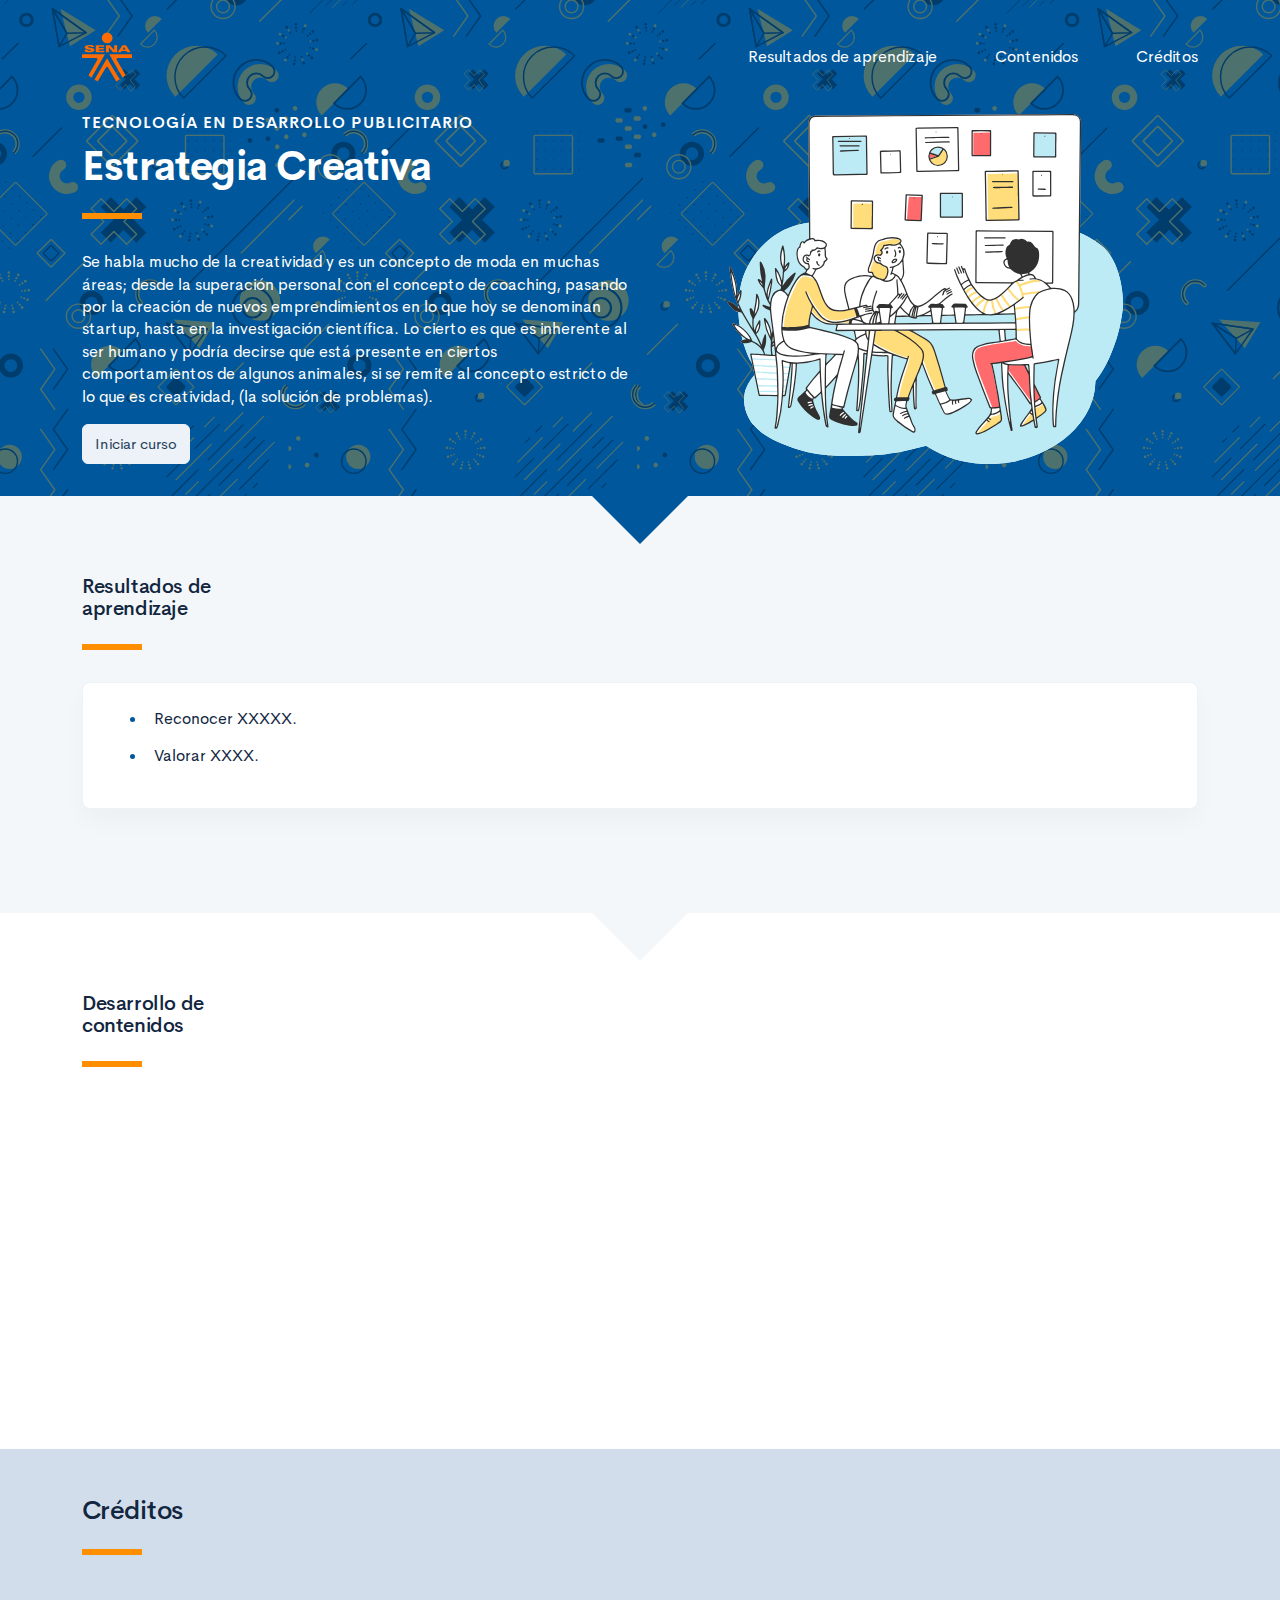
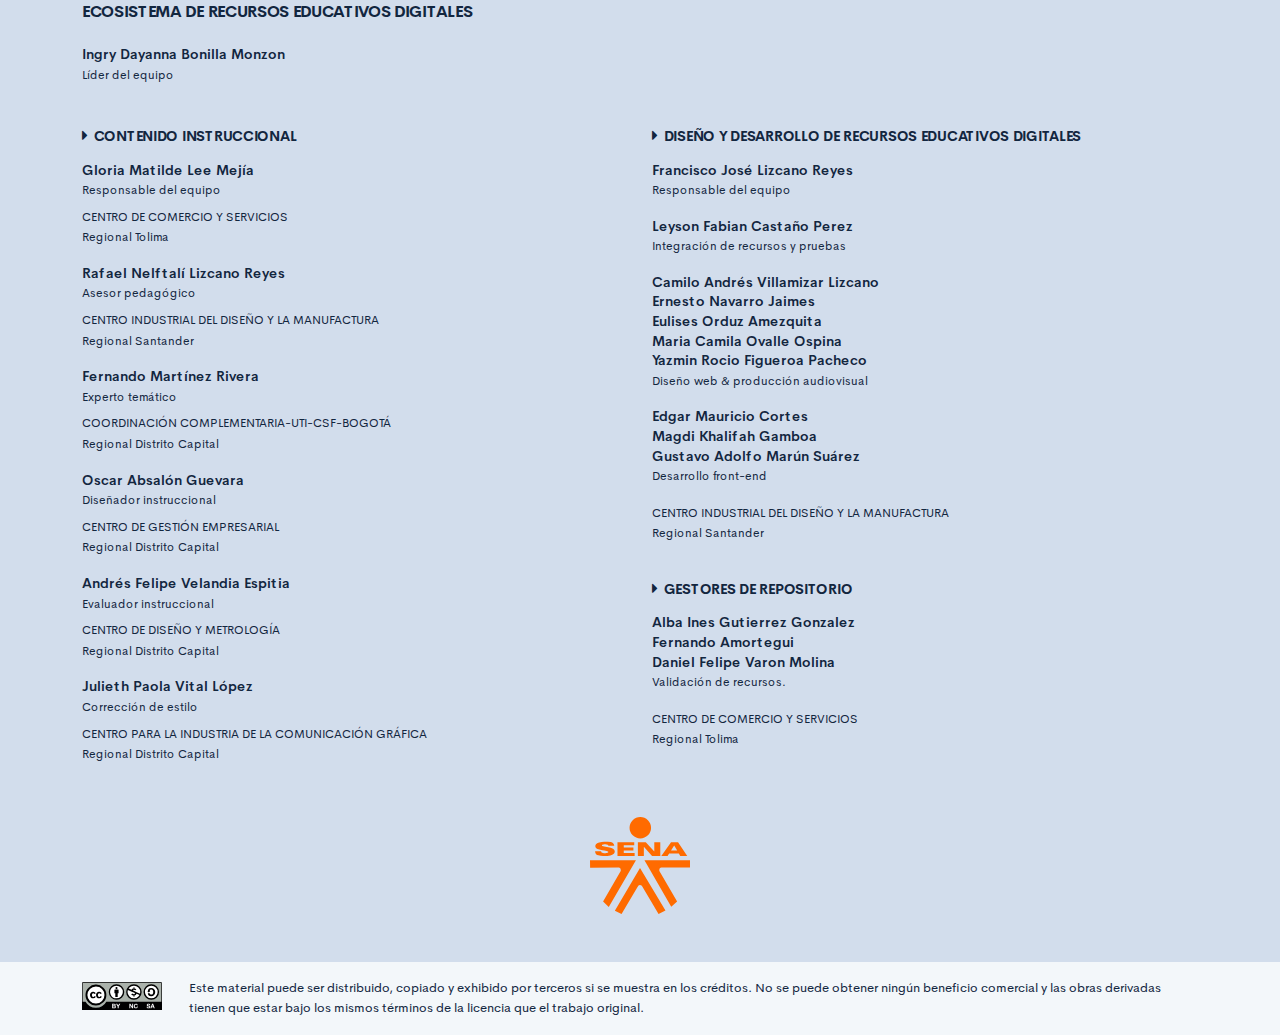
==== public/index.html @ 001a0c5a "Tema 1 Finalizado" ====
<!DOCTYPE html>
<html lang="es">
    <head>
        <meta charset="UTF-8">
        <meta name="viewport" content="width=device-width, user-scalable=no, initial-scale=1.0, maximum-scale=1.0, minimum-scale=1.0">
        <title>TECNOLOGIA EN DESARROLLO PUBLICITARIO</title>
        <meta meta name="description" content="Equipo de Ecosistema de recursos educativos SENA encargado del desarrollo y rediseño de cursos virtuales de aprendizaje para el SENA.">
        <link rel="icon" type="image/svg+xml" href="assets/images/logos/senaLogo.svg">
        <link rel="stylesheet" href="assets/fonts/feather/feather.css">
        <link rel="stylesheet" href="assets/fonts/fontawesome/css/font-awesome.css">
        <link href="assets/css/fancybox.css" rel="stylesheet">
        <link href="assets/css/animate.css" rel="stylesheet">
        <link rel="stylesheet" href="assets/css/main.css">
    </head>
    <body class="theme-dark page-header-textura" id="page-home">
        <header class="curso-presentacion page-header" id="CursoPresentacion">
            <div class="page-textura">
                <div class="container">
                    <div class="curso-topbar justify-content-center justify-content-md-between"><a class="curso-topbar__logo"><svg xmlns="http://www.w3.org/2000/svg" width="168.273" height="164.177" viewBox="0 0 168.273 164.177">
                                <path id="SENA_LOGO" data-name="SENA LOGO" d="M85.349,1a18.09,18.09,0,1,0,18.09,18.09h0A18.1,18.1,0,0,0,85.349,1ZM25.617,42.983a33.722,33.722,0,0,0-9.386,1.024,11.156,11.156,0,0,0-5.12,2.56A5.346,5.346,0,0,0,10.086,52.2c.683,1.707,2.56,2.9,4.608,3.584,4.437,1.536,9.386,1.877,13.994,2.731a5.1,5.1,0,0,1,2.389,1.024,1.369,1.369,0,0,1-.683,2.048,9.146,9.146,0,0,1-5.291.683A8.354,8.354,0,0,1,20.5,61.244a1.962,1.962,0,0,1-.853-2.389H9.233A7.663,7.663,0,0,0,10.6,63.463a7.59,7.59,0,0,0,4.267,2.389A28.541,28.541,0,0,0,23.4,66.876,52.426,52.426,0,0,0,35,66.023a11.043,11.043,0,0,0,5.8-2.9,5.358,5.358,0,0,0-1.365-8.533,21.267,21.267,0,0,0-5.8-2.048c-3.072-.683-5.973-1.024-9.045-1.536a9.114,9.114,0,0,1-3.072-.853,1.226,1.226,0,0,1,0-2.219,9.369,9.369,0,0,1,4.437-.683,10.554,10.554,0,0,1,4.608.853A1.877,1.877,0,0,1,31.59,49.81h9.9a5.669,5.669,0,0,0-1.195-3.584A8.875,8.875,0,0,0,35.515,43.5c-3.584-.341-6.827-.512-9.9-.512Zm21.333.683V67.217H75.792V62.1H57.531V57.489H73.744V52.54H57.531V48.786H75.109v-5.12Zm47.615,0H81.253V67.217H91.322V51.346l13.824,15.872h13.824V43.666H108.9v15.7Zm42.495,0L120.676,67.217h10.581l2.56-4.267H150.2l2.389,4.267h11.776l-15.53-23.551ZM142.35,49.3l5.12,8.533h-10.41ZM.7,74.044l.171,12.8L49,86.673c2.389.512,3.925,2.048,3.413,5.8l-29.7,51.711,9.557,9.045L78.01,74.044Zm91.646,0L137.4,152.89l9.9-8.874L117.433,92.3c-.512-3.584.853-5.291,3.413-5.8l48.127.171V74.044ZM84.837,87.185,42.512,159.546l11.264,5.461,28.159-47.615a4.283,4.283,0,0,1,2.9-1.195,4.681,4.681,0,0,1,3.072,1.195l28.159,47.786,11.605-5.973Z" transform="translate(-0.7 -1)" fill="#FF6B00" />
                            </svg>
                        </a><a class="curso-topbar__menubar collapsed btn-menu-responsive d-none" data-toggle="collapse" href="#curso-topbar__nav" aria-expanded="false"><span></span><span></span><span></span></a>
                        <nav class="curso-topbar__nav collapse show d-none d-md-block" id="curso-topbar__nav">
                            <ul class="curso-topbar__list">
                                <li class="curso-topbar__item"><a class="curso-topbar__link" href="#ResultadosAprendizaje"><span class="text-white">Resultados de aprendizaje</span></a></li>
                                <li class="curso-topbar__item"><a class="curso-topbar__link" href="#IndiceTematico"><span class="text-white">Contenidos</span></a></li>
                                <li class="curso-topbar__item"><a class="curso-topbar__link" href="#Creditos"><span class="text-white">Créditos</span></a></li>
                            </ul>
                        </nav>
                    </div>
                    <!--include includes/page-home_header.pug                -->
                    <div class="curso-portada">
                        <div class="row align-items-center">
                            <div class="col-12 col-lg-6">
                                <h3 class="curso-subtitulo" id="curso-titulo-componente">Tecnología en Desarrollo Publicitario</h3>
                                <h1 class="curso-titulo" id="curso-titulo-tema">Estrategia Creativa</h1>
                                <div class="brand-line-primary"></div>
                                <p class="curso-descripcion">Se habla mucho de la creatividad y es un concepto de moda en muchas áreas; desde la superación personal con el concepto de coaching, pasando por la creación de nuevos emprendimientos en lo que hoy se denominan startup, hasta en la investigación científica. Lo cierto es que es inherente al ser humano y podría decirse que está presente en ciertos comportamientos de algunos animales, si se remite al concepto estricto de lo que es creatividad, (la solución de problemas).</p><a class="curso-btn-iniciar btn btn-light" href="main.html"><span>Iniciar curso</span></a>
                            </div>
                            <div class="col-12 col-lg-6 text-center">
                                <div class="d-none d-lg-block"><img class="curso-imagen" src="assets/images/header/header_media.svg" /></div>
                            </div>
                        </div>
                    </div>
                </div>
            </div>
        </header>
        <section class="curso-resultados section bg-base-light" id="ResultadosAprendizaje">
            <div class="container">
                <h2> Resultados de <br>aprendizaje</h2>
                <div class="brand-line-primary"></div>
                <div class="card resultado-item">
                    <div class="card-body">
                        <ul class="bg-color-dark">
                            <li> <span>Reconocer XXXXX.</span></li>
                            <li><span>Valorar XXXX.</span></li>
                        </ul>
                    </div>
                </div>
            </div>
        </section>
        <section class="curso-indice-tematico section" id="IndiceTematico">
            <div class="container">
                <h2>Desarrollo de <br>contenidos</h2>
                <div class="brand-line-primary"></div>
                <div class="row justify-content-center">
                    <div class="col-12 col-sm-10">
                        <div class="card wow flipInX" data-wow-delay=".4s">
                            <div class="card-body">
                                <ul class="list-group list-group-flush list my-n3 nav-temas">
                                    <li class="list-group-item nav-tema-item">
                                        <div class="row align-items-center">
                                            <div class="col-auto">
                                                <div class="avatar avatar-sm"><span class="nav-tema-item__icon avatar-title font-size-lg bg-secondary-soft rounded-circle text-primary font-weight-bold"> <i class="fa fa-play"></i></span></div>
                                            </div>
                                            <div class="col ml-n2"><span class="nav-tema-item__titulo"> <a href="main.html#page/introduccion/">Introducción</a></span></div>
                                            <div class="col-auto"> <a class="btn btn-light nav-tema-item__btn" href="main.html#page/introduccion/">Ver más</a></div>
                                        </div>
                                    </li>
                                    <li class="list-group-item nav-tema-item">
                                        <div class="row align-items-center">
                                            <div class="col-auto">
                                                <div class="avatar avatar-sm"><span class="nav-tema-item__icon avatar-title font-size-lg bg-secondary-soft rounded-circle text-primary font-weight-bold">1</span></div>
                                            </div>
                                            <div class="col ml-n2"><span class="nav-tema-item__titulo"> <a href="main.html#page/componentes-bs/">Componentes</a></span></div>
                                            <div class="col-auto"> <a class="btn btn-light nav-tema-item__btn" href="main.html#page/componentes-bs/">Ver más</a></div>
                                        </div>
                                    </li>
                                    <li class="list-group-item nav-tema-item">
                                        <div class="row align-items-center">
                                            <div class="col-auto">
                                                <div class="avatar avatar-sm"><span class="nav-tema-item__icon avatar-title font-size-lg bg-secondary-soft rounded-circle text-primary font-weight-bold"> <i class="fa fa-question"></i></span></div>
                                            </div>
                                            <div class="col ml-n2"><span class="nav-tema-item__titulo"> <a href="main.html#page/actividad-1/">Actividad didáctica</a></span></div>
                                            <div class="col-auto"> <a class="btn btn-light nav-tema-item__btn" href="main.html#page/actividad-1/">Ver más</a></div>
                                        </div>
                                    </li>
                                </ul>
                            </div>
                        </div>
                    </div>
                </div>
            </div>
        </section>
        <footer class="footer" id="Creditos">
            <div class="container">
                <h1>Créditos </h1>
                <div class="brand-line-primary"></div>
                <div class="row">
                    <div class="col-12 col-md-5">
                        <h3 class="footer-subtitulo mb-4">ECOSISTEMA DE RECURSOS EDUCATIVOS DIGITALES </h3>
                        <p class="footer-texto mb-2"><strong>Ingry Dayanna Bonilla Monzon </strong><br /> <span class="text-small">Líder del equipo</span></p>
                    </div>
                </div>
                <div class="row mt-5">
                    <div class="col-12 col-md-6">
                        <h4 class="footer-subtitulo-2 mt-0">
                            <div class="fa fa-caret-right mr-2"></div>Contenido Instruccional
                        </h4>
                        <p class="footer-texto mb-2"><strong>Gloria Matilde Lee Mejía </strong><br /> <span class="text-small">Responsable del equipo</span></p>
                        <p class="footer-texto"><span class="text-small text-uppercase">Centro de Comercio y Servicios</span><br /><span class="text-small">Regional Tolima</span></p>
                        <p class="footer-texto mb-2"><strong>Rafael Nelftalí Lizcano Reyes</strong><br /> <span class="text-small">Asesor pedagógico<br /></span></p>
                        <p class="footer-texto"><span class="text-small text-uppercase">CENTRO INDUSTRIAL DEL DISEÑO Y LA MANUFACTURA </span><br /><span class="text-small">Regional Santander </span></p>
                        <p class="footer-texto mb-2"><strong>Fernando Martínez Rivera</strong><br /><span class="text-small">Experto temático<br /></span></p>
                        <p class="footer-texto"><span class="text-small text-uppercase">Coordinación Complementaria-UTI-CSF-Bogotá</span><br /><span class="text-small">Regional Distrito Capital</span></p>
                        <p class="footer-texto mb-2"><strong>Oscar Absalón Guevara</strong><br /> <span class="text-small">Diseñador instruccional<br /></span></p>
                        <p class="footer-texto"><span class="text-small text-uppercase">Centro de Gestión Empresarial</span><br /><span class="text-small">Regional Distrito Capital</span></p>
                        <p class="footer-texto mb-2"><strong>Andrés Felipe Velandia Espitia</strong><br /> <span class="text-small">Evaluador instruccional<br /></span></p>
                        <p class="footer-texto"><span class="text-small text-uppercase">Centro de Diseño y Metrología</span><br /><span class="text-small">Regional Distrito Capital</span></p>
                        <p class="footer-texto mb-2"><strong>Julieth Paola Vital López</strong><br /> <span class="text-small">Corrección de estilo<br /></span></p>
                        <p class="footer-texto"><span class="text-small text-uppercase">Centro para la Industria de la Comunicación Gráfica</span><br /><span class="text-small">Regional Distrito Capital </span></p>
                    </div>
                    <div class="col-12 col-md-6">
                        <h4 class="footer-subtitulo-2 mt-0">
                            <div class="fa fa-caret-right mr-2"></div>Diseño y desarrollo de recursos educativos digitales
                        </h4>
                        <p class="footer-texto"><strong>Francisco José Lizcano Reyes </strong><br /> <span class="text-small">Responsable del equipo<br /></span></p>
                        <p class="footer-texto"><strong>Leyson Fabian Castaño Perez</strong><br /> <span class="text-small">Integración de recursos y pruebas<br /></span></p>
                        <p class="footer-texto"> <strong>Camilo Andrés Villamizar Lizcano</strong><br />
                            <strong>Ernesto Navarro Jaimes</strong><br />
                            <strong>Eulises Orduz Amezquita</strong><br />
                            <strong>Maria Camila Ovalle Ospina </strong><br />
                            <strong>Yazmin Rocio Figueroa Pacheco</strong><br /><span class="text-small">Diseño web & producción audiovisual<br /></span></p>
                        <p class="footer-texto"><strong>Edgar Mauricio Cortes</strong><br />
                            <strong>Magdi Khalifah Gamboa</strong><br />
                            <strong>Gustavo Adolfo Marún Suárez</strong><br /> <span class="text-small">Desarrollo front-end<br /></span></p>
                        <p class="footer-texto"><span class="text-small text-uppercase">CENTRO INDUSTRIAL DEL DISEÑO Y LA MANUFACTURA </span><br /><span class="text-small">Regional Santander</span></p>
                        <h4 class="footer-subtitulo-2 mt-5">
                            <div class="fa fa-caret-right mr-2"></div>Gestores de repositorio
                        </h4>
                        <p class="footer-texto"><strong>Alba Ines Gutierrez Gonzalez </strong><br />
                            <strong>Fernando Amortegui </strong><br />
                            <strong>Daniel Felipe Varon Molina </strong><br /> <span class="text-small">Validación de recursos.<br /></span></p>
                        <p class="footer-texto"><span class="text-small text-uppercase">Centro de comercio y servicios </span><br /><span class="text-small">Regional Tolima</span></p>
                    </div>
                </div>
                <div class="row justify-content-center align-items-center mt-5"><img src="assets/images/logos/senaLogo.svg" style="max-width:100px" /></div>
            </div>
        </footer>
        <section id="cc">
            <div class="container">
                <div class="d-flex flex-column flex-sm-row"><span class="pr-3"><i class="icon cc"></i></span><span>Este material puede ser distribuido, copiado y exhibido por terceros si se muestra en los créditos. No se puede obtener ningún beneficio comercial y las obras derivadas tienen que estar bajo los mismos términos de la licencia que el trabajo original.</span></div>
            </div>
        </section>
        <script src="assets/js/vendor.js"></script>
        <script src="assets/js/global.js"> </script>
        <script src="assets/js/pages.js"></script>
    </body>
</html>
---- public/assets/fonts/feather/feather.css ----
@font-face {
  font-family: 'Feather';
  src:
    url('fonts/Feather.ttf?sdxovp') format('truetype'),
    url('fonts/Feather.woff?sdxovp') format('woff'),
    url('fonts/Feather.svg?sdxovp#Feather') format('svg');
  font-weight: normal;
  font-style: normal;
}

.fe {
  /* use !important to prevent issues with browser extensions that change fonts */
  font-family: 'Feather' !important;
  speak: none;
  font-style: normal;
  font-weight: normal;
  font-variant: normal;
  text-transform: none;
  line-height: 1;

  /* Better Font Rendering =========== */
  -webkit-font-smoothing: antialiased;
  -moz-osx-font-smoothing: grayscale;
}

.fe-activity:before {
  content: "\e900";
}
.fe-airplay:before {
  content: "\e901";
}
.fe-alert-circle:before {
  content: "\e902";
}
.fe-alert-octagon:before {
  content: "\e903";
}
.fe-alert-triangle:before {
  content: "\e904";
}
.fe-align-center:before {
  content: "\e905";
}
.fe-align-justify:before {
  content: "\e906";
}
.fe-align-left:before {
  content: "\e907";
}
.fe-align-right:before {
  content: "\e908";
}
.fe-anchor:before {
  content: "\e909";
}
.fe-aperture:before {
  content: "\e90a";
}
.fe-archive:before {
  content: "\e90b";
}
.fe-arrow-down:before {
  content: "\e90c";
}
.fe-arrow-down-circle:before {
  content: "\e90d";
}
.fe-arrow-down-left:before {
  content: "\e90e";
}
.fe-arrow-down-right:before {
  content: "\e90f";
}
.fe-arrow-left:before {
  content: "\e910";
}
.fe-arrow-left-circle:before {
  content: "\e911";
}
.fe-arrow-right:before {
  content: "\e912";
}
.fe-arrow-right-circle:before {
  content: "\e913";
}
.fe-arrow-up:before {
  content: "\e914";
}
.fe-arrow-up-circle:before {
  content: "\e915";
}
.fe-arrow-up-left:before {
  content: "\e916";
}
.fe-arrow-up-right:before {
  content: "\e917";
}
.fe-at-sign:before {
  content: "\e918";
}
.fe-award:before {
  content: "\e919";
}
.fe-bar-chart:before {
  content: "\e91a";
}
.fe-bar-chart-2:before {
  content: "\e91b";
}
.fe-battery:before {
  content: "\e91c";
}
.fe-battery-charging:before {
  content: "\e91d";
}
.fe-bell:before {
  content: "\e91e";
}
.fe-bell-off:before {
  content: "\e91f";
}
.fe-bluetooth:before {
  content: "\e920";
}
.fe-bold:before {
  content: "\e921";
}
.fe-book:before {
  content: "\e922";
}
.fe-book-open:before {
  content: "\e923";
}
.fe-bookmark:before {
  content: "\e924";
}
.fe-box:before {
  content: "\e925";
}
.fe-briefcase:before {
  content: "\e926";
}
.fe-calendar:before {
  content: "\e927";
}
.fe-camera:before {
  content: "\e928";
}
.fe-camera-off:before {
  content: "\e929";
}
.fe-cast:before {
  content: "\e92a";
}
.fe-check:before {
  content: "\e92b";
}
.fe-check-circle:before {
  content: "\e92c";
}
.fe-check-square:before {
  content: "\e92d";
}
.fe-chevron-down:before {
  content: "\e92e";
}
.fe-chevron-left:before {
  content: "\e92f";
}
.fe-chevron-right:before {
  content: "\e930";
}
.fe-chevron-up:before {
  content: "\e931";
}
.fe-chevrons-down:before {
  content: "\e932";
}
.fe-chevrons-left:before {
  content: "\e933";
}
.fe-chevrons-right:before {
  content: "\e934";
}
.fe-chevrons-up:before {
  content: "\e935";
}
.fe-chrome:before {
  content: "\e936";
}
.fe-circle:before {
  content: "\e937";
}
.fe-clipboard:before {
  content: "\e938";
}
.fe-clock:before {
  content: "\e939";
}
.fe-cloud:before {
  content: "\e93a";
}
.fe-cloud-drizzle:before {
  content: "\e93b";
}
.fe-cloud-lightning:before {
  content: "\e93c";
}
.fe-cloud-off:before {
  content: "\e93d";
}
.fe-cloud-rain:before {
  content: "\e93e";
}
.fe-cloud-snow:before {
  content: "\e93f";
}
.fe-code:before {
  content: "\e940";
}
.fe-codepen:before {
  content: "\e941";
}
.fe-command:before {
  content: "\e942";
}
.fe-compass:before {
  content: "\e943";
}
.fe-copy:before {
  content: "\e944";
}
.fe-corner-down-left:before {
  content: "\e945";
}
.fe-corner-down-right:before {
  content: "\e946";
}
.fe-corner-left-down:before {
  content: "\e947";
}
.fe-corner-left-up:before {
  content: "\e948";
}
.fe-corner-right-down:before {
  content: "\e949";
}
.fe-corner-right-up:before {
  content: "\e94a";
}
.fe-corner-up-left:before {
  content: "\e94b";
}
.fe-corner-up-right:before {
  content: "\e94c";
}
.fe-cpu:before {
  content: "\e94d";
}
.fe-credit-card:before {
  content: "\e94e";
}
.fe-crop:before {
  content: "\e94f";
}
.fe-crosshair:before {
  content: "\e950";
}
.fe-database:before {
  content: "\e951";
}
.fe-delete:before {
  content: "\e952";
}
.fe-disc:before {
  content: "\e953";
}
.fe-dollar-sign:before {
  content: "\e954";
}
.fe-download:before {
  content: "\e955";
}
.fe-download-cloud:before {
  content: "\e956";
}
.fe-droplet:before {
  content: "\e957";
}
.fe-edit:before {
  content: "\e958";
}
.fe-edit-2:before {
  content: "\e959";
}
.fe-edit-3:before {
  content: "\e95a";
}
.fe-external-link:before {
  content: "\e95b";
}
.fe-eye:before {
  content: "\e95c";
}
.fe-eye-off:before {
  content: "\e95d";
}
.fe-facebook:before {
  content: "\e95e";
}
.fe-fast-forward:before {
  content: "\e95f";
}
.fe-feather:before {
  content: "\e960";
}
.fe-file:before {
  content: "\e961";
}
.fe-file-minus:before {
  content: "\e962";
}
.fe-file-plus:before {
  content: "\e963";
}
.fe-file-text:before {
  content: "\e964";
}
.fe-film:before {
  content: "\e965";
}
.fe-filter:before {
  content: "\e966";
}
.fe-flag:before {
  content: "\e967";
}
.fe-folder:before {
  content: "\e968";
}
.fe-folder-minus:before {
  content: "\e969";
}
.fe-folder-plus:before {
  content: "\e96a";
}
.fe-gift:before {
  content: "\e96b";
}
.fe-git-branch:before {
  content: "\e96c";
}
.fe-git-commit:before {
  content: "\e96d";
}
.fe-git-merge:before {
  content: "\e96e";
}
.fe-git-pull-request:before {
  content: "\e96f";
}
.fe-github:before {
  content: "\e970";
}
.fe-gitlab:before {
  content: "\e971";
}
.fe-globe:before {
  content: "\e972";
}
.fe-grid:before {
  content: "\e973";
}
.fe-hard-drive:before {
  content: "\e974";
}
.fe-hash:before {
  content: "\e975";
}
.fe-headphones:before {
  content: "\e976";
}
.fe-heart:before {
  content: "\e977";
}
.fe-help-circle:before {
  content: "\e978";
}
.fe-home:before {
  content: "\e979";
}
.fe-image:before {
  content: "\e97a";
}
.fe-inbox:before {
  content: "\e97b";
}
.fe-info:before {
  content: "\e97c";
}
.fe-instagram:before {
  content: "\e97d";
}
.fe-italic:before {
  content: "\e97e";
}
.fe-layers:before {
  content: "\e97f";
}
.fe-layout:before {
  content: "\e980";
}
.fe-life-buoy:before {
  content: "\e981";
}
.fe-link:before {
  content: "\e982";
}
.fe-link-2:before {
  content: "\e983";
}
.fe-linkedin:before {
  content: "\e984";
}
.fe-list:before {
  content: "\e985";
}
.fe-loader:before {
  content: "\e986";
}
.fe-lock:before {
  content: "\e987";
}
.fe-log-in:before {
  content: "\e988";
}
.fe-log-out:before {
  content: "\e989";
}
.fe-mail:before {
  content: "\e98a";
}
.fe-map:before {
  content: "\e98b";
}
.fe-map-pin:before {
  content: "\e98c";
}
.fe-maximize:before {
  content: "\e98d";
}
.fe-maximize-2:before {
  content: "\e98e";
}
.fe-menu:before {
  content: "\e98f";
}
.fe-message-circle:before {
  content: "\e990";
}
.fe-message-square:before {
  content: "\e991";
}
.fe-mic:before {
  content: "\e992";
}
.fe-mic-off:before {
  content: "\e993";
}
.fe-minimize:before {
  content: "\e994";
}
.fe-minimize-2:before {
  content: "\e995";
}
.fe-minus:before {
  content: "\e996";
}
.fe-minus-circle:before {
  content: "\e997";
}
.fe-minus-square:before {
  content: "\e998";
}
.fe-monitor:before {
  content: "\e999";
}
.fe-moon:before {
  content: "\e99a";
}
.fe-more-horizontal:before {
  content: "\e99b";
}
.fe-more-vertical:before {
  content: "\e99c";
}
.fe-move:before {
  content: "\e99d";
}
.fe-music:before {
  content: "\e99e";
}
.fe-navigation:before {
  content: "\e99f";
}
.fe-navigation-2:before {
  content: "\e9a0";
}
.fe-octagon:before {
  content: "\e9a1";
}
.fe-package:before {
  content: "\e9a2";
}
.fe-paperclip:before {
  content: "\e9a3";
}
.fe-pause:before {
  content: "\e9a4";
}
.fe-pause-circle:before {
  content: "\e9a5";
}
.fe-percent:before {
  content: "\e9a6";
}
.fe-phone:before {
  content: "\e9a7";
}
.fe-phone-call:before {
  content: "\e9a8";
}
.fe-phone-forwarded:before {
  content: "\e9a9";
}
.fe-phone-incoming:before {
  content: "\e9aa";
}
.fe-phone-missed:before {
  content: "\e9ab";
}
.fe-phone-off:before {
  content: "\e9ac";
}
.fe-phone-outgoing:before {
  content: "\e9ad";
}
.fe-pie-chart:before {
  content: "\e9ae";
}
.fe-play:before {
  content: "\e9af";
}
.fe-play-circle:before {
  content: "\e9b0";
}
.fe-plus:before {
  content: "\e9b1";
}
.fe-plus-circle:before {
  content: "\e9b2";
}
.fe-plus-square:before {
  content: "\e9b3";
}
.fe-pocket:before {
  content: "\e9b4";
}
.fe-power:before {
  content: "\e9b5";
}
.fe-printer:before {
  content: "\e9b6";
}
.fe-radio:before {
  content: "\e9b7";
}
.fe-refresh-ccw:before {
  content: "\e9b8";
}
.fe-refresh-cw:before {
  content: "\e9b9";
}
.fe-repeat:before {
  content: "\e9ba";
}
.fe-rewind:before {
  content: "\e9bb";
}
.fe-rotate-ccw:before {
  content: "\e9bc";
}
.fe-rotate-cw:before {
  content: "\e9bd";
}
.fe-rss:before {
  content: "\e9be";
}
.fe-save:before {
  content: "\e9bf";
}
.fe-scissors:before {
  content: "\e9c0";
}
.fe-search:before {
  content: "\e9c1";
}
.fe-send:before {
  content: "\e9c2";
}
.fe-server:before {
  content: "\e9c3";
}
.fe-settings:before {
  content: "\e9c4";
}
.fe-share:before {
  content: "\e9c5";
}
.fe-share-2:before {
  content: "\e9c6";
}
.fe-shield:before {
  content: "\e9c7";
}
.fe-shield-off:before {
  content: "\e9c8";
}
.fe-shopping-bag:before {
  content: "\e9c9";
}
.fe-shopping-cart:before {
  content: "\e9ca";
}
.fe-shuffle:before {
  content: "\e9cb";
}
.fe-sidebar:before {
  content: "\e9cc";
}
.fe-skip-back:before {
  content: "\e9cd";
}
.fe-skip-forward:before {
  content: "\e9ce";
}
.fe-slack:before {
  content: "\e9cf";
}
.fe-slash:before {
  content: "\e9d0";
}
.fe-sliders:before {
  content: "\e9d1";
}
.fe-smartphone:before {
  content: "\e9d2";
}
.fe-speaker:before {
  content: "\e9d3";
}
.fe-square:before {
  content: "\e9d4";
}
.fe-star:before {
  content: "\e9d5";
}
.fe-stop-circle:before {
  content: "\e9d6";
}
.fe-sun:before {
  content: "\e9d7";
}
.fe-sunrise:before {
  content: "\e9d8";
}
.fe-sunset:before {
  content: "\e9d9";
}
.fe-tablet:before {
  content: "\e9da";
}
.fe-tag:before {
  content: "\e9db";
}
.fe-target:before {
  content: "\e9dc";
}
.fe-terminal:before {
  content: "\e9dd";
}
.fe-thermometer:before {
  content: "\e9de";
}
.fe-thumbs-down:before {
  content: "\e9df";
}
.fe-thumbs-up:before {
  content: "\e9e0";
}
.fe-toggle-left:before {
  content: "\e9e1";
}
.fe-toggle-right:before {
  content: "\e9e2";
}
.fe-trash:before {
  content: "\e9e3";
}
.fe-trash-2:before {
  content: "\e9e4";
}
.fe-trending-down:before {
  content: "\e9e5";
}
.fe-trending-up:before {
  content: "\e9e6";
}
.fe-triangle:before {
  content: "\e9e7";
}
.fe-truck:before {
  content: "\e9e8";
}
.fe-tv:before {
  content: "\e9e9";
}
.fe-twitter:before {
  content: "\e9ea";
}
.fe-type:before {
  content: "\e9eb";
}
.fe-umbrella:before {
  content: "\e9ec";
}
.fe-underline:before {
  content: "\e9ed";
}
.fe-unlock:before {
  content: "\e9ee";
}
.fe-upload:before {
  content: "\e9ef";
}
.fe-upload-cloud:before {
  content: "\e9f0";
}
.fe-user:before {
  content: "\e9f1";
}
.fe-user-check:before {
  content: "\e9f2";
}
.fe-user-minus:before {
  content: "\e9f3";
}
.fe-user-plus:before {
  content: "\e9f4";
}
.fe-user-x:before {
  content: "\e9f5";
}
.fe-users:before {
  content: "\e9f6";
}
.fe-video:before {
  content: "\e9f7";
}
.fe-video-off:before {
  content: "\e9f8";
}
.fe-voicemail:before {
  content: "\e9f9";
}
.fe-volume:before {
  content: "\e9fa";
}
.fe-volume-1:before {
  content: "\e9fb";
}
.fe-volume-2:before {
  content: "\e9fc";
}
.fe-volume-x:before {
  content: "\e9fd";
}
.fe-watch:before {
  content: "\e9fe";
}
.fe-wifi:before {
  content: "\e9ff";
}
.fe-wifi-off:before {
  content: "\ea00";
}
.fe-wind:before {
  content: "\ea01";
}
.fe-x:before {
  content: "\ea02";
}
.fe-x-circle:before {
  content: "\ea03";
}
.fe-x-square:before {
  content: "\ea04";
}
.fe-youtube:before {
  content: "\ea05";
}
.fe-zap:before {
  content: "\ea06";
}
.fe-zap-off:before {
  content: "\ea07";
}
.fe-zoom-in:before {
  content: "\ea08";
}
.fe-zoom-out:before {
  content: "\ea09";
}
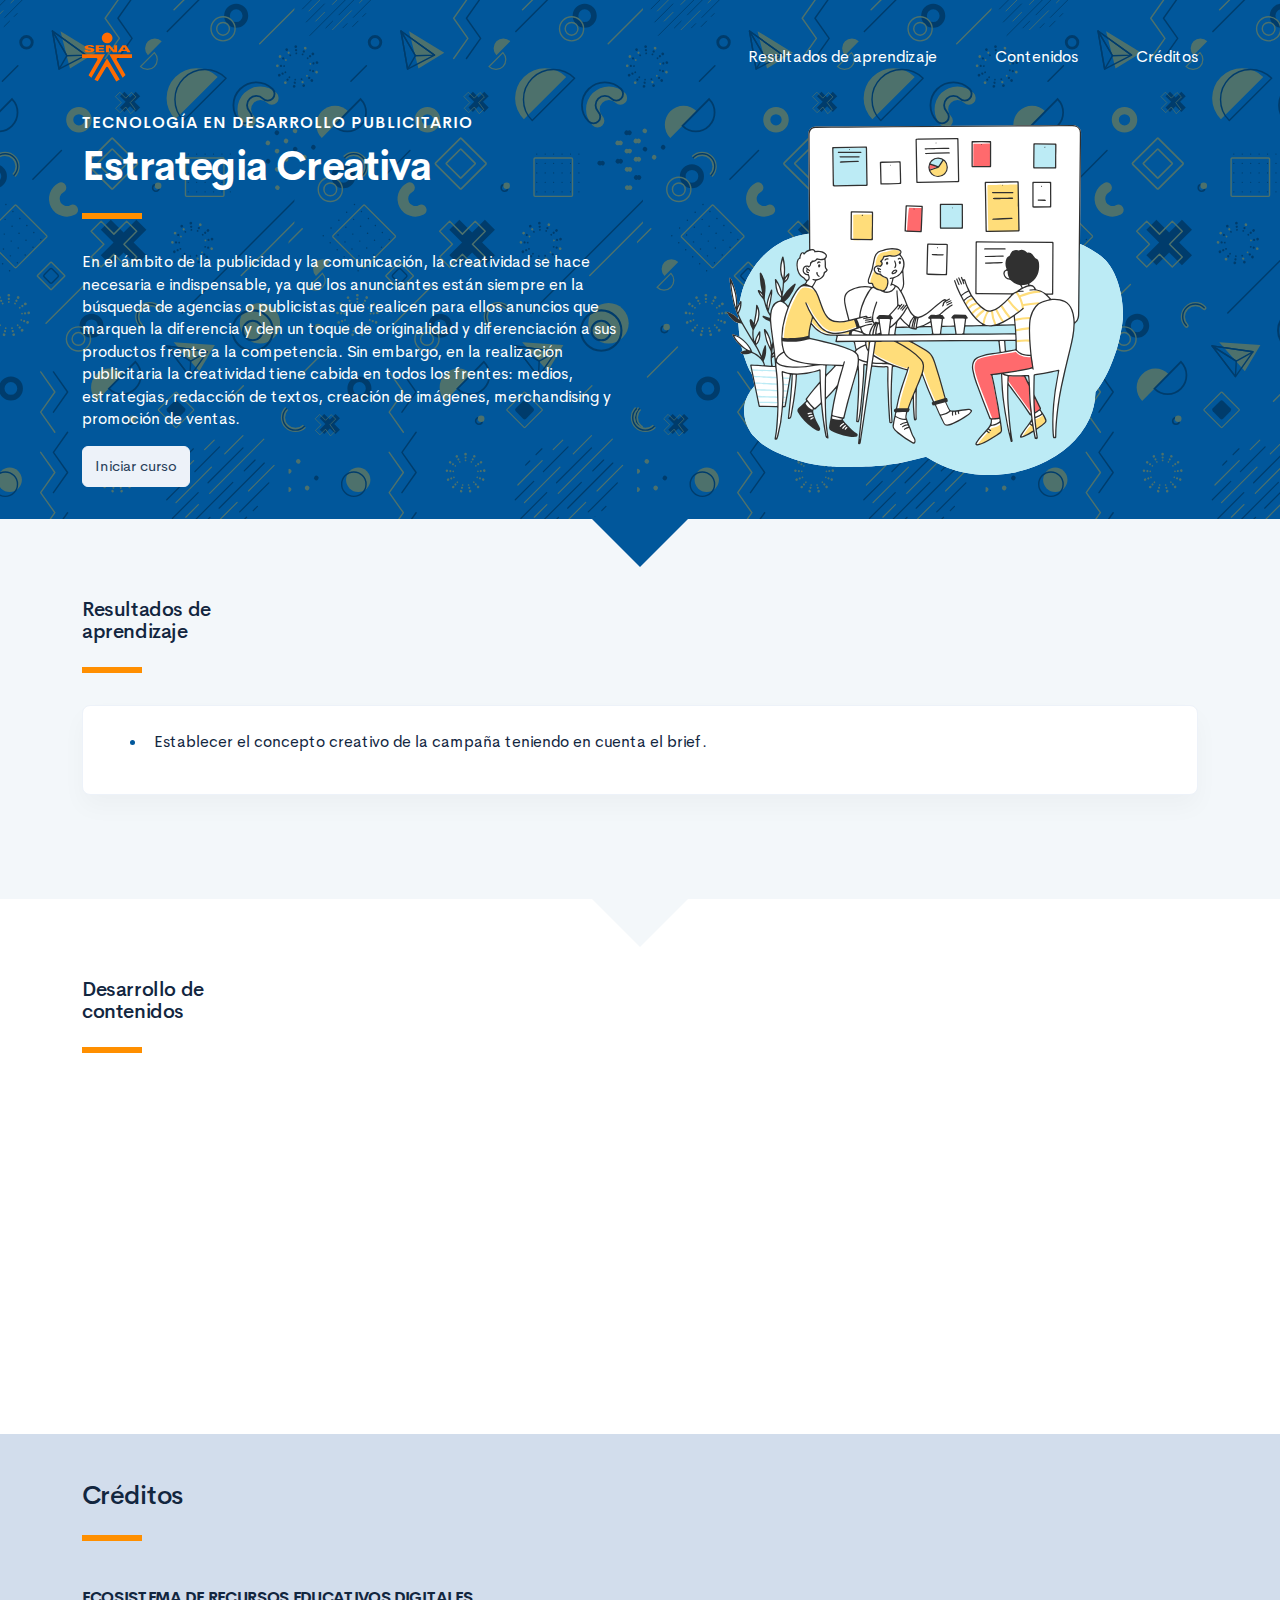
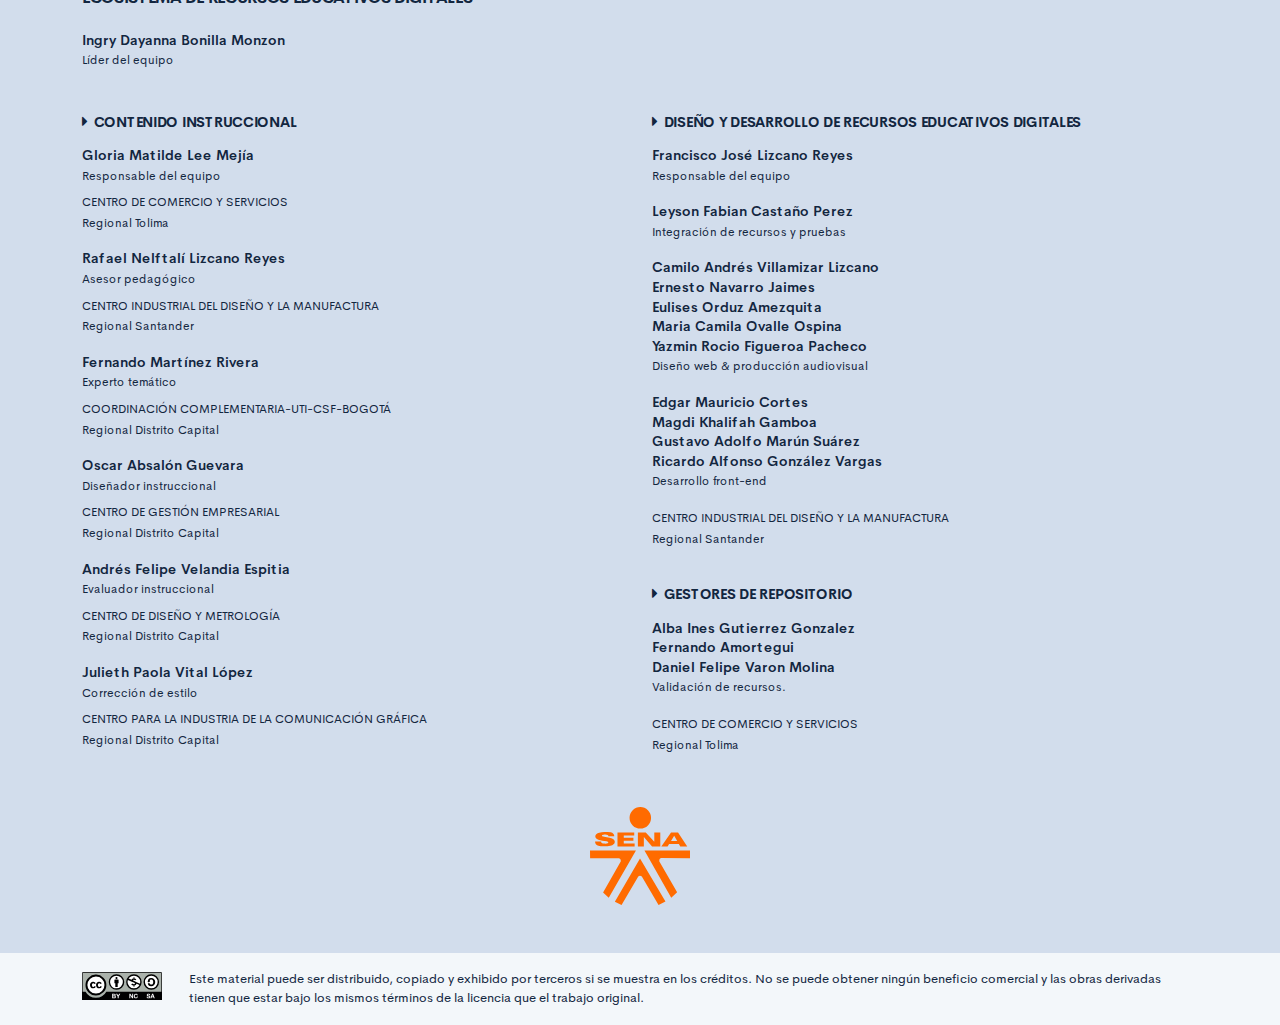
==== commit 3b438693: "primeras correciones" ====
--- a/public/index.html
+++ b/public/index.html
@@ -35,7 +35,7 @@
                                 <h3 class="curso-subtitulo" id="curso-titulo-componente">Tecnología en Desarrollo Publicitario</h3>
                                 <h1 class="curso-titulo" id="curso-titulo-tema">Estrategia Creativa</h1>
                                 <div class="brand-line-primary"></div>
-                                <p class="curso-descripcion">Se habla mucho de la creatividad y es un concepto de moda en muchas áreas; desde la superación personal con el concepto de coaching, pasando por la creación de nuevos emprendimientos en lo que hoy se denominan startup, hasta en la investigación científica. Lo cierto es que es inherente al ser humano y podría decirse que está presente en ciertos comportamientos de algunos animales, si se remite al concepto estricto de lo que es creatividad, (la solución de problemas).</p><a class="curso-btn-iniciar btn btn-light" href="main.html"><span>Iniciar curso</span></a>
+                                <p class="curso-descripcion">En el ámbito de la publicidad y la comunicación, la creatividad se hace necesaria e indispensable, ya que los anunciantes están siempre en la búsqueda de agencias o publicistas que realicen para ellos anuncios que marquen la diferencia y den un toque de originalidad y diferenciación a sus productos frente a la competencia. Sin embargo, en la realización publicitaria la creatividad tiene cabida en todos los frentes: medios, estrategias, redacción de textos, creación de imágenes, merchandising y promoción de ventas.</p><a class="curso-btn-iniciar btn btn-light" href="main.html"><span>Iniciar curso</span></a>
                             </div>
                             <div class="col-12 col-lg-6 text-center">
                                 <div class="d-none d-lg-block"><img class="curso-imagen" src="assets/images/header/header_media.svg" /></div>
@@ -52,8 +52,7 @@
                 <div class="card resultado-item">
                     <div class="card-body">
                         <ul class="bg-color-dark">
-                            <li> <span>Reconocer XXXXX.</span></li>
-                            <li><span>Valorar XXXX.</span></li>
+                            <li> <span>Establecer el concepto creativo de la campaña teniendo en cuenta el brief.</span></li>
                         </ul>
                     </div>
                 </div>
@@ -143,7 +142,8 @@
                             <strong>Yazmin Rocio Figueroa Pacheco</strong><br /><span class="text-small">Diseño web & producción audiovisual<br /></span></p>
                         <p class="footer-texto"><strong>Edgar Mauricio Cortes</strong><br />
                             <strong>Magdi Khalifah Gamboa</strong><br />
-                            <strong>Gustavo Adolfo Marún Suárez</strong><br /> <span class="text-small">Desarrollo front-end<br /></span></p>
+                            <strong>Gustavo Adolfo Marún Suárez</strong><br />
+                            <strong>Ricardo Alfonso González Vargas</strong><br /> <span class="text-small">Desarrollo front-end<br /></span></p>
                         <p class="footer-texto"><span class="text-small text-uppercase">CENTRO INDUSTRIAL DEL DISEÑO Y LA MANUFACTURA </span><br /><span class="text-small">Regional Santander</span></p>
                         <h4 class="footer-subtitulo-2 mt-5">
                             <div class="fa fa-caret-right mr-2"></div>Gestores de repositorio
--- a/public/assets/css/main.css
+++ b/public/assets/css/main.css
@@ -3,6 +3,6 @@
  * Copyright 2011-2019 The Bootstrap Authors
  * Copyright 2011-2019 Twitter, Inc.
  * Licensed under MIT (https://github.com/twbs/bootstrap/blob/master/LICENSE)
- */:root{--blue: #2C7BE5;--indigo: #727cf5;--purple: #6b5eae;--pink: #ff679b;--red: #E63757;--orange: #fd7e14;--yellow: #F6C343;--green: #00D97E;--teal: #02a8b5;--cyan: #39afd1;--white: #fff;--gray: #95AAC9;--gray-dark: #3B506C;--primary: #12263F;--secondary: #6E84A3;--success: #00A99A;--info: #39afd1;--warning: #ff8f00;--danger: #E63757;--light: #EDF2F9;--dark: #000;--white: #fff;--breakpoint-xs: 0;--breakpoint-sm: 576px;--breakpoint-md: 768px;--breakpoint-lg: 992px;--breakpoint-xl: 1200px;--font-family-sans-serif: "Cerebri Sans", sans-serif;--font-family-monospace: "Courier New", monospace}*,*::before,*::after{box-sizing:border-box}html{font-family:sans-serif;line-height:1.15;-webkit-text-size-adjust:100%;-webkit-tap-highlight-color:rgba(0,0,0,0)}article,aside,figcaption,figure,footer,header,hgroup,main,nav,section{display:block}body{margin:0;font-family:"Cerebri Sans",sans-serif;font-size:.9375rem;font-weight:400;line-height:1.5;color:#12263F;text-align:left;background-color:#F3F7FA}[tabindex="-1"]:focus:not(:focus-visible){outline:0 !important}hr{box-sizing:content-box;height:0;overflow:visible}h1,h2,h3,h4,h5,h6{margin-top:0;margin-bottom:1.125rem}p{margin-top:0;margin-bottom:1rem}abbr[title],abbr[data-original-title]{text-decoration:underline;text-decoration:underline dotted;cursor:help;border-bottom:0;text-decoration-skip-ink:none}address{margin-bottom:1rem;font-style:normal;line-height:inherit}ol,ul,dl{margin-top:0;margin-bottom:1rem}ol ol,ul ul,ol ul,ul ol{margin-bottom:0}dt{font-weight:600}dd{margin-bottom:.5rem;margin-left:0}blockquote{margin:0 0 1rem}b,strong{font-weight:bolder}small{font-size:80%}sub,sup{position:relative;font-size:75%;line-height:0;vertical-align:baseline}sub{bottom:-.25em}sup{top:-.5em}a{color:#2C7BE5;text-decoration:none;background-color:transparent}a:hover{color:#104082;text-decoration:none}a:not([href]){color:inherit;text-decoration:none}a:not([href]):hover{color:inherit;text-decoration:none}pre,code,kbd,samp{font-family:"Courier New",monospace;font-size:1em}pre{margin-top:0;margin-bottom:1rem;overflow:auto}figure{margin:0 0 1rem}img{vertical-align:middle;border-style:none}svg{overflow:hidden;vertical-align:middle}table{border-collapse:collapse}caption{padding-top:1rem;padding-bottom:1rem;color:#95AAC9;text-align:left;caption-side:bottom}th{text-align:inherit}label{display:inline-block;margin-bottom:.5rem}button{border-radius:0}button:focus{outline:1px dotted;outline:5px auto -webkit-focus-ring-color}input,button,select,optgroup,textarea{margin:0;font-family:inherit;font-size:inherit;line-height:inherit}button,input{overflow:visible}button,select{text-transform:none}select{word-wrap:normal}button,[type="button"],[type="reset"],[type="submit"]{-webkit-appearance:button}button:not(:disabled),[type="button"]:not(:disabled),[type="reset"]:not(:disabled),[type="submit"]:not(:disabled){cursor:pointer}button::-moz-focus-inner,[type="button"]::-moz-focus-inner,[type="reset"]::-moz-focus-inner,[type="submit"]::-moz-focus-inner{padding:0;border-style:none}input[type="radio"],input[type="checkbox"]{box-sizing:border-box;padding:0}input[type="date"],input[type="time"],input[type="datetime-local"],input[type="month"]{-webkit-appearance:listbox}textarea{overflow:auto;resize:vertical}fieldset{min-width:0;padding:0;margin:0;border:0}legend{display:block;width:100%;max-width:100%;padding:0;margin-bottom:.5rem;font-size:1.5rem;line-height:inherit;color:inherit;white-space:normal}progress{vertical-align:baseline}[type="number"]::-webkit-inner-spin-button,[type="number"]::-webkit-outer-spin-button{height:auto}[type="search"]{outline-offset:-2px;-webkit-appearance:none}[type="search"]::-webkit-search-decoration{-webkit-appearance:none}::-webkit-file-upload-button{font:inherit;-webkit-appearance:button}output{display:inline-block}summary{display:list-item;cursor:pointer}template{display:none}[hidden]{display:none !important}h1,h2,h3,h4,h5,h6,.h1,.h2,.h3,.h4,.h5,.h6{margin-bottom:1.125rem;font-weight:500;line-height:1.1}h1,.h1{font-size:1.625rem}h2,.h2{font-size:1.25rem}h3,.h3{font-size:1.0625rem}h4,.h4{font-size:.9375rem}h5,.h5{font-size:.8125rem}h6,.h6{font-size:.625rem}.lead{font-size:1.17188rem;font-weight:300}.display-1{font-size:4rem;font-weight:600;line-height:1.1}.display-2{font-size:3.25rem;font-weight:600;line-height:1.1}.display-3{font-size:2.625rem;font-weight:600;line-height:1.1}.display-4{font-size:2rem;font-weight:600;line-height:1.1}hr{margin-top:1rem;margin-bottom:1rem;border:0;border-top:1px solid #E3EBF6}small,.small{font-size:.8125rem;font-weight:400}mark,.mark{padding:.2em;background-color:#fcf8e3}.list-unstyled{padding-left:0;list-style:none}.list-inline{padding-left:0;list-style:none}.list-inline-item{display:inline-block}.list-inline-item:not(:last-child){margin-right:6px}.initialism{font-size:90%;text-transform:uppercase}.blockquote{margin-bottom:1.5rem;font-size:1.17188rem}.blockquote-footer{display:block;font-size:.8125rem;color:#95AAC9}.blockquote-footer::before{content:"\2014\00A0"}.img-fluid{max-width:100%;height:auto}.img-thumbnail{padding:.25rem;background-color:#F3F7FA;border:1px solid #E3EBF6;border-radius:.375rem;max-width:100%;height:auto}.figure{display:inline-block}.figure-img{margin-bottom:.75rem;line-height:1}.figure-caption{font-size:.8125rem;color:#95AAC9}code{font-size:87.5%;color:#2C7BE5;word-wrap:break-word}a>code{color:inherit}kbd{padding:.2rem .4rem;font-size:87.5%;color:#fff;background-color:#283E59;border-radius:.25rem}kbd kbd{padding:0;font-size:100%;font-weight:600}pre{display:block;font-size:87.5%;color:#283E59}pre code{font-size:inherit;color:inherit;word-break:normal}.pre-scrollable{max-height:340px;overflow-y:scroll}.container{width:100%;padding-right:12px;padding-left:12px;margin-right:auto;margin-left:auto}@media (min-width: 576px){.container{max-width:540px}}@media (min-width: 768px){.container{max-width:720px}}@media (min-width: 992px){.container{max-width:960px}}@media (min-width: 1200px){.container{max-width:1140px}}.container-fluid,.container-sm,.container-md,.container-lg,.container-xl{width:100%;padding-right:12px;padding-left:12px;margin-right:auto;margin-left:auto}@media (min-width: 576px){.container,.container-sm{max-width:540px}}@media (min-width: 768px){.container,.container-sm,.container-md{max-width:720px}}@media (min-width: 992px){.container,.container-sm,.container-md,.container-lg{max-width:960px}}@media (min-width: 1200px){.container,.container-sm,.container-md,.container-lg,.container-xl{max-width:1140px}}.row{display:flex;flex-wrap:wrap;margin-right:-12px;margin-left:-12px}.no-gutters{margin-right:0;margin-left:0}.no-gutters>.col,.no-gutters>[class*="col-"]{padding-right:0;padding-left:0}.col-1,.col-2,.col-3,.col-4,.col-5,.col-6,.col-7,.col-8,.col-9,.col-10,.col-11,.col-12,.col,.col-auto,.col-sm-1,.col-sm-2,.col-sm-3,.col-sm-4,.col-sm-5,.col-sm-6,.col-sm-7,.col-sm-8,.col-sm-9,.col-sm-10,.col-sm-11,.col-sm-12,.col-sm,.col-sm-auto,.col-md-1,.col-md-2,.col-md-3,.col-md-4,.col-md-5,.col-md-6,.col-md-7,.col-md-8,.col-md-9,.col-md-10,.col-md-11,.col-md-12,.col-md,.col-md-auto,.col-lg-1,.col-lg-2,.col-lg-3,.col-lg-4,.col-lg-5,.col-lg-6,.col-lg-7,.col-lg-8,.col-lg-9,.col-lg-10,.col-lg-11,.col-lg-12,.col-lg,.col-lg-auto,.col-xl-1,.col-xl-2,.col-xl-3,.col-xl-4,.col-xl-5,.col-xl-6,.col-xl-7,.col-xl-8,.col-xl-9,.col-xl-10,.col-xl-11,.col-xl-12,.col-xl,.col-xl-auto{position:relative;width:100%;padding-right:12px;padding-left:12px}.col{flex-basis:0;flex-grow:1;max-width:100%}.row-cols-1>*{flex:0 0 100%;max-width:100%}.row-cols-2>*{flex:0 0 50%;max-width:50%}.row-cols-3>*{flex:0 0 33.33333%;max-width:33.33333%}.row-cols-4>*{flex:0 0 25%;max-width:25%}.row-cols-5>*{flex:0 0 20%;max-width:20%}.row-cols-6>*{flex:0 0 16.66667%;max-width:16.66667%}.col-auto{flex:0 0 auto;width:auto;max-width:100%}.col-1{flex:0 0 8.33333%;max-width:8.33333%}.col-2{flex:0 0 16.66667%;max-width:16.66667%}.col-3{flex:0 0 25%;max-width:25%}.col-4{flex:0 0 33.33333%;max-width:33.33333%}.col-5{flex:0 0 41.66667%;max-width:41.66667%}.col-6{flex:0 0 50%;max-width:50%}.col-7{flex:0 0 58.33333%;max-width:58.33333%}.col-8{flex:0 0 66.66667%;max-width:66.66667%}.col-9{flex:0 0 75%;max-width:75%}.col-10{flex:0 0 83.33333%;max-width:83.33333%}.col-11{flex:0 0 91.66667%;max-width:91.66667%}.col-12{flex:0 0 100%;max-width:100%}.order-first{order:-1}.order-last{order:13}.order-0{order:0}.order-1{order:1}.order-2{order:2}.order-3{order:3}.order-4{order:4}.order-5{order:5}.order-6{order:6}.order-7{order:7}.order-8{order:8}.order-9{order:9}.order-10{order:10}.order-11{order:11}.order-12{order:12}.offset-1{margin-left:8.33333%}.offset-2{margin-left:16.66667%}.offset-3{margin-left:25%}.offset-4{margin-left:33.33333%}.offset-5{margin-left:41.66667%}.offset-6{margin-left:50%}.offset-7{margin-left:58.33333%}.offset-8{margin-left:66.66667%}.offset-9{margin-left:75%}.offset-10{margin-left:83.33333%}.offset-11{margin-left:91.66667%}@media (min-width: 576px){.col-sm{flex-basis:0;flex-grow:1;max-width:100%}.row-cols-sm-1>*{flex:0 0 100%;max-width:100%}.row-cols-sm-2>*{flex:0 0 50%;max-width:50%}.row-cols-sm-3>*{flex:0 0 33.33333%;max-width:33.33333%}.row-cols-sm-4>*{flex:0 0 25%;max-width:25%}.row-cols-sm-5>*{flex:0 0 20%;max-width:20%}.row-cols-sm-6>*{flex:0 0 16.66667%;max-width:16.66667%}.col-sm-auto{flex:0 0 auto;width:auto;max-width:100%}.col-sm-1{flex:0 0 8.33333%;max-width:8.33333%}.col-sm-2{flex:0 0 16.66667%;max-width:16.66667%}.col-sm-3{flex:0 0 25%;max-width:25%}.col-sm-4{flex:0 0 33.33333%;max-width:33.33333%}.col-sm-5{flex:0 0 41.66667%;max-width:41.66667%}.col-sm-6{flex:0 0 50%;max-width:50%}.col-sm-7{flex:0 0 58.33333%;max-width:58.33333%}.col-sm-8{flex:0 0 66.66667%;max-width:66.66667%}.col-sm-9{flex:0 0 75%;max-width:75%}.col-sm-10{flex:0 0 83.33333%;max-width:83.33333%}.col-sm-11{flex:0 0 91.66667%;max-width:91.66667%}.col-sm-12{flex:0 0 100%;max-width:100%}.order-sm-first{order:-1}.order-sm-last{order:13}.order-sm-0{order:0}.order-sm-1{order:1}.order-sm-2{order:2}.order-sm-3{order:3}.order-sm-4{order:4}.order-sm-5{order:5}.order-sm-6{order:6}.order-sm-7{order:7}.order-sm-8{order:8}.order-sm-9{order:9}.order-sm-10{order:10}.order-sm-11{order:11}.order-sm-12{order:12}.offset-sm-0{margin-left:0}.offset-sm-1{margin-left:8.33333%}.offset-sm-2{margin-left:16.66667%}.offset-sm-3{margin-left:25%}.offset-sm-4{margin-left:33.33333%}.offset-sm-5{margin-left:41.66667%}.offset-sm-6{margin-left:50%}.offset-sm-7{margin-left:58.33333%}.offset-sm-8{margin-left:66.66667%}.offset-sm-9{margin-left:75%}.offset-sm-10{margin-left:83.33333%}.offset-sm-11{margin-left:91.66667%}}@media (min-width: 768px){.col-md{flex-basis:0;flex-grow:1;max-width:100%}.row-cols-md-1>*{flex:0 0 100%;max-width:100%}.row-cols-md-2>*{flex:0 0 50%;max-width:50%}.row-cols-md-3>*{flex:0 0 33.33333%;max-width:33.33333%}.row-cols-md-4>*{flex:0 0 25%;max-width:25%}.row-cols-md-5>*{flex:0 0 20%;max-width:20%}.row-cols-md-6>*{flex:0 0 16.66667%;max-width:16.66667%}.col-md-auto{flex:0 0 auto;width:auto;max-width:100%}.col-md-1{flex:0 0 8.33333%;max-width:8.33333%}.col-md-2{flex:0 0 16.66667%;max-width:16.66667%}.col-md-3{flex:0 0 25%;max-width:25%}.col-md-4{flex:0 0 33.33333%;max-width:33.33333%}.col-md-5{flex:0 0 41.66667%;max-width:41.66667%}.col-md-6{flex:0 0 50%;max-width:50%}.col-md-7{flex:0 0 58.33333%;max-width:58.33333%}.col-md-8{flex:0 0 66.66667%;max-width:66.66667%}.col-md-9{flex:0 0 75%;max-width:75%}.col-md-10{flex:0 0 83.33333%;max-width:83.33333%}.col-md-11{flex:0 0 91.66667%;max-width:91.66667%}.col-md-12{flex:0 0 100%;max-width:100%}.order-md-first{order:-1}.order-md-last{order:13}.order-md-0{order:0}.order-md-1{order:1}.order-md-2{order:2}.order-md-3{order:3}.order-md-4{order:4}.order-md-5{order:5}.order-md-6{order:6}.order-md-7{order:7}.order-md-8{order:8}.order-md-9{order:9}.order-md-10{order:10}.order-md-11{order:11}.order-md-12{order:12}.offset-md-0{margin-left:0}.offset-md-1{margin-left:8.33333%}.offset-md-2{margin-left:16.66667%}.offset-md-3{margin-left:25%}.offset-md-4{margin-left:33.33333%}.offset-md-5{margin-left:41.66667%}.offset-md-6{margin-left:50%}.offset-md-7{margin-left:58.33333%}.offset-md-8{margin-left:66.66667%}.offset-md-9{margin-left:75%}.offset-md-10{margin-left:83.33333%}.offset-md-11{margin-left:91.66667%}}@media (min-width: 992px){.col-lg{flex-basis:0;flex-grow:1;max-width:100%}.row-cols-lg-1>*{flex:0 0 100%;max-width:100%}.row-cols-lg-2>*{flex:0 0 50%;max-width:50%}.row-cols-lg-3>*{flex:0 0 33.33333%;max-width:33.33333%}.row-cols-lg-4>*{flex:0 0 25%;max-width:25%}.row-cols-lg-5>*{flex:0 0 20%;max-width:20%}.row-cols-lg-6>*{flex:0 0 16.66667%;max-width:16.66667%}.col-lg-auto{flex:0 0 auto;width:auto;max-width:100%}.col-lg-1{flex:0 0 8.33333%;max-width:8.33333%}.col-lg-2{flex:0 0 16.66667%;max-width:16.66667%}.col-lg-3{flex:0 0 25%;max-width:25%}.col-lg-4{flex:0 0 33.33333%;max-width:33.33333%}.col-lg-5{flex:0 0 41.66667%;max-width:41.66667%}.col-lg-6{flex:0 0 50%;max-width:50%}.col-lg-7{flex:0 0 58.33333%;max-width:58.33333%}.col-lg-8{flex:0 0 66.66667%;max-width:66.66667%}.col-lg-9{flex:0 0 75%;max-width:75%}.col-lg-10{flex:0 0 83.33333%;max-width:83.33333%}.col-lg-11{flex:0 0 91.66667%;max-width:91.66667%}.col-lg-12{flex:0 0 100%;max-width:100%}.order-lg-first{order:-1}.order-lg-last{order:13}.order-lg-0{order:0}.order-lg-1{order:1}.order-lg-2{order:2}.order-lg-3{order:3}.order-lg-4{order:4}.order-lg-5{order:5}.order-lg-6{order:6}.order-lg-7{order:7}.order-lg-8{order:8}.order-lg-9{order:9}.order-lg-10{order:10}.order-lg-11{order:11}.order-lg-12{order:12}.offset-lg-0{margin-left:0}.offset-lg-1{margin-left:8.33333%}.offset-lg-2{margin-left:16.66667%}.offset-lg-3{margin-left:25%}.offset-lg-4{margin-left:33.33333%}.offset-lg-5{margin-left:41.66667%}.offset-lg-6{margin-left:50%}.offset-lg-7{margin-left:58.33333%}.offset-lg-8{margin-left:66.66667%}.offset-lg-9{margin-left:75%}.offset-lg-10{margin-left:83.33333%}.offset-lg-11{margin-left:91.66667%}}@media (min-width: 1200px){.col-xl{flex-basis:0;flex-grow:1;max-width:100%}.row-cols-xl-1>*{flex:0 0 100%;max-width:100%}.row-cols-xl-2>*{flex:0 0 50%;max-width:50%}.row-cols-xl-3>*{flex:0 0 33.33333%;max-width:33.33333%}.row-cols-xl-4>*{flex:0 0 25%;max-width:25%}.row-cols-xl-5>*{flex:0 0 20%;max-width:20%}.row-cols-xl-6>*{flex:0 0 16.66667%;max-width:16.66667%}.col-xl-auto{flex:0 0 auto;width:auto;max-width:100%}.col-xl-1{flex:0 0 8.33333%;max-width:8.33333%}.col-xl-2{flex:0 0 16.66667%;max-width:16.66667%}.col-xl-3{flex:0 0 25%;max-width:25%}.col-xl-4{flex:0 0 33.33333%;max-width:33.33333%}.col-xl-5{flex:0 0 41.66667%;max-width:41.66667%}.col-xl-6{flex:0 0 50%;max-width:50%}.col-xl-7{flex:0 0 58.33333%;max-width:58.33333%}.col-xl-8{flex:0 0 66.66667%;max-width:66.66667%}.col-xl-9{flex:0 0 75%;max-width:75%}.col-xl-10{flex:0 0 83.33333%;max-width:83.33333%}.col-xl-11{flex:0 0 91.66667%;max-width:91.66667%}.col-xl-12{flex:0 0 100%;max-width:100%}.order-xl-first{order:-1}.order-xl-last{order:13}.order-xl-0{order:0}.order-xl-1{order:1}.order-xl-2{order:2}.order-xl-3{order:3}.order-xl-4{order:4}.order-xl-5{order:5}.order-xl-6{order:6}.order-xl-7{order:7}.order-xl-8{order:8}.order-xl-9{order:9}.order-xl-10{order:10}.order-xl-11{order:11}.order-xl-12{order:12}.offset-xl-0{margin-left:0}.offset-xl-1{margin-left:8.33333%}.offset-xl-2{margin-left:16.66667%}.offset-xl-3{margin-left:25%}.offset-xl-4{margin-left:33.33333%}.offset-xl-5{margin-left:41.66667%}.offset-xl-6{margin-left:50%}.offset-xl-7{margin-left:58.33333%}.offset-xl-8{margin-left:66.66667%}.offset-xl-9{margin-left:75%}.offset-xl-10{margin-left:83.33333%}.offset-xl-11{margin-left:91.66667%}}.table{width:100%;margin-bottom:1.5rem;color:#12263F}.table th,.table td{padding:1rem;vertical-align:top;border-top:1px solid #EDF2F9}.table thead th{vertical-align:bottom;border-bottom:2px solid #EDF2F9}.table tbody+tbody{border-top:2px solid #EDF2F9}.table-sm th,.table-sm td{padding:1rem}.table-bordered{border:1px solid #EDF2F9}.table-bordered th,.table-bordered td{border:1px solid #EDF2F9}.table-bordered thead th,.table-bordered thead td{border-bottom-width:2px}.table-borderless th,.table-borderless td,.table-borderless thead th,.table-borderless tbody+tbody{border:0}.table-striped tbody tr:nth-of-type(even){background-color:#F9FBFD}.table-hover tbody tr:hover{color:#12263F;background-color:#F9FBFD}.table-primary,.table-primary>th,.table-primary>td{background-color:#bdc2c9}.table-primary th,.table-primary td,.table-primary thead th,.table-primary tbody+tbody{border-color:#848e9b}.table-hover .table-primary:hover{background-color:#afb5be}.table-hover .table-primary:hover>td,.table-hover .table-primary:hover>th{background-color:#afb5be}.table-secondary,.table-secondary>th,.table-secondary>td{background-color:#d6dde5}.table-secondary th,.table-secondary td,.table-secondary thead th,.table-secondary tbody+tbody{border-color:#b4bfcf}.table-hover .table-secondary:hover{background-color:#c6d0db}.table-hover .table-secondary:hover>td,.table-hover .table-secondary:hover>th{background-color:#c6d0db}.table-success,.table-success>th,.table-success>td{background-color:#b8e7e3}.table-success th,.table-success td,.table-success thead th,.table-success tbody+tbody{border-color:#7ad2ca}.table-hover .table-success:hover{background-color:#a5e1db}.table-hover .table-success:hover>td,.table-hover .table-success:hover>th{background-color:#a5e1db}.table-info,.table-info>th,.table-info>td{background-color:#c8e9f2}.table-info th,.table-info td,.table-info thead th,.table-info tbody+tbody{border-color:#98d5e7}.table-hover .table-info:hover{background-color:#b3e1ed}.table-hover .table-info:hover>td,.table-hover .table-info:hover>th{background-color:#b3e1ed}.table-warning,.table-warning>th,.table-warning>td{background-color:#ffe0b8}.table-warning th,.table-warning td,.table-warning thead th,.table-warning tbody+tbody{border-color:#ffc57a}.table-hover .table-warning:hover{background-color:#ffd59f}.table-hover .table-warning:hover>td,.table-hover .table-warning:hover>th{background-color:#ffd59f}.table-danger,.table-danger>th,.table-danger>td{background-color:#f8c7d0}.table-danger th,.table-danger td,.table-danger thead th,.table-danger tbody+tbody{border-color:#f297a8}.table-hover .table-danger:hover{background-color:#f5b0bd}.table-hover .table-danger:hover>td,.table-hover .table-danger:hover>th{background-color:#f5b0bd}.table-light,.table-light>th,.table-light>td{background-color:#fafbfd}.table-light th,.table-light td,.table-light thead th,.table-light tbody+tbody{border-color:#f6f8fc}.table-hover .table-light:hover{background-color:#e8ecf6}.table-hover .table-light:hover>td,.table-hover .table-light:hover>th{background-color:#e8ecf6}.table-dark,.table-dark>th,.table-dark>td{background-color:#b8b8b8}.table-dark th,.table-dark td,.table-dark thead th,.table-dark tbody+tbody{border-color:#7a7a7a}.table-hover .table-dark:hover{background-color:#ababab}.table-hover .table-dark:hover>td,.table-hover .table-dark:hover>th{background-color:#ababab}.table-white,.table-white>th,.table-white>td{background-color:#fff}.table-white th,.table-white td,.table-white thead th,.table-white tbody+tbody{border-color:#fff}.table-hover .table-white:hover{background-color:#f2f2f2}.table-hover .table-white:hover>td,.table-hover .table-white:hover>th{background-color:#f2f2f2}.table-active,.table-active>th,.table-active>td{background-color:#F9FBFD}.table-hover .table-active:hover{background-color:#e6eef7}.table-hover .table-active:hover>td,.table-hover .table-active:hover>th{background-color:#e6eef7}.table .thead-dark th{color:#fff;background-color:#3B506C;border-color:#496285}.table .thead-light th{color:#95AAC9;background-color:#F9FBFD;border-color:#EDF2F9}.table-dark{color:#fff;background-color:#3B506C}.table-dark th,.table-dark td,.table-dark thead th{border-color:#496285}.table-dark.table-bordered{border:0}.table-dark.table-striped tbody tr:nth-of-type(even){background-color:rgba(255,255,255,0.05)}.table-dark.table-hover tbody tr:hover{color:#fff;background-color:rgba(255,255,255,0.075)}@media (max-width: 575.98px){.table-responsive-sm{display:block;width:100%;overflow-x:auto;-webkit-overflow-scrolling:touch}.table-responsive-sm>.table-bordered{border:0}}@media (max-width: 767.98px){.table-responsive-md{display:block;width:100%;overflow-x:auto;-webkit-overflow-scrolling:touch}.table-responsive-md>.table-bordered{border:0}}@media (max-width: 991.98px){.table-responsive-lg{display:block;width:100%;overflow-x:auto;-webkit-overflow-scrolling:touch}.table-responsive-lg>.table-bordered{border:0}}@media (max-width: 1199.98px){.table-responsive-xl{display:block;width:100%;overflow-x:auto;-webkit-overflow-scrolling:touch}.table-responsive-xl>.table-bordered{border:0}}.table-responsive{display:block;width:100%;overflow-x:auto;-webkit-overflow-scrolling:touch}.table-responsive>.table-bordered{border:0}.form-control{display:block;width:100%;height:calc(1.5em + 1rem + 2px);padding:.5rem .75rem;font-size:.9375rem;font-weight:400;line-height:1.5;color:#12263F;background-color:#fff;background-clip:padding-box;border:1px solid #D2DDEC;border-radius:.375rem;transition:border-color 0.15s ease-in-out,box-shadow 0.15s ease-in-out}@media (prefers-reduced-motion: reduce){.form-control{transition:none}}.form-control::-ms-expand{background-color:transparent;border:0}.form-control:-moz-focusring{color:transparent;text-shadow:0 0 0 #12263F}.form-control:focus{color:#12263F;background-color:#fff;border-color:#12263F;outline:0;box-shadow:rgba(0,0,0,0)}.form-control::placeholder{color:#B1C2D9;opacity:1}.form-control:disabled,.form-control[readonly]{background-color:#fff;opacity:1}select.form-control:focus::-ms-value{color:#12263F;background-color:#fff}.form-control-file,.form-control-range{display:block;width:100%}.col-form-label{padding-top:calc(.5rem + 1px);padding-bottom:calc(.5rem + 1px);margin-bottom:0;font-size:inherit;line-height:1.5}.col-form-label-lg{padding-top:calc(.75rem + 1px);padding-bottom:calc(.75rem + 1px);font-size:.9375rem;line-height:1.5}.col-form-label-sm{padding-top:calc(.125rem + 1px);padding-bottom:calc(.125rem + 1px);font-size:.8125rem;line-height:1.75}.form-control-plaintext{display:block;width:100%;padding:.5rem 0;margin-bottom:0;font-size:.9375rem;line-height:1.5;color:#12263F;background-color:transparent;border:solid transparent;border-width:1px 0}.form-control-plaintext.form-control-sm,.form-control-plaintext.form-control-lg{padding-right:0;padding-left:0}.form-control-sm{height:calc(1.75em + .25rem + 2px);padding:.125rem .5rem;font-size:.8125rem;line-height:1.75;border-radius:.25rem}.form-control-lg{height:calc(1.5em + 1.5rem + 2px);padding:.75rem 1.25rem;font-size:.9375rem;line-height:1.5;border-radius:.5rem}select.form-control[size],select.form-control[multiple]{height:auto}textarea.form-control{height:auto}.form-group{margin-bottom:1.375rem}.form-text{display:block;margin-top:.25rem}.form-row{display:flex;flex-wrap:wrap;margin-right:-5px;margin-left:-5px}.form-row>.col,.form-row>[class*="col-"]{padding-right:5px;padding-left:5px}.form-check{position:relative;display:block;padding-left:1.25rem}.form-check-input{position:absolute;margin-top:.3rem;margin-left:-1.25rem}.form-check-input[disabled] ~ .form-check-label,.form-check-input:disabled ~ .form-check-label{color:#95AAC9}.form-check-label{margin-bottom:0}.form-check-inline{display:inline-flex;align-items:center;padding-left:0;margin-right:.75rem}.form-check-inline .form-check-input{position:static;margin-top:0;margin-right:.3125rem;margin-left:0}.valid-feedback{display:none;width:100%;margin-top:.25rem;font-size:.8125rem;color:#00A99A}.valid-tooltip{position:absolute;top:100%;z-index:5;display:none;max-width:100%;padding:.25rem .5rem;margin-top:.1rem;font-size:.8125rem;line-height:1.5;color:#fff;background-color:#00a99a;border-radius:.375rem}.was-validated :valid ~ .valid-feedback,.was-validated :valid ~ .valid-tooltip,.is-valid ~ .valid-feedback,.is-valid ~ .valid-tooltip{display:block}.was-validated .form-control:valid,.form-control.is-valid{border-color:#00A99A}.was-validated .form-control:valid:focus,.form-control.is-valid:focus{border-color:#00A99A;box-shadow:0 0 0 .15rem rgba(0,169,154,0.25)}.was-validated .custom-select:valid,.custom-select.is-valid{border-color:#00A99A}.was-validated .custom-select:valid:focus,.custom-select.is-valid:focus{border-color:#00A99A;box-shadow:0 0 0 .15rem rgba(0,169,154,0.25)}.was-validated .form-check-input:valid ~ .form-check-label,.form-check-input.is-valid ~ .form-check-label{color:#00A99A}.was-validated .form-check-input:valid ~ .valid-feedback,.was-validated .form-check-input:valid ~ .valid-tooltip,.form-check-input.is-valid ~ .valid-feedback,.form-check-input.is-valid ~ .valid-tooltip{display:block}.was-validated .custom-control-input:valid ~ .custom-control-label,.custom-control-input.is-valid ~ .custom-control-label{color:#00A99A}.was-validated .custom-control-input:valid ~ .custom-control-label::before,.custom-control-input.is-valid ~ .custom-control-label::before{border-color:#00A99A}.was-validated .custom-control-input:valid:checked ~ .custom-control-label::before,.custom-control-input.is-valid:checked ~ .custom-control-label::before{border-color:#00dcc8;background-color:#00dcc8}.was-validated .custom-control-input:valid:focus ~ .custom-control-label::before,.custom-control-input.is-valid:focus ~ .custom-control-label::before{box-shadow:0 0 0 .15rem rgba(0,169,154,0.25)}.was-validated .custom-control-input:valid:focus:not(:checked) ~ .custom-control-label::before,.custom-control-input.is-valid:focus:not(:checked) ~ .custom-control-label::before{border-color:#00A99A}.was-validated .custom-file-input:valid ~ .custom-file-label,.custom-file-input.is-valid ~ .custom-file-label{border-color:#00A99A}.was-validated .custom-file-input:valid:focus ~ .custom-file-label,.custom-file-input.is-valid:focus ~ .custom-file-label{border-color:#00A99A;box-shadow:0 0 0 .15rem rgba(0,169,154,0.25)}.invalid-feedback{display:none;width:100%;margin-top:.25rem;font-size:.8125rem;color:#E63757}.invalid-tooltip{position:absolute;top:100%;z-index:5;display:none;max-width:100%;padding:.25rem .5rem;margin-top:.1rem;font-size:.8125rem;line-height:1.5;color:#fff;background-color:#e63757;border-radius:.375rem}.was-validated :invalid ~ .invalid-feedback,.was-validated :invalid ~ .invalid-tooltip,.is-invalid ~ .invalid-feedback,.is-invalid ~ .invalid-tooltip{display:block}.was-validated .form-control:invalid,.form-control.is-invalid{border-color:#E63757}.was-validated .form-control:invalid:focus,.form-control.is-invalid:focus{border-color:#E63757;box-shadow:0 0 0 .15rem rgba(230,55,87,0.25)}.was-validated .custom-select:invalid,.custom-select.is-invalid{border-color:#E63757}.was-validated .custom-select:invalid:focus,.custom-select.is-invalid:focus{border-color:#E63757;box-shadow:0 0 0 .15rem rgba(230,55,87,0.25)}.was-validated .form-check-input:invalid ~ .form-check-label,.form-check-input.is-invalid ~ .form-check-label{color:#E63757}.was-validated .form-check-input:invalid ~ .invalid-feedback,.was-validated .form-check-input:invalid ~ .invalid-tooltip,.form-check-input.is-invalid ~ .invalid-feedback,.form-check-input.is-invalid ~ .invalid-tooltip{display:block}.was-validated .custom-control-input:invalid ~ .custom-control-label,.custom-control-input.is-invalid ~ .custom-control-label{color:#E63757}.was-validated .custom-control-input:invalid ~ .custom-control-label::before,.custom-control-input.is-invalid ~ .custom-control-label::before{border-color:#E63757}.was-validated .custom-control-input:invalid:checked ~ .custom-control-label::before,.custom-control-input.is-invalid:checked ~ .custom-control-label::before{border-color:#ec647d;background-color:#ec647d}.was-validated .custom-control-input:invalid:focus ~ .custom-control-label::before,.custom-control-input.is-invalid:focus ~ .custom-control-label::before{box-shadow:0 0 0 .15rem rgba(230,55,87,0.25)}.was-validated .custom-control-input:invalid:focus:not(:checked) ~ .custom-control-label::before,.custom-control-input.is-invalid:focus:not(:checked) ~ .custom-control-label::before{border-color:#E63757}.was-validated .custom-file-input:invalid ~ .custom-file-label,.custom-file-input.is-invalid ~ .custom-file-label{border-color:#E63757}.was-validated .custom-file-input:invalid:focus ~ .custom-file-label,.custom-file-input.is-invalid:focus ~ .custom-file-label{border-color:#E63757;box-shadow:0 0 0 .15rem rgba(230,55,87,0.25)}.form-inline{display:flex;flex-flow:row wrap;align-items:center}.form-inline .form-check{width:100%}@media (min-width: 576px){.form-inline label{display:flex;align-items:center;justify-content:center;margin-bottom:0}.form-inline .form-group{display:flex;flex:0 0 auto;flex-flow:row wrap;align-items:center;margin-bottom:0}.form-inline .form-control{display:inline-block;width:auto;vertical-align:middle}.form-inline .form-control-plaintext{display:inline-block}.form-inline .input-group,.form-inline .custom-select{width:auto}.form-inline .form-check{display:flex;align-items:center;justify-content:center;width:auto;padding-left:0}.form-inline .form-check-input{position:relative;flex-shrink:0;margin-top:0;margin-right:.25rem;margin-left:0}.form-inline .custom-control{align-items:center;justify-content:center}.form-inline .custom-control-label{margin-bottom:0}}.btn{display:inline-block;font-weight:400;color:#12263F;text-align:center;vertical-align:middle;cursor:pointer;user-select:none;background-color:transparent;border:1px solid transparent;padding:.5rem .75rem;font-size:.9375rem;line-height:1.5;border-radius:.375rem;transition:color 0.15s ease-in-out,background-color 0.15s ease-in-out,border-color 0.15s ease-in-out,box-shadow 0.15s ease-in-out}@media (prefers-reduced-motion: reduce){.btn{transition:none}}.btn:hover{color:#12263F;text-decoration:none}.btn:focus,.btn.focus{outline:0;box-shadow:0 0 0 .15rem rgba(18,38,63,0.25)}.btn.disabled,.btn:disabled{opacity:.65}a.btn.disabled,fieldset:disabled a.btn{pointer-events:none}.btn-primary{color:#fff;background-color:#12263F;border-color:#12263F}.btn-primary:hover{color:#fff;background-color:#0a1421;border-color:#070e17}.btn-primary:focus,.btn-primary.focus{color:#fff;background-color:#0a1421;border-color:#070e17;box-shadow:0 0 0 .15rem rgba(54,71,92,0.5)}.btn-primary.disabled,.btn-primary:disabled{color:#fff;background-color:#12263F;border-color:#12263F}.btn-primary:not(:disabled):not(.disabled):active,.btn-primary:not(:disabled):not(.disabled).active,.show>.btn-primary.dropdown-toggle{color:#fff;background-color:#070e17;border-color:#04080d}.btn-primary:not(:disabled):not(.disabled):active:focus,.btn-primary:not(:disabled):not(.disabled).active:focus,.show>.btn-primary.dropdown-toggle:focus{box-shadow:0 0 0 .15rem rgba(54,71,92,0.5)}.btn-secondary{color:#fff;background-color:#6E84A3;border-color:#6E84A3}.btn-secondary:hover{color:#fff;background-color:#5b7190;border-color:#566b88}.btn-secondary:focus,.btn-secondary.focus{color:#fff;background-color:#5b7190;border-color:#566b88;box-shadow:0 0 0 .15rem rgba(132,150,177,0.5)}.btn-secondary.disabled,.btn-secondary:disabled{color:#fff;background-color:#6E84A3;border-color:#6E84A3}.btn-secondary:not(:disabled):not(.disabled):active,.btn-secondary:not(:disabled):not(.disabled).active,.show>.btn-secondary.dropdown-toggle{color:#fff;background-color:#566b88;border-color:#516580}.btn-secondary:not(:disabled):not(.disabled):active:focus,.btn-secondary:not(:disabled):not(.disabled).active:focus,.show>.btn-secondary.dropdown-toggle:focus{box-shadow:0 0 0 .15rem rgba(132,150,177,0.5)}.btn-success{color:#fff;background-color:#00A99A;border-color:#00A99A}.btn-success:hover{color:#fff;background-color:#008377;border-color:#00766c}.btn-success:focus,.btn-success.focus{color:#fff;background-color:#008377;border-color:#00766c;box-shadow:0 0 0 .15rem rgba(38,182,169,0.5)}.btn-success.disabled,.btn-success:disabled{color:#fff;background-color:#00A99A;border-color:#00A99A}.btn-success:not(:disabled):not(.disabled):active,.btn-success:not(:disabled):not(.disabled).active,.show>.btn-success.dropdown-toggle{color:#fff;background-color:#00766c;border-color:#006960}.btn-success:not(:disabled):not(.disabled):active:focus,.btn-success:not(:disabled):not(.disabled).active:focus,.show>.btn-success.dropdown-toggle:focus{box-shadow:0 0 0 .15rem rgba(38,182,169,0.5)}.btn-info{color:#fff;background-color:#39afd1;border-color:#39afd1}.btn-info:hover{color:#fff;background-color:#2b99b9;border-color:#2991ae}.btn-info:focus,.btn-info.focus{color:#fff;background-color:#2b99b9;border-color:#2991ae;box-shadow:0 0 0 .15rem rgba(87,187,216,0.5)}.btn-info.disabled,.btn-info:disabled{color:#fff;background-color:#39afd1;border-color:#39afd1}.btn-info:not(:disabled):not(.disabled):active,.btn-info:not(:disabled):not(.disabled).active,.show>.btn-info.dropdown-toggle{color:#fff;background-color:#2991ae;border-color:#2688a4}.btn-info:not(:disabled):not(.disabled):active:focus,.btn-info:not(:disabled):not(.disabled).active:focus,.show>.btn-info.dropdown-toggle:focus{box-shadow:0 0 0 .15rem rgba(87,187,216,0.5)}.btn-warning{color:#283E59;background-color:#ff8f00;border-color:#ff8f00}.btn-warning:hover{color:#fff;background-color:#d97a00;border-color:#cc7200}.btn-warning:focus,.btn-warning.focus{color:#fff;background-color:#d97a00;border-color:#cc7200;box-shadow:0 0 0 .15rem rgba(223,131,13,0.5)}.btn-warning.disabled,.btn-warning:disabled{color:#283E59;background-color:#ff8f00;border-color:#ff8f00}.btn-warning:not(:disabled):not(.disabled):active,.btn-warning:not(:disabled):not(.disabled).active,.show>.btn-warning.dropdown-toggle{color:#fff;background-color:#cc7200;border-color:#bf6b00}.btn-warning:not(:disabled):not(.disabled):active:focus,.btn-warning:not(:disabled):not(.disabled).active:focus,.show>.btn-warning.dropdown-toggle:focus{box-shadow:0 0 0 .15rem rgba(223,131,13,0.5)}.btn-danger{color:#fff;background-color:#E63757;border-color:#E63757}.btn-danger:hover{color:#fff;background-color:#db1b3f;border-color:#d01a3b}.btn-danger:focus,.btn-danger.focus{color:#fff;background-color:#db1b3f;border-color:#d01a3b;box-shadow:0 0 0 .15rem rgba(234,85,112,0.5)}.btn-danger.disabled,.btn-danger:disabled{color:#fff;background-color:#E63757;border-color:#E63757}.btn-danger:not(:disabled):not(.disabled):active,.btn-danger:not(:disabled):not(.disabled).active,.show>.btn-danger.dropdown-toggle{color:#fff;background-color:#d01a3b;border-color:#c51938}.btn-danger:not(:disabled):not(.disabled):active:focus,.btn-danger:not(:disabled):not(.disabled).active:focus,.show>.btn-danger.dropdown-toggle:focus{box-shadow:0 0 0 .15rem rgba(234,85,112,0.5)}.btn-light{color:#283E59;background-color:#EDF2F9;border-color:#EDF2F9}.btn-light:hover{color:#283E59;background-color:#d0ddef;border-color:#c7d6ec}.btn-light:focus,.btn-light.focus{color:#283E59;background-color:#d0ddef;border-color:#c7d6ec;box-shadow:0 0 0 .15rem rgba(207,215,225,0.5)}.btn-light.disabled,.btn-light:disabled{color:#283E59;background-color:#EDF2F9;border-color:#EDF2F9}.btn-light:not(:disabled):not(.disabled):active,.btn-light:not(:disabled):not(.disabled).active,.show>.btn-light.dropdown-toggle{color:#283E59;background-color:#c7d6ec;border-color:#bdcfe9}.btn-light:not(:disabled):not(.disabled):active:focus,.btn-light:not(:disabled):not(.disabled).active:focus,.show>.btn-light.dropdown-toggle:focus{box-shadow:0 0 0 .15rem rgba(207,215,225,0.5)}.btn-dark{color:#fff;background-color:#000;border-color:#000}.btn-dark:hover{color:#fff;background-color:#000;border-color:#000}.btn-dark:focus,.btn-dark.focus{color:#fff;background-color:#000;border-color:#000;box-shadow:0 0 0 .15rem rgba(38,38,38,0.5)}.btn-dark.disabled,.btn-dark:disabled{color:#fff;background-color:#000;border-color:#000}.btn-dark:not(:disabled):not(.disabled):active,.btn-dark:not(:disabled):not(.disabled).active,.show>.btn-dark.dropdown-toggle{color:#fff;background-color:#000;border-color:#000}.btn-dark:not(:disabled):not(.disabled):active:focus,.btn-dark:not(:disabled):not(.disabled).active:focus,.show>.btn-dark.dropdown-toggle:focus{box-shadow:0 0 0 .15rem rgba(38,38,38,0.5)}.btn-white{color:#283E59;background-color:#fff;border-color:#fff}.btn-white:hover{color:#283E59;background-color:#ececec;border-color:#e6e6e6}.btn-white:focus,.btn-white.focus{color:#283E59;background-color:#ececec;border-color:#e6e6e6;box-shadow:0 0 0 .15rem rgba(223,226,230,0.5)}.btn-white.disabled,.btn-white:disabled{color:#283E59;background-color:#fff;border-color:#fff}.btn-white:not(:disabled):not(.disabled):active,.btn-white:not(:disabled):not(.disabled).active,.show>.btn-white.dropdown-toggle{color:#283E59;background-color:#e6e6e6;border-color:#dfdfdf}.btn-white:not(:disabled):not(.disabled):active:focus,.btn-white:not(:disabled):not(.disabled).active:focus,.show>.btn-white.dropdown-toggle:focus{box-shadow:0 0 0 .15rem rgba(223,226,230,0.5)}.btn-outline-primary{color:#12263F;border-color:#12263F}.btn-outline-primary:hover{color:#fff;background-color:#12263F;border-color:#12263F}.btn-outline-primary:focus,.btn-outline-primary.focus{box-shadow:0 0 0 .15rem rgba(18,38,63,0.5)}.btn-outline-primary.disabled,.btn-outline-primary:disabled{color:#12263F;background-color:transparent}.btn-outline-primary:not(:disabled):not(.disabled):active,.btn-outline-primary:not(:disabled):not(.disabled).active,.show>.btn-outline-primary.dropdown-toggle{color:#fff;background-color:#12263F;border-color:#12263F}.btn-outline-primary:not(:disabled):not(.disabled):active:focus,.btn-outline-primary:not(:disabled):not(.disabled).active:focus,.show>.btn-outline-primary.dropdown-toggle:focus{box-shadow:0 0 0 .15rem rgba(18,38,63,0.5)}.btn-outline-secondary{color:#6E84A3;border-color:#6E84A3}.btn-outline-secondary:hover{color:#fff;background-color:#6E84A3;border-color:#6E84A3}.btn-outline-secondary:focus,.btn-outline-secondary.focus{box-shadow:0 0 0 .15rem rgba(110,132,163,0.5)}.btn-outline-secondary.disabled,.btn-outline-secondary:disabled{color:#6E84A3;background-color:transparent}.btn-outline-secondary:not(:disabled):not(.disabled):active,.btn-outline-secondary:not(:disabled):not(.disabled).active,.show>.btn-outline-secondary.dropdown-toggle{color:#fff;background-color:#6E84A3;border-color:#6E84A3}.btn-outline-secondary:not(:disabled):not(.disabled):active:focus,.btn-outline-secondary:not(:disabled):not(.disabled).active:focus,.show>.btn-outline-secondary.dropdown-toggle:focus{box-shadow:0 0 0 .15rem rgba(110,132,163,0.5)}.btn-outline-success{color:#00A99A;border-color:#00A99A}.btn-outline-success:hover{color:#fff;background-color:#00A99A;border-color:#00A99A}.btn-outline-success:focus,.btn-outline-success.focus{box-shadow:0 0 0 .15rem rgba(0,169,154,0.5)}.btn-outline-success.disabled,.btn-outline-success:disabled{color:#00A99A;background-color:transparent}.btn-outline-success:not(:disabled):not(.disabled):active,.btn-outline-success:not(:disabled):not(.disabled).active,.show>.btn-outline-success.dropdown-toggle{color:#fff;background-color:#00A99A;border-color:#00A99A}.btn-outline-success:not(:disabled):not(.disabled):active:focus,.btn-outline-success:not(:disabled):not(.disabled).active:focus,.show>.btn-outline-success.dropdown-toggle:focus{box-shadow:0 0 0 .15rem rgba(0,169,154,0.5)}.btn-outline-info{color:#39afd1;border-color:#39afd1}.btn-outline-info:hover{color:#fff;background-color:#39afd1;border-color:#39afd1}.btn-outline-info:focus,.btn-outline-info.focus{box-shadow:0 0 0 .15rem rgba(57,175,209,0.5)}.btn-outline-info.disabled,.btn-outline-info:disabled{color:#39afd1;background-color:transparent}.btn-outline-info:not(:disabled):not(.disabled):active,.btn-outline-info:not(:disabled):not(.disabled).active,.show>.btn-outline-info.dropdown-toggle{color:#fff;background-color:#39afd1;border-color:#39afd1}.btn-outline-info:not(:disabled):not(.disabled):active:focus,.btn-outline-info:not(:disabled):not(.disabled).active:focus,.show>.btn-outline-info.dropdown-toggle:focus{box-shadow:0 0 0 .15rem rgba(57,175,209,0.5)}.btn-outline-warning{color:#ff8f00;border-color:#ff8f00}.btn-outline-warning:hover{color:#283E59;background-color:#ff8f00;border-color:#ff8f00}.btn-outline-warning:focus,.btn-outline-warning.focus{box-shadow:0 0 0 .15rem rgba(255,143,0,0.5)}.btn-outline-warning.disabled,.btn-outline-warning:disabled{color:#ff8f00;background-color:transparent}.btn-outline-warning:not(:disabled):not(.disabled):active,.btn-outline-warning:not(:disabled):not(.disabled).active,.show>.btn-outline-warning.dropdown-toggle{color:#283E59;background-color:#ff8f00;border-color:#ff8f00}.btn-outline-warning:not(:disabled):not(.disabled):active:focus,.btn-outline-warning:not(:disabled):not(.disabled).active:focus,.show>.btn-outline-warning.dropdown-toggle:focus{box-shadow:0 0 0 .15rem rgba(255,143,0,0.5)}.btn-outline-danger{color:#E63757;border-color:#E63757}.btn-outline-danger:hover{color:#fff;background-color:#E63757;border-color:#E63757}.btn-outline-danger:focus,.btn-outline-danger.focus{box-shadow:0 0 0 .15rem rgba(230,55,87,0.5)}.btn-outline-danger.disabled,.btn-outline-danger:disabled{color:#E63757;background-color:transparent}.btn-outline-danger:not(:disabled):not(.disabled):active,.btn-outline-danger:not(:disabled):not(.disabled).active,.show>.btn-outline-danger.dropdown-toggle{color:#fff;background-color:#E63757;border-color:#E63757}.btn-outline-danger:not(:disabled):not(.disabled):active:focus,.btn-outline-danger:not(:disabled):not(.disabled).active:focus,.show>.btn-outline-danger.dropdown-toggle:focus{box-shadow:0 0 0 .15rem rgba(230,55,87,0.5)}.btn-outline-light{color:#EDF2F9;border-color:#EDF2F9}.btn-outline-light:hover{color:#283E59;background-color:#EDF2F9;border-color:#EDF2F9}.btn-outline-light:focus,.btn-outline-light.focus{box-shadow:0 0 0 .15rem rgba(237,242,249,0.5)}.btn-outline-light.disabled,.btn-outline-light:disabled{color:#EDF2F9;background-color:transparent}.btn-outline-light:not(:disabled):not(.disabled):active,.btn-outline-light:not(:disabled):not(.disabled).active,.show>.btn-outline-light.dropdown-toggle{color:#283E59;background-color:#EDF2F9;border-color:#EDF2F9}.btn-outline-light:not(:disabled):not(.disabled):active:focus,.btn-outline-light:not(:disabled):not(.disabled).active:focus,.show>.btn-outline-light.dropdown-toggle:focus{box-shadow:0 0 0 .15rem rgba(237,242,249,0.5)}.btn-outline-dark{color:#000;border-color:#000}.btn-outline-dark:hover{color:#fff;background-color:#000;border-color:#000}.btn-outline-dark:focus,.btn-outline-dark.focus{box-shadow:0 0 0 .15rem rgba(0,0,0,0.5)}.btn-outline-dark.disabled,.btn-outline-dark:disabled{color:#000;background-color:transparent}.btn-outline-dark:not(:disabled):not(.disabled):active,.btn-outline-dark:not(:disabled):not(.disabled).active,.show>.btn-outline-dark.dropdown-toggle{color:#fff;background-color:#000;border-color:#000}.btn-outline-dark:not(:disabled):not(.disabled):active:focus,.btn-outline-dark:not(:disabled):not(.disabled).active:focus,.show>.btn-outline-dark.dropdown-toggle:focus{box-shadow:0 0 0 .15rem rgba(0,0,0,0.5)}.btn-outline-white{color:#fff;border-color:#fff}.btn-outline-white:hover{color:#283E59;background-color:#fff;border-color:#fff}.btn-outline-white:focus,.btn-outline-white.focus{box-shadow:0 0 0 .15rem rgba(255,255,255,0.5)}.btn-outline-white.disabled,.btn-outline-white:disabled{color:#fff;background-color:transparent}.btn-outline-white:not(:disabled):not(.disabled):active,.btn-outline-white:not(:disabled):not(.disabled).active,.show>.btn-outline-white.dropdown-toggle{color:#283E59;background-color:#fff;border-color:#fff}.btn-outline-white:not(:disabled):not(.disabled):active:focus,.btn-outline-white:not(:disabled):not(.disabled).active:focus,.show>.btn-outline-white.dropdown-toggle:focus{box-shadow:0 0 0 .15rem rgba(255,255,255,0.5)}.btn-link{font-weight:400;color:#2C7BE5;text-decoration:none}.btn-link:hover{color:#104082;text-decoration:none}.btn-link:focus,.btn-link.focus{text-decoration:none;box-shadow:none}.btn-link:disabled,.btn-link.disabled{color:#B1C2D9;pointer-events:none}.btn-lg,.btn-group-lg>.btn{padding:.75rem 1.25rem;font-size:.9375rem;line-height:1.5;border-radius:.5rem}.btn-sm,.btn-group-sm>.btn{padding:.125rem .5rem;font-size:.8125rem;line-height:1.75;border-radius:.25rem}.btn-block{display:block;width:100%}.btn-block+.btn-block{margin-top:.5rem}input[type="submit"].btn-block,input[type="reset"].btn-block,input[type="button"].btn-block{width:100%}.fade{transition:opacity 0.15s linear}@media (prefers-reduced-motion: reduce){.fade{transition:none}}.fade:not(.show){opacity:0}.collapse:not(.show){display:none}.collapsing{position:relative;height:0;overflow:hidden;transition:height 0.35s ease}@media (prefers-reduced-motion: reduce){.collapsing{transition:none}}.dropup,.dropright,.dropdown,.dropleft{position:relative}.dropdown-toggle{white-space:nowrap}.dropdown-toggle::after{display:inline-block;margin-left:.2125em;vertical-align:.2125em;content:"";border-top:.25em solid;border-right:.25em solid transparent;border-bottom:0;border-left:.25em solid transparent}.dropdown-toggle:empty::after{margin-left:0}.dropdown-menu{position:absolute;top:100%;left:0;z-index:1000;display:none;float:left;min-width:10rem;padding:.5rem 0;margin:0 0 0;font-size:.9375rem;color:#12263F;text-align:left;list-style:none;background-color:#fff;background-clip:padding-box;border:1px solid rgba(0,0,0,0.1);border-radius:.375rem}.dropdown-menu-left{right:auto;left:0}.dropdown-menu-right{right:0;left:auto}@media (min-width: 576px){.dropdown-menu-sm-left{right:auto;left:0}.dropdown-menu-sm-right{right:0;left:auto}}@media (min-width: 768px){.dropdown-menu-md-left{right:auto;left:0}.dropdown-menu-md-right{right:0;left:auto}}@media (min-width: 992px){.dropdown-menu-lg-left{right:auto;left:0}.dropdown-menu-lg-right{right:0;left:auto}}@media (min-width: 1200px){.dropdown-menu-xl-left{right:auto;left:0}.dropdown-menu-xl-right{right:0;left:auto}}.dropup .dropdown-menu{top:auto;bottom:100%;margin-top:0;margin-bottom:0}.dropup .dropdown-toggle::after{display:inline-block;margin-left:.2125em;vertical-align:.2125em;content:"";border-top:0;border-right:.25em solid transparent;border-bottom:.25em solid;border-left:.25em solid transparent}.dropup .dropdown-toggle:empty::after{margin-left:0}.dropright .dropdown-menu{top:0;right:auto;left:100%;margin-top:0;margin-left:0}.dropright .dropdown-toggle::after{display:inline-block;margin-left:.2125em;vertical-align:.2125em;content:"";border-top:.25em solid transparent;border-right:0;border-bottom:.25em solid transparent;border-left:.25em solid}.dropright .dropdown-toggle:empty::after{margin-left:0}.dropright .dropdown-toggle::after{vertical-align:0}.dropleft .dropdown-menu{top:0;right:100%;left:auto;margin-top:0;margin-right:0}.dropleft .dropdown-toggle::after{display:inline-block;margin-left:.2125em;vertical-align:.2125em;content:""}.dropleft .dropdown-toggle::after{display:none}.dropleft .dropdown-toggle::before{display:inline-block;margin-right:.2125em;vertical-align:.2125em;content:"";border-top:.25em solid transparent;border-right:.25em solid;border-bottom:.25em solid transparent}.dropleft .dropdown-toggle:empty::after{margin-left:0}.dropleft .dropdown-toggle::before{vertical-align:0}.dropdown-menu[x-placement^="top"],.dropdown-menu[x-placement^="right"],.dropdown-menu[x-placement^="bottom"],.dropdown-menu[x-placement^="left"]{right:auto;bottom:auto}.dropdown-divider{height:0;margin:.75rem 0;overflow:hidden;border-top:1px solid #EDF2F9}.dropdown-item{display:block;width:100%;padding:.375rem 1.5rem;clear:both;font-weight:400;color:#6E84A3;text-align:inherit;white-space:nowrap;background-color:transparent;border:0}.dropdown-item:hover,.dropdown-item:focus{color:#000;text-decoration:none;background-color:rgba(0,0,0,0)}.dropdown-item.active,.dropdown-item:active{color:#000;text-decoration:none;background-color:rgba(0,0,0,0)}.dropdown-item.disabled,.dropdown-item:disabled{color:#95AAC9;pointer-events:none;background-color:transparent}.dropdown-menu.show{display:block}.dropdown-header{display:block;padding:.5rem 1.5rem;margin-bottom:0;font-size:.8125rem;color:inherit;white-space:nowrap}.dropdown-item-text{display:block;padding:.375rem 1.5rem;color:#6E84A3}.btn-group,.btn-group-vertical{position:relative;display:inline-flex;vertical-align:middle}.btn-group>.btn,.btn-group-vertical>.btn{position:relative;flex:1 1 auto}.btn-group>.btn:hover,.btn-group-vertical>.btn:hover{z-index:1}.btn-group>.btn:focus,.btn-group>.btn:active,.btn-group>.btn.active,.btn-group-vertical>.btn:focus,.btn-group-vertical>.btn:active,.btn-group-vertical>.btn.active{z-index:1}.btn-toolbar{display:flex;flex-wrap:wrap;justify-content:flex-start}.btn-toolbar .input-group{width:auto}.btn-group>.btn:not(:first-child),.btn-group>.btn-group:not(:first-child){margin-left:-1px}.btn-group>.btn:not(:last-child):not(.dropdown-toggle),.btn-group>.btn-group:not(:last-child)>.btn{border-top-right-radius:0;border-bottom-right-radius:0}.btn-group>.btn:not(:first-child),.btn-group>.btn-group:not(:first-child)>.btn{border-top-left-radius:0;border-bottom-left-radius:0}.dropdown-toggle-split{padding-right:.5625rem;padding-left:.5625rem}.dropdown-toggle-split::after,.dropup .dropdown-toggle-split::after,.dropright .dropdown-toggle-split::after{margin-left:0}.dropleft .dropdown-toggle-split::before{margin-right:0}.btn-sm+.dropdown-toggle-split,.btn-group-sm>.btn+.dropdown-toggle-split{padding-right:.375rem;padding-left:.375rem}.btn-lg+.dropdown-toggle-split,.btn-group-lg>.btn+.dropdown-toggle-split{padding-right:.9375rem;padding-left:.9375rem}.btn-group-vertical{flex-direction:column;align-items:flex-start;justify-content:center}.btn-group-vertical>.btn,.btn-group-vertical>.btn-group{width:100%}.btn-group-vertical>.btn:not(:first-child),.btn-group-vertical>.btn-group:not(:first-child){margin-top:-1px}.btn-group-vertical>.btn:not(:last-child):not(.dropdown-toggle),.btn-group-vertical>.btn-group:not(:last-child)>.btn{border-bottom-right-radius:0;border-bottom-left-radius:0}.btn-group-vertical>.btn:not(:first-child),.btn-group-vertical>.btn-group:not(:first-child)>.btn{border-top-left-radius:0;border-top-right-radius:0}.btn-group-toggle>.btn,.btn-group-toggle>.btn-group>.btn{margin-bottom:0}.btn-group-toggle>.btn input[type="radio"],.btn-group-toggle>.btn input[type="checkbox"],.btn-group-toggle>.btn-group>.btn input[type="radio"],.btn-group-toggle>.btn-group>.btn input[type="checkbox"]{position:absolute;clip:rect(0, 0, 0, 0);pointer-events:none}.input-group{position:relative;display:flex;flex-wrap:wrap;align-items:stretch;width:100%}.input-group>.form-control,.input-group>.form-control-plaintext,.input-group>.custom-select,.input-group>.custom-file{position:relative;flex:1 1 0%;min-width:0;margin-bottom:0}.input-group>.form-control+.form-control,.input-group>.form-control+.custom-select,.input-group>.form-control+.custom-file,.input-group>.form-control-plaintext+.form-control,.input-group>.form-control-plaintext+.custom-select,.input-group>.form-control-plaintext+.custom-file,.input-group>.custom-select+.form-control,.input-group>.custom-select+.custom-select,.input-group>.custom-select+.custom-file,.input-group>.custom-file+.form-control,.input-group>.custom-file+.custom-select,.input-group>.custom-file+.custom-file{margin-left:-1px}.input-group>.form-control:focus,.input-group>.custom-select:focus,.input-group>.custom-file .custom-file-input:focus ~ .custom-file-label{z-index:3}.input-group>.custom-file .custom-file-input:focus{z-index:4}.input-group>.form-control:not(:last-child),.input-group>.custom-select:not(:last-child){border-top-right-radius:0;border-bottom-right-radius:0}.input-group>.form-control:not(:first-child),.input-group>.custom-select:not(:first-child){border-top-left-radius:0;border-bottom-left-radius:0}.input-group>.custom-file{display:flex;align-items:center}.input-group>.custom-file:not(:last-child) .custom-file-label,.input-group>.custom-file:not(:last-child) .custom-file-label::after{border-top-right-radius:0;border-bottom-right-radius:0}.input-group>.custom-file:not(:first-child) .custom-file-label{border-top-left-radius:0;border-bottom-left-radius:0}.input-group-prepend,.input-group-append{display:flex}.input-group-prepend .btn,.input-group-append .btn{position:relative;z-index:2}.input-group-prepend .btn:focus,.input-group-append .btn:focus{z-index:3}.input-group-prepend .btn+.btn,.input-group-prepend .btn+.input-group-text,.input-group-prepend .input-group-text+.input-group-text,.input-group-prepend .input-group-text+.btn,.input-group-append .btn+.btn,.input-group-append .btn+.input-group-text,.input-group-append .input-group-text+.input-group-text,.input-group-append .input-group-text+.btn{margin-left:-1px}.input-group-prepend{margin-right:-1px}.input-group-append{margin-left:-1px}.input-group-text{display:flex;align-items:center;padding:.5rem .75rem;margin-bottom:0;font-size:.9375rem;font-weight:400;line-height:1.5;color:#95AAC9;text-align:center;white-space:nowrap;background-color:#fff;border:1px solid #D2DDEC;border-radius:.375rem}.input-group-text input[type="radio"],.input-group-text input[type="checkbox"]{margin-top:0}.input-group-lg>.form-control:not(textarea),.input-group-lg>.custom-select{height:calc(1.5em + 1.5rem + 2px)}.input-group-lg>.form-control,.input-group-lg>.custom-select,.input-group-lg>.input-group-prepend>.input-group-text,.input-group-lg>.input-group-append>.input-group-text,.input-group-lg>.input-group-prepend>.btn,.input-group-lg>.input-group-append>.btn{padding:.75rem 1.25rem;font-size:.9375rem;line-height:1.5;border-radius:.5rem}.input-group-sm>.form-control:not(textarea),.input-group-sm>.custom-select{height:calc(1.75em + .25rem + 2px)}.input-group-sm>.form-control,.input-group-sm>.custom-select,.input-group-sm>.input-group-prepend>.input-group-text,.input-group-sm>.input-group-append>.input-group-text,.input-group-sm>.input-group-prepend>.btn,.input-group-sm>.input-group-append>.btn{padding:.125rem .5rem;font-size:.8125rem;line-height:1.75;border-radius:.25rem}.input-group-lg>.custom-select,.input-group-sm>.custom-select{padding-right:1.75rem}.input-group>.input-group-prepend>.btn,.input-group>.input-group-prepend>.input-group-text,.input-group>.input-group-append:not(:last-child)>.btn,.input-group>.input-group-append:not(:last-child)>.input-group-text,.input-group>.input-group-append:last-child>.btn:not(:last-child):not(.dropdown-toggle),.input-group>.input-group-append:last-child>.input-group-text:not(:last-child){border-top-right-radius:0;border-bottom-right-radius:0}.input-group>.input-group-append>.btn,.input-group>.input-group-append>.input-group-text,.input-group>.input-group-prepend:not(:first-child)>.btn,.input-group>.input-group-prepend:not(:first-child)>.input-group-text,.input-group>.input-group-prepend:first-child>.btn:not(:first-child),.input-group>.input-group-prepend:first-child>.input-group-text:not(:first-child){border-top-left-radius:0;border-bottom-left-radius:0}.custom-control{position:relative;display:block;min-height:1.40625rem;padding-left:1.5rem}.custom-control-inline{display:inline-flex;margin-right:1rem}.custom-control-input{position:absolute;left:0;z-index:-1;width:1rem;height:1.20313rem;opacity:0}.custom-control-input:checked ~ .custom-control-label::before{color:#fff;border-color:#12263F;background-color:#12263F}.custom-control-input:focus ~ .custom-control-label::before{box-shadow:rgba(0,0,0,0)}.custom-control-input:focus:not(:checked) ~ .custom-control-label::before{border-color:#12263F}.custom-control-input:not(:disabled):active ~ .custom-control-label::before{color:#fff;background-color:#3c7ac7;border-color:#3c7ac7}.custom-control-input[disabled] ~ .custom-control-label,.custom-control-input:disabled ~ .custom-control-label{color:#95AAC9}.custom-control-input[disabled] ~ .custom-control-label::before,.custom-control-input:disabled ~ .custom-control-label::before{background-color:#fff}.custom-control-label{position:relative;margin-bottom:0;vertical-align:top}.custom-control-label::before{position:absolute;top:.20313rem;left:-1.5rem;display:block;width:1rem;height:1rem;pointer-events:none;content:"";background-color:#E3EBF6;border:#B1C2D9 solid 0}.custom-control-label::after{position:absolute;top:.20313rem;left:-1.5rem;display:block;width:1rem;height:1rem;content:"";background:no-repeat 50% / 50% 50%}.custom-checkbox .custom-control-label::before{border-radius:.375rem}.custom-checkbox .custom-control-input:checked ~ .custom-control-label::after{background-image:url("data:image/svg+xml,%3csvg xmlns='http://www.w3.org/2000/svg' width='8' height='8' viewBox='0 0 8 8'%3e%3cpath fill='%23fff' d='M6.564.75l-3.59 3.612-1.538-1.55L0 4.26l2.974 2.99L8 2.193z'/%3e%3c/svg%3e")}.custom-checkbox .custom-control-input:indeterminate ~ .custom-control-label::before{border-color:#12263F;background-color:#12263F}.custom-checkbox .custom-control-input:indeterminate ~ .custom-control-label::after{background-image:url("data:image/svg+xml,%3csvg xmlns='http://www.w3.org/2000/svg' width='4' height='4' viewBox='0 0 4 4'%3e%3cpath stroke='%23fff' d='M0 2h4'/%3e%3c/svg%3e")}.custom-checkbox .custom-control-input:disabled:checked ~ .custom-control-label::before{background-color:rgba(18,38,63,0.5)}.custom-checkbox .custom-control-input:disabled:indeterminate ~ .custom-control-label::before{background-color:rgba(18,38,63,0.5)}.custom-radio .custom-control-label::before{border-radius:50%}.custom-radio .custom-control-input:checked ~ .custom-control-label::after{background-image:url("data:image/svg+xml,%3csvg xmlns='http://www.w3.org/2000/svg' width='12' height='12' viewBox='-4 -4 8 8'%3e%3ccircle r='3' fill='%23fff'/%3e%3c/svg%3e")}.custom-radio .custom-control-input:disabled:checked ~ .custom-control-label::before{background-color:rgba(18,38,63,0.5)}.custom-switch{padding-left:3.5rem}.custom-switch .custom-control-label::before{left:-3.5rem;width:3rem;pointer-events:all;border-radius:.5625rem}.custom-switch .custom-control-label::after{top:.20313rem;left:-3.5rem;width:1.125rem;height:1.125rem;background-color:#B1C2D9;border-radius:.5625rem;transition:transform 0.15s ease-in-out,background-color 0.15s ease-in-out,border-color 0.15s ease-in-out,box-shadow 0.15s ease-in-out}@media (prefers-reduced-motion: reduce){.custom-switch .custom-control-label::after{transition:none}}.custom-switch .custom-control-input:checked ~ .custom-control-label::after{background-color:#E3EBF6;transform:translateX(2rem)}.custom-switch .custom-control-input:disabled:checked ~ .custom-control-label::before{background-color:rgba(18,38,63,0.5)}.custom-select{display:inline-block;width:100%;height:calc(1.5em + 1rem + 2px);padding:.5rem 1.75rem .5rem .75rem;font-size:.9375rem;font-weight:400;line-height:1.5;color:#12263F;vertical-align:middle;background:#fff url("data:image/svg+xml,%3csvg xmlns='http://www.w3.org/2000/svg' width='4' height='5' viewBox='0 0 4 5'%3e%3cpath fill='%233B506C' d='M2 0L0 2h4zm0 5L0 3h4z'/%3e%3c/svg%3e") no-repeat right .75rem center/8px 10px;border:1px solid #D2DDEC;border-radius:.375rem;appearance:none}.custom-select:focus{border-color:#12263F;outline:0;box-shadow:inset 0 1px 2px rgba(0,0,0,0.075),0 0 5px rgba(18,38,63,0.5)}.custom-select:focus::-ms-value{color:#12263F;background-color:#fff}.custom-select[multiple],.custom-select[size]:not([size="1"]){height:auto;padding-right:.75rem;background-image:none}.custom-select:disabled{color:#95AAC9;background-color:#EDF2F9}.custom-select::-ms-expand{display:none}.custom-select:-moz-focusring{color:transparent;text-shadow:0 0 0 #12263F}.custom-select-sm{height:calc(1.75em + .25rem + 2px);padding-top:.125rem;padding-bottom:.125rem;padding-left:.5rem;font-size:.8125rem}.custom-select-lg{height:calc(1.5em + 1.5rem + 2px);padding-top:.75rem;padding-bottom:.75rem;padding-left:1.25rem;font-size:.9375rem}.custom-file{position:relative;display:inline-block;width:100%;height:calc(1.5em + 1rem + 2px);margin-bottom:0}.custom-file-input{position:relative;z-index:2;width:100%;height:calc(1.5em + 1rem + 2px);margin:0;opacity:0}.custom-file-input:focus ~ .custom-file-label{border-color:#12263F;box-shadow:rgba(0,0,0,0)}.custom-file-input[disabled] ~ .custom-file-label,.custom-file-input:disabled ~ .custom-file-label{background-color:#fff}.custom-file-input:lang(en) ~ .custom-file-label::after{content:"Browse"}.custom-file-input ~ .custom-file-label[data-browse]::after{content:attr(data-browse)}.custom-file-label{position:absolute;top:0;right:0;left:0;z-index:1;height:calc(1.5em + 1rem + 2px);padding:.5rem .75rem;font-weight:400;line-height:1.5;color:#12263F;background-color:#fff;border:1px solid #D2DDEC;border-radius:.375rem}.custom-file-label::after{position:absolute;top:0;right:0;bottom:0;z-index:3;display:block;height:calc(1.5em + 1rem);padding:.5rem .75rem;line-height:1.5;color:#12263F;content:"Browse";background-color:#fff;border-left:inherit;border-radius:0 .375rem .375rem 0}.custom-range{width:100%;height:1.3rem;padding:0;background-color:transparent;appearance:none}.custom-range:focus{outline:none}.custom-range:focus::-webkit-slider-thumb{box-shadow:0 0 0 1px #F3F7FA,rgba(0,0,0,0)}.custom-range:focus::-moz-range-thumb{box-shadow:0 0 0 1px #F3F7FA,rgba(0,0,0,0)}.custom-range:focus::-ms-thumb{box-shadow:0 0 0 1px #F3F7FA,rgba(0,0,0,0)}.custom-range::-moz-focus-outer{border:0}.custom-range::-webkit-slider-thumb{width:1rem;height:1rem;margin-top:-.25rem;background-color:#12263F;border:0;border-radius:1rem;transition:background-color 0.15s ease-in-out,border-color 0.15s ease-in-out,box-shadow 0.15s ease-in-out;appearance:none}@media (prefers-reduced-motion: reduce){.custom-range::-webkit-slider-thumb{transition:none}}.custom-range::-webkit-slider-thumb:active{background-color:#3c7ac7}.custom-range::-webkit-slider-runnable-track{width:100%;height:.5rem;color:transparent;cursor:pointer;background-color:#E3EBF6;border-color:transparent;border-radius:1rem}.custom-range::-moz-range-thumb{width:1rem;height:1rem;background-color:#12263F;border:0;border-radius:1rem;transition:background-color 0.15s ease-in-out,border-color 0.15s ease-in-out,box-shadow 0.15s ease-in-out;appearance:none}@media (prefers-reduced-motion: reduce){.custom-range::-moz-range-thumb{transition:none}}.custom-range::-moz-range-thumb:active{background-color:#3c7ac7}.custom-range::-moz-range-track{width:100%;height:.5rem;color:transparent;cursor:pointer;background-color:#E3EBF6;border-color:transparent;border-radius:1rem}.custom-range::-ms-thumb{width:1rem;height:1rem;margin-top:0;margin-right:.15rem;margin-left:.15rem;background-color:#12263F;border:0;border-radius:1rem;transition:background-color 0.15s ease-in-out,border-color 0.15s ease-in-out,box-shadow 0.15s ease-in-out;appearance:none}@media (prefers-reduced-motion: reduce){.custom-range::-ms-thumb{transition:none}}.custom-range::-ms-thumb:active{background-color:#3c7ac7}.custom-range::-ms-track{width:100%;height:.5rem;color:transparent;cursor:pointer;background-color:transparent;border-color:transparent;border-width:.5rem}.custom-range::-ms-fill-lower{background-color:#E3EBF6;border-radius:1rem}.custom-range::-ms-fill-upper{margin-right:15px;background-color:#E3EBF6;border-radius:1rem}.custom-range:disabled::-webkit-slider-thumb{background-color:#B1C2D9}.custom-range:disabled::-webkit-slider-runnable-track{cursor:default}.custom-range:disabled::-moz-range-thumb{background-color:#B1C2D9}.custom-range:disabled::-moz-range-track{cursor:default}.custom-range:disabled::-ms-thumb{background-color:#B1C2D9}.custom-control-label::before,.custom-file-label,.custom-select{transition:background-color 0.15s ease-in-out,border-color 0.15s ease-in-out,box-shadow 0.15s ease-in-out}@media (prefers-reduced-motion: reduce){.custom-control-label::before,.custom-file-label,.custom-select{transition:none}}.nav{display:flex;flex-wrap:wrap;padding-left:0;margin-bottom:0;list-style:none}.nav-link{display:block;padding:.5rem 1rem}.nav-link:hover,.nav-link:focus{text-decoration:none}.nav-link.disabled{color:#95AAC9;pointer-events:none;cursor:default}.nav-tabs{border-bottom:1px solid #E3EBF6}.nav-tabs .nav-item{margin-bottom:-1px}.nav-tabs .nav-link{border:1px solid transparent;border-top-left-radius:0;border-top-right-radius:0}.nav-tabs .nav-link:hover,.nav-tabs .nav-link:focus{border-color:transparent transparent transparent}.nav-tabs .nav-link.disabled{color:#95AAC9;background-color:transparent;border-color:transparent}.nav-tabs .nav-link.active,.nav-tabs .nav-item.show .nav-link{color:#12263F;background-color:rgba(0,0,0,0);border-color:transparent transparent #12263F}.nav-tabs .dropdown-menu{margin-top:-1px;border-top-left-radius:0;border-top-right-radius:0}.nav-pills .nav-link{border-radius:.375rem}.nav-pills .nav-link.active,.nav-pills .show>.nav-link{color:#fff;background-color:#12263F}.nav-fill .nav-item{flex:1 1 auto;text-align:center}.nav-justified .nav-item{flex-basis:0;flex-grow:1;text-align:center}.tab-content>.tab-pane{display:none}.tab-content>.active{display:block}.navbar{position:relative;display:flex;flex-wrap:wrap;align-items:center;justify-content:space-between;padding:.75rem 1rem}.navbar .container,.navbar .container-fluid,.navbar .container-sm,.navbar .container-md,.navbar .container-lg,.navbar .container-xl{display:flex;flex-wrap:wrap;align-items:center;justify-content:space-between}.navbar-brand{display:inline-block;padding-top:0;padding-bottom:0;margin-right:1rem;font-size:1.0625rem;line-height:inherit;white-space:nowrap}.navbar-brand:hover,.navbar-brand:focus{text-decoration:none}.navbar-nav{display:flex;flex-direction:column;padding-left:0;margin-bottom:0;list-style:none}.navbar-nav .nav-link{padding-right:0;padding-left:0}.navbar-nav .dropdown-menu{position:static;float:none}.navbar-text{display:inline-block;padding-top:.5rem;padding-bottom:.5rem}.navbar-collapse{flex-basis:100%;flex-grow:1;align-items:center}.navbar-toggler{padding:.25rem 0;font-size:1.0625rem;line-height:1;background-color:transparent;border:1px solid transparent;border-radius:.375rem}.navbar-toggler:hover,.navbar-toggler:focus{text-decoration:none}.navbar-toggler-icon{display:inline-block;width:1.5em;height:1.5em;vertical-align:middle;content:"";background:no-repeat center center;background-size:100% 100%}@media (max-width: 575.98px){.navbar-expand-sm>.container,.navbar-expand-sm>.container-fluid,.navbar-expand-sm>.container-sm,.navbar-expand-sm>.container-md,.navbar-expand-sm>.container-lg,.navbar-expand-sm>.container-xl{padding-right:0;padding-left:0}}@media (min-width: 576px){.navbar-expand-sm{flex-flow:row nowrap;justify-content:flex-start}.navbar-expand-sm .navbar-nav{flex-direction:row}.navbar-expand-sm .navbar-nav .dropdown-menu{position:absolute}.navbar-expand-sm .navbar-nav .nav-link{padding-right:.5rem;padding-left:.5rem}.navbar-expand-sm>.container,.navbar-expand-sm>.container-fluid,.navbar-expand-sm>.container-sm,.navbar-expand-sm>.container-md,.navbar-expand-sm>.container-lg,.navbar-expand-sm>.container-xl{flex-wrap:nowrap}.navbar-expand-sm .navbar-collapse{display:flex !important;flex-basis:auto}.navbar-expand-sm .navbar-toggler{display:none}}@media (max-width: 767.98px){.navbar-expand-md>.container,.navbar-expand-md>.container-fluid,.navbar-expand-md>.container-sm,.navbar-expand-md>.container-md,.navbar-expand-md>.container-lg,.navbar-expand-md>.container-xl{padding-right:0;padding-left:0}}@media (min-width: 768px){.navbar-expand-md{flex-flow:row nowrap;justify-content:flex-start}.navbar-expand-md .navbar-nav{flex-direction:row}.navbar-expand-md .navbar-nav .dropdown-menu{position:absolute}.navbar-expand-md .navbar-nav .nav-link{padding-right:.5rem;padding-left:.5rem}.navbar-expand-md>.container,.navbar-expand-md>.container-fluid,.navbar-expand-md>.container-sm,.navbar-expand-md>.container-md,.navbar-expand-md>.container-lg,.navbar-expand-md>.container-xl{flex-wrap:nowrap}.navbar-expand-md .navbar-collapse{display:flex !important;flex-basis:auto}.navbar-expand-md .navbar-toggler{display:none}}@media (max-width: 991.98px){.navbar-expand-lg>.container,.navbar-expand-lg>.container-fluid,.navbar-expand-lg>.container-sm,.navbar-expand-lg>.container-md,.navbar-expand-lg>.container-lg,.navbar-expand-lg>.container-xl{padding-right:0;padding-left:0}}@media (min-width: 992px){.navbar-expand-lg{flex-flow:row nowrap;justify-content:flex-start}.navbar-expand-lg .navbar-nav{flex-direction:row}.navbar-expand-lg .navbar-nav .dropdown-menu{position:absolute}.navbar-expand-lg .navbar-nav .nav-link{padding-right:.5rem;padding-left:.5rem}.navbar-expand-lg>.container,.navbar-expand-lg>.container-fluid,.navbar-expand-lg>.container-sm,.navbar-expand-lg>.container-md,.navbar-expand-lg>.container-lg,.navbar-expand-lg>.container-xl{flex-wrap:nowrap}.navbar-expand-lg .navbar-collapse{display:flex !important;flex-basis:auto}.navbar-expand-lg .navbar-toggler{display:none}}@media (max-width: 1199.98px){.navbar-expand-xl>.container,.navbar-expand-xl>.container-fluid,.navbar-expand-xl>.container-sm,.navbar-expand-xl>.container-md,.navbar-expand-xl>.container-lg,.navbar-expand-xl>.container-xl{padding-right:0;padding-left:0}}@media (min-width: 1200px){.navbar-expand-xl{flex-flow:row nowrap;justify-content:flex-start}.navbar-expand-xl .navbar-nav{flex-direction:row}.navbar-expand-xl .navbar-nav .dropdown-menu{position:absolute}.navbar-expand-xl .navbar-nav .nav-link{padding-right:.5rem;padding-left:.5rem}.navbar-expand-xl>.container,.navbar-expand-xl>.container-fluid,.navbar-expand-xl>.container-sm,.navbar-expand-xl>.container-md,.navbar-expand-xl>.container-lg,.navbar-expand-xl>.container-xl{flex-wrap:nowrap}.navbar-expand-xl .navbar-collapse{display:flex !important;flex-basis:auto}.navbar-expand-xl .navbar-toggler{display:none}}.navbar-expand{flex-flow:row nowrap;justify-content:flex-start}.navbar-expand>.container,.navbar-expand>.container-fluid,.navbar-expand>.container-sm,.navbar-expand>.container-md,.navbar-expand>.container-lg,.navbar-expand>.container-xl{padding-right:0;padding-left:0}.navbar-expand .navbar-nav{flex-direction:row}.navbar-expand .navbar-nav .dropdown-menu{position:absolute}.navbar-expand .navbar-nav .nav-link{padding-right:.5rem;padding-left:.5rem}.navbar-expand>.container,.navbar-expand>.container-fluid,.navbar-expand>.container-sm,.navbar-expand>.container-md,.navbar-expand>.container-lg,.navbar-expand>.container-xl{flex-wrap:nowrap}.navbar-expand .navbar-collapse{display:flex !important;flex-basis:auto}.navbar-expand .navbar-toggler{display:none}.navbar-light .navbar-brand{color:#000}.navbar-light .navbar-brand:hover,.navbar-light .navbar-brand:focus{color:#000}.navbar-light .navbar-nav .nav-link{color:#6E84A3}.navbar-light .navbar-nav .nav-link:hover,.navbar-light .navbar-nav .nav-link:focus{color:#000}.navbar-light .navbar-nav .nav-link.disabled{color:rgba(0,0,0,0.3)}.navbar-light .navbar-nav .show>.nav-link,.navbar-light .navbar-nav .active>.nav-link,.navbar-light .navbar-nav .nav-link.show,.navbar-light .navbar-nav .nav-link.active{color:#000}.navbar-light .navbar-toggler{color:#6E84A3;border-color:rgba(0,0,0,0)}.navbar-light .navbar-toggler-icon{background-image:url("data:image/svg+xml,%3csvg xmlns='http://www.w3.org/2000/svg' width='30' height='30' viewBox='0 0 30 30'%3e%3cpath stroke='%236E84A3' stroke-linecap='round' stroke-miterlimit='10' stroke-width='2' d='M4 7h22M4 15h22M4 23h22'/%3e%3c/svg%3e")}.navbar-light .navbar-text{color:#6E84A3}.navbar-light .navbar-text a{color:#000}.navbar-light .navbar-text a:hover,.navbar-light .navbar-text a:focus{color:#000}.navbar-dark .navbar-brand{color:#fff}.navbar-dark .navbar-brand:hover,.navbar-dark .navbar-brand:focus{color:#fff}.navbar-dark .navbar-nav .nav-link{color:#6E84A3}.navbar-dark .navbar-nav .nav-link:hover,.navbar-dark .navbar-nav .nav-link:focus{color:#fff}.navbar-dark .navbar-nav .nav-link.disabled{color:rgba(255,255,255,0.25)}.navbar-dark .navbar-nav .show>.nav-link,.navbar-dark .navbar-nav .active>.nav-link,.navbar-dark .navbar-nav .nav-link.show,.navbar-dark .navbar-nav .nav-link.active{color:#fff}.navbar-dark .navbar-toggler{color:#6E84A3;border-color:rgba(0,0,0,0)}.navbar-dark .navbar-toggler-icon{background-image:url("data:image/svg+xml,%3csvg xmlns='http://www.w3.org/2000/svg' width='30' height='30' viewBox='0 0 30 30'%3e%3cpath stroke='%236E84A3' stroke-linecap='round' stroke-miterlimit='10' stroke-width='2' d='M4 7h22M4 15h22M4 23h22'/%3e%3c/svg%3e")}.navbar-dark .navbar-text{color:#6E84A3}.navbar-dark .navbar-text a{color:#fff}.navbar-dark .navbar-text a:hover,.navbar-dark .navbar-text a:focus{color:#fff}.card{position:relative;display:flex;flex-direction:column;min-width:0;word-wrap:break-word;background-color:#fff;background-clip:border-box;border:1px solid #EDF2F9;border-radius:.5rem}.card>hr{margin-right:0;margin-left:0}.card>.list-group:first-child .list-group-item:first-child{border-top-left-radius:.5rem;border-top-right-radius:.5rem}.card>.list-group:last-child .list-group-item:last-child{border-bottom-right-radius:.5rem;border-bottom-left-radius:.5rem}.card-body{flex:1 1 auto;min-height:1px;padding:1.5rem}.card-title{margin-bottom:1rem}.card-subtitle{margin-top:-.5rem;margin-bottom:0}.card-text:last-child{margin-bottom:0}.card-link:hover{text-decoration:none}.card-link+.card-link{margin-left:1.5rem}.card-header{padding:1rem 1.5rem;margin-bottom:0;background-color:rgba(0,0,0,0);border-bottom:1px solid #EDF2F9}.card-header:first-child{border-radius:calc(.5rem - 1px) calc(.5rem - 1px) 0 0}.card-header+.list-group .list-group-item:first-child{border-top:0}.card-footer{padding:1rem 1.5rem;background-color:rgba(0,0,0,0);border-top:1px solid #EDF2F9}.card-footer:last-child{border-radius:0 0 calc(.5rem - 1px) calc(.5rem - 1px)}.card-header-tabs{margin-right:-.75rem;margin-bottom:-1rem;margin-left:-.75rem;border-bottom:0}.card-header-pills{margin-right:-.75rem;margin-left:-.75rem}.card-img-overlay{position:absolute;top:0;right:0;bottom:0;left:0;padding:1.25rem}.card-img,.card-img-top,.card-img-bottom{flex-shrink:0;width:100%}.card-img,.card-img-top{border-top-left-radius:calc(.5rem - 1px);border-top-right-radius:calc(.5rem - 1px)}.card-img,.card-img-bottom{border-bottom-right-radius:calc(.5rem - 1px);border-bottom-left-radius:calc(.5rem - 1px)}.card-deck .card{margin-bottom:12px}@media (min-width: 576px){.card-deck{display:flex;flex-flow:row wrap;margin-right:-12px;margin-left:-12px}.card-deck .card{flex:1 0 0%;margin-right:12px;margin-bottom:0;margin-left:12px}}.card-group>.card{margin-bottom:12px}@media (min-width: 576px){.card-group{display:flex;flex-flow:row wrap}.card-group>.card{flex:1 0 0%;margin-bottom:0}.card-group>.card+.card{margin-left:0;border-left:0}.card-group>.card:not(:last-child){border-top-right-radius:0;border-bottom-right-radius:0}.card-group>.card:not(:last-child) .card-img-top,.card-group>.card:not(:last-child) .card-header{border-top-right-radius:0}.card-group>.card:not(:last-child) .card-img-bottom,.card-group>.card:not(:last-child) .card-footer{border-bottom-right-radius:0}.card-group>.card:not(:first-child){border-top-left-radius:0;border-bottom-left-radius:0}.card-group>.card:not(:first-child) .card-img-top,.card-group>.card:not(:first-child) .card-header{border-top-left-radius:0}.card-group>.card:not(:first-child) .card-img-bottom,.card-group>.card:not(:first-child) .card-footer{border-bottom-left-radius:0}}.card-columns .card{margin-bottom:1rem}@media (min-width: 576px){.card-columns{column-count:3;column-gap:1.25rem;orphans:1;widows:1}.card-columns .card{display:inline-block;width:100%}}.accordion>.card{overflow:hidden}.accordion>.card:not(:last-of-type){border-bottom:0;border-bottom-right-radius:0;border-bottom-left-radius:0}.accordion>.card:not(:first-of-type){border-top-left-radius:0;border-top-right-radius:0}.accordion>.card>.card-header{border-radius:0;margin-bottom:-1px}.breadcrumb{display:flex;flex-wrap:wrap;padding:.75rem 0;margin-bottom:0;list-style:none;background-color:#DBE4ED;border-radius:.375rem}.breadcrumb-item+.breadcrumb-item{padding-left:.5rem}.breadcrumb-item+.breadcrumb-item::before{display:inline-block;padding-right:.5rem;color:#D2DDEC;content:""}.breadcrumb-item+.breadcrumb-item:hover::before{text-decoration:underline}.breadcrumb-item+.breadcrumb-item:hover::before{text-decoration:none}.breadcrumb-item.active{color:#95AAC9}.pagination{display:flex;padding-left:0;list-style:none;border-radius:.375rem}.page-link,[data-toggle="lists"] .pagination .page{position:relative;display:block;padding:.5rem .75rem;margin-left:-1px;line-height:1.25;color:#000;background-color:#fff;border:1px solid #E3EBF6}.page-link:hover,[data-toggle="lists"] .pagination .page:hover{z-index:2;color:#000;text-decoration:none;background-color:#F9FBFD;border-color:#E3EBF6}.page-link:focus,[data-toggle="lists"] .pagination .page:focus{z-index:3;outline:0;box-shadow:0 0 0 .15rem rgba(18,38,63,0.25)}.page-item:first-child .page-link,[data-toggle="lists"] .pagination>li:first-child .page-link,.page-item:first-child [data-toggle="lists"] .pagination .page,[data-toggle="lists"] .pagination .page-item:first-child .page,[data-toggle="lists"] .pagination>li:first-child .page{margin-left:0;border-top-left-radius:.375rem;border-bottom-left-radius:.375rem}.page-item:last-child .page-link,[data-toggle="lists"] .pagination>li:last-child .page-link,.page-item:last-child [data-toggle="lists"] .pagination .page,[data-toggle="lists"] .pagination .page-item:last-child .page,[data-toggle="lists"] .pagination>li:last-child .page{border-top-right-radius:.375rem;border-bottom-right-radius:.375rem}.page-item.active .page-link,[data-toggle="lists"] .pagination>li.active .page-link,.page-item.active [data-toggle="lists"] .pagination .page,[data-toggle="lists"] .pagination .page-item.active .page,[data-toggle="lists"] .pagination>li.active .page{z-index:3;color:#fff;background-color:#12263F;border-color:#12263F}.page-item.disabled .page-link,[data-toggle="lists"] .pagination>li.disabled .page-link,.page-item.disabled [data-toggle="lists"] .pagination .page,[data-toggle="lists"] .pagination .page-item.disabled .page,[data-toggle="lists"] .pagination>li.disabled .page{color:#95AAC9;pointer-events:none;cursor:auto;background-color:#fff;border-color:#E3EBF6}.pagination-lg .page-link,.pagination-lg [data-toggle="lists"] .pagination .page,[data-toggle="lists"] .pagination .pagination-lg .page{padding:.75rem 1.5rem;font-size:1.0625rem;line-height:1.5}.pagination-lg .page-item:first-child .page-link,.pagination-lg [data-toggle="lists"] .pagination>li:first-child .page-link,[data-toggle="lists"] .pagination-lg .pagination>li:first-child .page-link,.pagination-lg .page-item:first-child [data-toggle="lists"] .pagination .page,[data-toggle="lists"] .pagination .pagination-lg .page-item:first-child .page,.pagination-lg [data-toggle="lists"] .pagination>li:first-child .page,[data-toggle="lists"] .pagination-lg .pagination>li:first-child .page{border-top-left-radius:.5rem;border-bottom-left-radius:.5rem}.pagination-lg .page-item:last-child .page-link,.pagination-lg [data-toggle="lists"] .pagination>li:last-child .page-link,[data-toggle="lists"] .pagination-lg .pagination>li:last-child .page-link,.pagination-lg .page-item:last-child [data-toggle="lists"] .pagination .page,[data-toggle="lists"] .pagination .pagination-lg .page-item:last-child .page,.pagination-lg [data-toggle="lists"] .pagination>li:last-child .page,[data-toggle="lists"] .pagination-lg .pagination>li:last-child .page{border-top-right-radius:.5rem;border-bottom-right-radius:.5rem}.pagination-sm .page-link,.pagination-sm [data-toggle="lists"] .pagination .page,[data-toggle="lists"] .pagination .pagination-sm .page{padding:.25rem .5rem;font-size:.8125rem;line-height:1.75}.pagination-sm .page-item:first-child .page-link,.pagination-sm [data-toggle="lists"] .pagination>li:first-child .page-link,[data-toggle="lists"] .pagination-sm .pagination>li:first-child .page-link,.pagination-sm .page-item:first-child [data-toggle="lists"] .pagination .page,[data-toggle="lists"] .pagination .pagination-sm .page-item:first-child .page,.pagination-sm [data-toggle="lists"] .pagination>li:first-child .page,[data-toggle="lists"] .pagination-sm .pagination>li:first-child .page{border-top-left-radius:.25rem;border-bottom-left-radius:.25rem}.pagination-sm .page-item:last-child .page-link,.pagination-sm [data-toggle="lists"] .pagination>li:last-child .page-link,[data-toggle="lists"] .pagination-sm .pagination>li:last-child .page-link,.pagination-sm .page-item:last-child [data-toggle="lists"] .pagination .page,[data-toggle="lists"] .pagination .pagination-sm .page-item:last-child .page,.pagination-sm [data-toggle="lists"] .pagination>li:last-child .page,[data-toggle="lists"] .pagination-sm .pagination>li:last-child .page{border-top-right-radius:.25rem;border-bottom-right-radius:.25rem}.badge{display:inline-block;padding:.33em .5em;font-size:75%;font-weight:400;line-height:1;text-align:center;white-space:nowrap;vertical-align:baseline;border-radius:.375rem;transition:color 0.15s ease-in-out,background-color 0.15s ease-in-out,border-color 0.15s ease-in-out,box-shadow 0.15s ease-in-out}@media (prefers-reduced-motion: reduce){.badge{transition:none}}a.badge:hover,a.badge:focus{text-decoration:none}.badge:empty{display:none}.btn .badge{position:relative;top:-1px}.badge-pill{padding-right:.6em;padding-left:.6em;border-radius:10rem}.badge-primary{color:#fff;background-color:#12263F}a.badge-primary:hover,a.badge-primary:focus{color:#fff;background-color:#070e17}a.badge-primary:focus,a.badge-primary.focus{outline:0;box-shadow:0 0 0 .15rem rgba(18,38,63,0.5)}.badge-secondary{color:#fff;background-color:#6E84A3}a.badge-secondary:hover,a.badge-secondary:focus{color:#fff;background-color:#566b88}a.badge-secondary:focus,a.badge-secondary.focus{outline:0;box-shadow:0 0 0 .15rem rgba(110,132,163,0.5)}.badge-success{color:#fff;background-color:#00A99A}a.badge-success:hover,a.badge-success:focus{color:#fff;background-color:#00766c}a.badge-success:focus,a.badge-success.focus{outline:0;box-shadow:0 0 0 .15rem rgba(0,169,154,0.5)}.badge-info{color:#fff;background-color:#39afd1}a.badge-info:hover,a.badge-info:focus{color:#fff;background-color:#2991ae}a.badge-info:focus,a.badge-info.focus{outline:0;box-shadow:0 0 0 .15rem rgba(57,175,209,0.5)}.badge-warning{color:#283E59;background-color:#ff8f00}a.badge-warning:hover,a.badge-warning:focus{color:#283E59;background-color:#cc7200}a.badge-warning:focus,a.badge-warning.focus{outline:0;box-shadow:0 0 0 .15rem rgba(255,143,0,0.5)}.badge-danger{color:#fff;background-color:#E63757}a.badge-danger:hover,a.badge-danger:focus{color:#fff;background-color:#d01a3b}a.badge-danger:focus,a.badge-danger.focus{outline:0;box-shadow:0 0 0 .15rem rgba(230,55,87,0.5)}.badge-light{color:#283E59;background-color:#EDF2F9}a.badge-light:hover,a.badge-light:focus{color:#283E59;background-color:#c7d6ec}a.badge-light:focus,a.badge-light.focus{outline:0;box-shadow:0 0 0 .15rem rgba(237,242,249,0.5)}.badge-dark{color:#fff;background-color:#000}a.badge-dark:hover,a.badge-dark:focus{color:#fff;background-color:#000}a.badge-dark:focus,a.badge-dark.focus{outline:0;box-shadow:0 0 0 .15rem rgba(0,0,0,0.5)}.badge-white{color:#283E59;background-color:#fff}a.badge-white:hover,a.badge-white:focus{color:#283E59;background-color:#e6e6e6}a.badge-white:focus,a.badge-white.focus{outline:0;box-shadow:0 0 0 .15rem rgba(255,255,255,0.5)}.jumbotron{padding:2rem 1rem;margin-bottom:2rem;background-color:#EDF2F9;border-radius:.5rem}@media (min-width: 576px){.jumbotron{padding:4rem 2rem}}.jumbotron-fluid{padding-right:0;padding-left:0;border-radius:0}.alert{position:relative;padding:.75rem 1.25rem;margin-bottom:1.5rem;border:1px solid transparent;border-radius:.375rem}.alert-heading{color:inherit}.alert-link{font-weight:400}.alert-dismissible{padding-right:3.90625rem}.alert-dismissible .close{position:absolute;top:0;right:0;padding:.75rem 1.25rem;color:inherit}.alert-primary{color:#091421;background-color:#12263f;border-color:#12263f}.alert-primary hr{border-top-color:#0c1a2b}.alert-primary .alert-link{color:#000}.alert-secondary{color:#394555;background-color:#6e84a3;border-color:#6e84a3}.alert-secondary hr{border-top-color:#607797}.alert-secondary .alert-link{color:#252c36}.alert-success{color:#005850;background-color:#00a99a;border-color:#00a99a}.alert-success hr{border-top-color:#009083}.alert-success .alert-link{color:#002522}.alert-info{color:#1e5b6d;background-color:#39afd1;border-color:#39afd1}.alert-info hr{border-top-color:#2da2c3}.alert-info .alert-link{color:#133a45}.alert-warning{color:#854a00;background-color:#ff8f00;border-color:#ff8f00}.alert-warning hr{border-top-color:#e68100}.alert-warning .alert-link{color:#522e00}.alert-danger{color:#781d2d;background-color:#e63757;border-color:#e63757}.alert-danger hr{border-top-color:#e32044}.alert-danger .alert-link{color:#4f131e}.alert-light{color:#7b7e81;background-color:#edf2f9;border-color:#edf2f9}.alert-light hr{border-top-color:#dae4f3}.alert-light .alert-link{color:#626567}.alert-dark{color:#000;background-color:#000;border-color:#000}.alert-dark hr{border-top-color:#000}.alert-dark .alert-link{color:#000}.alert-white{color:#858585;background-color:#fff;border-color:#fff}.alert-white hr{border-top-color:#f2f2f2}.alert-white .alert-link{color:#6c6c6c}@keyframes progress-bar-stripes{from{background-position:1rem 0}to{background-position:0 0}}.progress{display:flex;height:1rem;overflow:hidden;font-size:.70313rem;background-color:#EDF2F9;border-radius:200px}.progress-bar{display:flex;flex-direction:column;justify-content:center;overflow:hidden;color:#fff;text-align:center;white-space:nowrap;background-color:#12263F;transition:width 0.6s ease}@media (prefers-reduced-motion: reduce){.progress-bar{transition:none}}.progress-bar-striped{background-image:linear-gradient(45deg, rgba(255,255,255,0.15) 25%, transparent 25%, transparent 50%, rgba(255,255,255,0.15) 50%, rgba(255,255,255,0.15) 75%, transparent 75%, transparent);background-size:1rem 1rem}.progress-bar-animated{animation:progress-bar-stripes 1s linear infinite}@media (prefers-reduced-motion: reduce){.progress-bar-animated{animation:none}}.media{display:flex;align-items:flex-start}.media-body{flex:1}.list-group{display:flex;flex-direction:column;padding-left:0;margin-bottom:0}.list-group-item-action{width:100%;color:#12263F;text-align:inherit}.list-group-item-action:hover,.list-group-item-action:focus{z-index:1;color:#12263F;text-decoration:none;background-color:#F9FBFD}.list-group-item-action:active{color:#12263F;background-color:#EDF2F9}.list-group-item{position:relative;display:block;padding:1rem 1.25rem;background-color:rgba(0,0,0,0);border:1px solid #E3EBF6}.list-group-item:first-child{border-top-left-radius:.375rem;border-top-right-radius:.375rem}.list-group-item:last-child{border-bottom-right-radius:.375rem;border-bottom-left-radius:.375rem}.list-group-item.disabled,.list-group-item:disabled{color:#95AAC9;pointer-events:none;background-color:rgba(0,0,0,0)}.list-group-item.active{z-index:2;color:#fff;background-color:#12263F;border-color:#12263F}.list-group-item+.list-group-item{border-top-width:0}.list-group-item+.list-group-item.active{margin-top:-1px;border-top-width:1px}.list-group-horizontal{flex-direction:row}.list-group-horizontal .list-group-item:first-child{border-bottom-left-radius:.375rem;border-top-right-radius:0}.list-group-horizontal .list-group-item:last-child{border-top-right-radius:.375rem;border-bottom-left-radius:0}.list-group-horizontal .list-group-item.active{margin-top:0}.list-group-horizontal .list-group-item+.list-group-item{border-top-width:1px;border-left-width:0}.list-group-horizontal .list-group-item+.list-group-item.active{margin-left:-1px;border-left-width:1px}@media (min-width: 576px){.list-group-horizontal-sm{flex-direction:row}.list-group-horizontal-sm .list-group-item:first-child{border-bottom-left-radius:.375rem;border-top-right-radius:0}.list-group-horizontal-sm .list-group-item:last-child{border-top-right-radius:.375rem;border-bottom-left-radius:0}.list-group-horizontal-sm .list-group-item.active{margin-top:0}.list-group-horizontal-sm .list-group-item+.list-group-item{border-top-width:1px;border-left-width:0}.list-group-horizontal-sm .list-group-item+.list-group-item.active{margin-left:-1px;border-left-width:1px}}@media (min-width: 768px){.list-group-horizontal-md{flex-direction:row}.list-group-horizontal-md .list-group-item:first-child{border-bottom-left-radius:.375rem;border-top-right-radius:0}.list-group-horizontal-md .list-group-item:last-child{border-top-right-radius:.375rem;border-bottom-left-radius:0}.list-group-horizontal-md .list-group-item.active{margin-top:0}.list-group-horizontal-md .list-group-item+.list-group-item{border-top-width:1px;border-left-width:0}.list-group-horizontal-md .list-group-item+.list-group-item.active{margin-left:-1px;border-left-width:1px}}@media (min-width: 992px){.list-group-horizontal-lg{flex-direction:row}.list-group-horizontal-lg .list-group-item:first-child{border-bottom-left-radius:.375rem;border-top-right-radius:0}.list-group-horizontal-lg .list-group-item:last-child{border-top-right-radius:.375rem;border-bottom-left-radius:0}.list-group-horizontal-lg .list-group-item.active{margin-top:0}.list-group-horizontal-lg .list-group-item+.list-group-item{border-top-width:1px;border-left-width:0}.list-group-horizontal-lg .list-group-item+.list-group-item.active{margin-left:-1px;border-left-width:1px}}@media (min-width: 1200px){.list-group-horizontal-xl{flex-direction:row}.list-group-horizontal-xl .list-group-item:first-child{border-bottom-left-radius:.375rem;border-top-right-radius:0}.list-group-horizontal-xl .list-group-item:last-child{border-top-right-radius:.375rem;border-bottom-left-radius:0}.list-group-horizontal-xl .list-group-item.active{margin-top:0}.list-group-horizontal-xl .list-group-item+.list-group-item{border-top-width:1px;border-left-width:0}.list-group-horizontal-xl .list-group-item+.list-group-item.active{margin-left:-1px;border-left-width:1px}}.list-group-flush .list-group-item{border-right-width:0;border-left-width:0;border-radius:0}.list-group-flush .list-group-item:first-child{border-top-width:0}.list-group-flush:last-child .list-group-item:last-child{border-bottom-width:0}.list-group-item-primary{color:#091421;background-color:#bdc2c9}.list-group-item-primary.list-group-item-action:hover,.list-group-item-primary.list-group-item-action:focus{color:#091421;background-color:#afb5be}.list-group-item-primary.list-group-item-action.active{color:#fff;background-color:#091421;border-color:#091421}.list-group-item-secondary{color:#394555;background-color:#d6dde5}.list-group-item-secondary.list-group-item-action:hover,.list-group-item-secondary.list-group-item-action:focus{color:#394555;background-color:#c6d0db}.list-group-item-secondary.list-group-item-action.active{color:#fff;background-color:#394555;border-color:#394555}.list-group-item-success{color:#005850;background-color:#b8e7e3}.list-group-item-success.list-group-item-action:hover,.list-group-item-success.list-group-item-action:focus{color:#005850;background-color:#a5e1db}.list-group-item-success.list-group-item-action.active{color:#fff;background-color:#005850;border-color:#005850}.list-group-item-info{color:#1e5b6d;background-color:#c8e9f2}.list-group-item-info.list-group-item-action:hover,.list-group-item-info.list-group-item-action:focus{color:#1e5b6d;background-color:#b3e1ed}.list-group-item-info.list-group-item-action.active{color:#fff;background-color:#1e5b6d;border-color:#1e5b6d}.list-group-item-warning{color:#854a00;background-color:#ffe0b8}.list-group-item-warning.list-group-item-action:hover,.list-group-item-warning.list-group-item-action:focus{color:#854a00;background-color:#ffd59f}.list-group-item-warning.list-group-item-action.active{color:#fff;background-color:#854a00;border-color:#854a00}.list-group-item-danger{color:#781d2d;background-color:#f8c7d0}.list-group-item-danger.list-group-item-action:hover,.list-group-item-danger.list-group-item-action:focus{color:#781d2d;background-color:#f5b0bd}.list-group-item-danger.list-group-item-action.active{color:#fff;background-color:#781d2d;border-color:#781d2d}.list-group-item-light{color:#7b7e81;background-color:#fafbfd}.list-group-item-light.list-group-item-action:hover,.list-group-item-light.list-group-item-action:focus{color:#7b7e81;background-color:#e8ecf6}.list-group-item-light.list-group-item-action.active{color:#fff;background-color:#7b7e81;border-color:#7b7e81}.list-group-item-dark{color:#000;background-color:#b8b8b8}.list-group-item-dark.list-group-item-action:hover,.list-group-item-dark.list-group-item-action:focus{color:#000;background-color:#ababab}.list-group-item-dark.list-group-item-action.active{color:#fff;background-color:#000;border-color:#000}.list-group-item-white{color:#858585;background-color:#fff}.list-group-item-white.list-group-item-action:hover,.list-group-item-white.list-group-item-action:focus{color:#858585;background-color:#f2f2f2}.list-group-item-white.list-group-item-action.active{color:#fff;background-color:#858585;border-color:#858585}.close{float:right;font-size:1.40625rem;font-weight:600;line-height:1;color:#95AAC9;text-shadow:none;opacity:.5}.close:hover{color:#95AAC9;text-decoration:none}.close:not(:disabled):not(.disabled):hover,.close:not(:disabled):not(.disabled):focus{opacity:.75}button.close{padding:0;background-color:transparent;border:0;appearance:none}a.close.disabled{pointer-events:none}.toast{max-width:300px;overflow:hidden;font-size:.9375rem;background-color:#fff;background-clip:padding-box;border:1px solid #E3EBF6;box-shadow:0 0.75rem 1.5rem rgba(0,0,0,0.1);backdrop-filter:blur(10px);opacity:0;border-radius:.375rem}.toast:not(:last-child){margin-bottom:1rem}.toast.showing{opacity:1}.toast.show{display:block;opacity:1}.toast.hide{display:none}.toast-header{display:flex;align-items:center;padding:.75rem 1rem;color:#12263F;background-color:#fff;background-clip:padding-box;border-bottom:1px solid #E3EBF6}.toast-body{padding:1rem}.modal-open{overflow:hidden}.modal-open .modal{overflow-x:hidden;overflow-y:auto}.modal{position:fixed;top:0;left:0;z-index:1050;display:none;width:100%;height:100%;overflow:hidden;outline:0}.modal-dialog{position:relative;width:auto;margin:.5rem;pointer-events:none}.modal.fade .modal-dialog{transition:transform 0.3s ease-out;transform:translate(0, -50px)}@media (prefers-reduced-motion: reduce){.modal.fade .modal-dialog{transition:none}}.modal.show .modal-dialog{transform:none}.modal.modal-static .modal-dialog{transform:scale(1.02)}.modal-dialog-scrollable{display:flex;max-height:calc(100% - 1rem)}.modal-dialog-scrollable .modal-content{max-height:calc(100vh - 1rem);overflow:hidden}.modal-dialog-scrollable .modal-header,.modal-dialog-scrollable .modal-footer{flex-shrink:0}.modal-dialog-scrollable .modal-body{overflow-y:auto}.modal-dialog-centered{display:flex;align-items:center;min-height:calc(100% - 1rem)}.modal-dialog-centered::before{display:block;height:calc(100vh - 1rem);content:""}.modal-dialog-centered.modal-dialog-scrollable{flex-direction:column;justify-content:center;height:100%}.modal-dialog-centered.modal-dialog-scrollable .modal-content{max-height:none}.modal-dialog-centered.modal-dialog-scrollable::before{content:none}.modal-content{position:relative;display:flex;flex-direction:column;width:100%;pointer-events:auto;background-color:#fff;background-clip:padding-box;border:1px solid rgba(0,0,0,0);border-radius:.5rem;outline:0}.modal-backdrop{position:fixed;top:0;left:0;z-index:1040;width:100vw;height:100vh;background-color:#000}.modal-backdrop.fade{opacity:0}.modal-backdrop.show{opacity:.5}.modal-header{display:flex;align-items:flex-start;justify-content:space-between;padding:1rem 1.5rem;border-bottom:1px solid #E3EBF6;border-top-left-radius:calc(.5rem - 1px);border-top-right-radius:calc(.5rem - 1px)}.modal-header .close{padding:1rem 1.5rem;margin:-1rem -1rem -1rem auto}.modal-title{margin-bottom:0;line-height:1.5}.modal-body{position:relative;flex:1 1 auto;padding:1.5rem}.modal-footer{display:flex;flex-wrap:wrap;align-items:center;justify-content:flex-end;padding:1.25rem;border-top:1px solid #E3EBF6;border-bottom-right-radius:calc(.5rem - 1px);border-bottom-left-radius:calc(.5rem - 1px)}.modal-footer>*{margin:.25rem}.modal-scrollbar-measure{position:absolute;top:-9999px;width:50px;height:50px;overflow:scroll}@media (min-width: 576px){.modal-dialog{max-width:600px;margin:1.75rem auto}.modal-dialog-scrollable{max-height:calc(100% - 3.5rem)}.modal-dialog-scrollable .modal-content{max-height:calc(100vh - 3.5rem)}.modal-dialog-centered{min-height:calc(100% - 3.5rem)}.modal-dialog-centered::before{height:calc(100vh - 3.5rem)}.modal-sm{max-width:300px}}@media (min-width: 992px){.modal-lg,.modal-xl{max-width:800px}}@media (min-width: 1200px){.modal-xl{max-width:1140px}}.tooltip{position:absolute;z-index:1070;display:block;margin:0;font-family:"Cerebri Sans",sans-serif;font-style:normal;font-weight:400;line-height:1.5;text-align:left;text-align:start;text-decoration:none;text-shadow:none;text-transform:none;letter-spacing:normal;word-break:normal;word-spacing:normal;white-space:normal;line-break:auto;font-size:.8125rem;word-wrap:break-word;opacity:0}.tooltip.show{opacity:1}.tooltip .arrow{position:absolute;display:block;width:.8rem;height:.4rem}.tooltip .arrow::before{position:absolute;content:"";border-color:transparent;border-style:solid}.bs-tooltip-top,.bs-tooltip-auto[x-placement^="top"]{padding:.4rem 0}.bs-tooltip-top .arrow,.bs-tooltip-auto[x-placement^="top"] .arrow{bottom:0}.bs-tooltip-top .arrow::before,.bs-tooltip-auto[x-placement^="top"] .arrow::before{top:0;border-width:.4rem .4rem 0;border-top-color:#E3EBF6}.bs-tooltip-right,.bs-tooltip-auto[x-placement^="right"]{padding:0 .4rem}.bs-tooltip-right .arrow,.bs-tooltip-auto[x-placement^="right"] .arrow{left:0;width:.4rem;height:.8rem}.bs-tooltip-right .arrow::before,.bs-tooltip-auto[x-placement^="right"] .arrow::before{right:0;border-width:.4rem .4rem .4rem 0;border-right-color:#E3EBF6}.bs-tooltip-bottom,.bs-tooltip-auto[x-placement^="bottom"]{padding:.4rem 0}.bs-tooltip-bottom .arrow,.bs-tooltip-auto[x-placement^="bottom"] .arrow{top:0}.bs-tooltip-bottom .arrow::before,.bs-tooltip-auto[x-placement^="bottom"] .arrow::before{bottom:0;border-width:0 .4rem .4rem;border-bottom-color:#E3EBF6}.bs-tooltip-left,.bs-tooltip-auto[x-placement^="left"]{padding:0 .4rem}.bs-tooltip-left .arrow,.bs-tooltip-auto[x-placement^="left"] .arrow{right:0;width:.4rem;height:.8rem}.bs-tooltip-left .arrow::before,.bs-tooltip-auto[x-placement^="left"] .arrow::before{left:0;border-width:.4rem 0 .4rem .4rem;border-left-color:#E3EBF6}.tooltip-inner{max-width:200px;padding:.25rem .5rem;color:#000;text-align:center;background-color:#E3EBF6;border-radius:.375rem}.popover{position:absolute;top:0;left:0;z-index:1060;display:block;max-width:10rem;font-family:"Cerebri Sans",sans-serif;font-style:normal;font-weight:400;line-height:1.5;text-align:left;text-align:start;text-decoration:none;text-shadow:none;text-transform:none;letter-spacing:normal;word-break:normal;word-spacing:normal;white-space:normal;line-break:auto;font-size:.8125rem;word-wrap:break-word;background-color:#fff;background-clip:padding-box;border:1px solid rgba(0,0,0,0.2);border-radius:.5rem}.popover .arrow{position:absolute;display:block;width:1rem;height:.5rem;margin:0 .5rem}.popover .arrow::before,.popover .arrow::after{position:absolute;display:block;content:"";border-color:transparent;border-style:solid}.bs-popover-top,.bs-popover-auto[x-placement^="top"]{margin-bottom:.5rem}.bs-popover-top>.arrow,.bs-popover-auto[x-placement^="top"]>.arrow{bottom:calc(-.5rem - 1px)}.bs-popover-top>.arrow::before,.bs-popover-auto[x-placement^="top"]>.arrow::before{bottom:0;border-width:.5rem .5rem 0;border-top-color:rgba(0,0,0,0.25)}.bs-popover-top>.arrow::after,.bs-popover-auto[x-placement^="top"]>.arrow::after{bottom:1px;border-width:.5rem .5rem 0;border-top-color:#fff}.bs-popover-right,.bs-popover-auto[x-placement^="right"]{margin-left:.5rem}.bs-popover-right>.arrow,.bs-popover-auto[x-placement^="right"]>.arrow{left:calc(-.5rem - 1px);width:.5rem;height:1rem;margin:.5rem 0}.bs-popover-right>.arrow::before,.bs-popover-auto[x-placement^="right"]>.arrow::before{left:0;border-width:.5rem .5rem .5rem 0;border-right-color:rgba(0,0,0,0.25)}.bs-popover-right>.arrow::after,.bs-popover-auto[x-placement^="right"]>.arrow::after{left:1px;border-width:.5rem .5rem .5rem 0;border-right-color:#fff}.bs-popover-bottom,.bs-popover-auto[x-placement^="bottom"]{margin-top:.5rem}.bs-popover-bottom>.arrow,.bs-popover-auto[x-placement^="bottom"]>.arrow{top:calc(-.5rem - 1px)}.bs-popover-bottom>.arrow::before,.bs-popover-auto[x-placement^="bottom"]>.arrow::before{top:0;border-width:0 .5rem .5rem .5rem;border-bottom-color:rgba(0,0,0,0.25)}.bs-popover-bottom>.arrow::after,.bs-popover-auto[x-placement^="bottom"]>.arrow::after{top:1px;border-width:0 .5rem .5rem .5rem;border-bottom-color:#fff}.bs-popover-bottom .popover-header::before,.bs-popover-auto[x-placement^="bottom"] .popover-header::before{position:absolute;top:0;left:50%;display:block;width:1rem;margin-left:-.5rem;content:"";border-bottom:1px solid #fff}.bs-popover-left,.bs-popover-auto[x-placement^="left"]{margin-right:.5rem}.bs-popover-left>.arrow,.bs-popover-auto[x-placement^="left"]>.arrow{right:calc(-.5rem - 1px);width:.5rem;height:1rem;margin:.5rem 0}.bs-popover-left>.arrow::before,.bs-popover-auto[x-placement^="left"]>.arrow::before{right:0;border-width:.5rem 0 .5rem .5rem;border-left-color:rgba(0,0,0,0.25)}.bs-popover-left>.arrow::after,.bs-popover-auto[x-placement^="left"]>.arrow::after{right:1px;border-width:.5rem 0 .5rem .5rem;border-left-color:#fff}.popover-header{padding:0 0;margin-bottom:0;font-size:.9375rem;background-color:#fff;border-bottom:1px solid #f2f2f2;border-top-left-radius:calc(.5rem - 1px);border-top-right-radius:calc(.5rem - 1px)}.popover-header:empty{display:none}.popover-body{padding:0 0;color:#95AAC9}.carousel{position:relative}.carousel.pointer-event{touch-action:pan-y}.carousel-inner{position:relative;width:100%;overflow:hidden}.carousel-inner::after{display:block;clear:both;content:""}.carousel-item{position:relative;display:none;float:left;width:100%;margin-right:-100%;backface-visibility:hidden;transition:transform .6s ease-in-out}@media (prefers-reduced-motion: reduce){.carousel-item{transition:none}}.carousel-item.active,.carousel-item-next,.carousel-item-prev{display:block}.carousel-item-next:not(.carousel-item-left),.active.carousel-item-right{transform:translateX(100%)}.carousel-item-prev:not(.carousel-item-right),.active.carousel-item-left{transform:translateX(-100%)}.carousel-fade .carousel-item{opacity:0;transition-property:opacity;transform:none}.carousel-fade .carousel-item.active,.carousel-fade .carousel-item-next.carousel-item-left,.carousel-fade .carousel-item-prev.carousel-item-right{z-index:1;opacity:1}.carousel-fade .active.carousel-item-left,.carousel-fade .active.carousel-item-right{z-index:0;opacity:0;transition:opacity 0s .6s}@media (prefers-reduced-motion: reduce){.carousel-fade .active.carousel-item-left,.carousel-fade .active.carousel-item-right{transition:none}}.carousel-control-prev,.carousel-control-next{position:absolute;top:0;bottom:0;z-index:1;display:flex;align-items:center;justify-content:center;width:15%;color:#fff;text-align:center;opacity:.5;transition:opacity 0.15s ease}@media (prefers-reduced-motion: reduce){.carousel-control-prev,.carousel-control-next{transition:none}}.carousel-control-prev:hover,.carousel-control-prev:focus,.carousel-control-next:hover,.carousel-control-next:focus{color:#fff;text-decoration:none;outline:0;opacity:.9}.carousel-control-prev{left:0}.carousel-control-next{right:0}.carousel-control-prev-icon,.carousel-control-next-icon{display:inline-block;width:20px;height:20px;background:no-repeat 50% / 100% 100%}.carousel-control-prev-icon{background-image:url("data:image/svg+xml,%3csvg xmlns='http://www.w3.org/2000/svg' fill='%23fff' width='8' height='8' viewBox='0 0 8 8'%3e%3cpath d='M5.25 0l-4 4 4 4 1.5-1.5L4.25 4l2.5-2.5L5.25 0z'/%3e%3c/svg%3e")}.carousel-control-next-icon{background-image:url("data:image/svg+xml,%3csvg xmlns='http://www.w3.org/2000/svg' fill='%23fff' width='8' height='8' viewBox='0 0 8 8'%3e%3cpath d='M2.75 0l-1.5 1.5L3.75 4l-2.5 2.5L2.75 8l4-4-4-4z'/%3e%3c/svg%3e")}.carousel-indicators{position:absolute;right:0;bottom:0;left:0;z-index:15;display:flex;justify-content:center;padding-left:0;margin-right:15%;margin-left:15%;list-style:none}.carousel-indicators li{box-sizing:content-box;flex:0 1 auto;width:30px;height:3px;margin-right:3px;margin-left:3px;text-indent:-999px;cursor:pointer;background-color:#fff;background-clip:padding-box;border-top:10px solid transparent;border-bottom:10px solid transparent;opacity:.5;transition:opacity 0.6s ease}@media (prefers-reduced-motion: reduce){.carousel-indicators li{transition:none}}.carousel-indicators .active{opacity:1}.carousel-caption{position:absolute;right:15%;bottom:20px;left:15%;z-index:10;padding-top:20px;padding-bottom:20px;color:#fff;text-align:center}@keyframes spinner-border{to{transform:rotate(360deg)}}.spinner-border{display:inline-block;width:2rem;height:2rem;vertical-align:text-bottom;border:.25em solid currentColor;border-right-color:transparent;border-radius:50%;animation:spinner-border .75s linear infinite}.spinner-border-sm{width:1rem;height:1rem;border-width:.2em}@keyframes spinner-grow{0%{transform:scale(0)}50%{opacity:1}}.spinner-grow{display:inline-block;width:2rem;height:2rem;vertical-align:text-bottom;background-color:currentColor;border-radius:50%;opacity:0;animation:spinner-grow .75s linear infinite}.spinner-grow-sm{width:1rem;height:1rem}.align-baseline{vertical-align:baseline !important}.align-top{vertical-align:top !important}.align-middle{vertical-align:middle !important}.align-bottom{vertical-align:bottom !important}.align-text-bottom{vertical-align:text-bottom !important}.align-text-top{vertical-align:text-top !important}.bg-primary{background-color:#12263F !important}a.bg-primary:hover,a.bg-primary:focus,button.bg-primary:hover,button.bg-primary:focus{background-color:#070e17 !important}.bg-secondary{background-color:#6E84A3 !important}a.bg-secondary:hover,a.bg-secondary:focus,button.bg-secondary:hover,button.bg-secondary:focus{background-color:#566b88 !important}.bg-success{background-color:#00A99A !important}a.bg-success:hover,a.bg-success:focus,button.bg-success:hover,button.bg-success:focus{background-color:#00766c !important}.bg-info{background-color:#39afd1 !important}a.bg-info:hover,a.bg-info:focus,button.bg-info:hover,button.bg-info:focus{background-color:#2991ae !important}.bg-warning{background-color:#ff8f00 !important}a.bg-warning:hover,a.bg-warning:focus,button.bg-warning:hover,button.bg-warning:focus{background-color:#cc7200 !important}.bg-danger{background-color:#E63757 !important}a.bg-danger:hover,a.bg-danger:focus,button.bg-danger:hover,button.bg-danger:focus{background-color:#d01a3b !important}.bg-light{background-color:#EDF2F9 !important}a.bg-light:hover,a.bg-light:focus,button.bg-light:hover,button.bg-light:focus{background-color:#c7d6ec !important}.bg-dark{background-color:#000 !important}a.bg-dark:hover,a.bg-dark:focus,button.bg-dark:hover,button.bg-dark:focus{background-color:#000 !important}.bg-white{background-color:#fff !important}a.bg-white:hover,a.bg-white:focus,button.bg-white:hover,button.bg-white:focus{background-color:#e6e6e6 !important}.bg-white{background-color:#fff !important}.bg-transparent{background-color:transparent !important}.border{border:1px solid #E3EBF6 !important}.border-top{border-top:1px solid #E3EBF6 !important}.border-right{border-right:1px solid #E3EBF6 !important}.border-bottom{border-bottom:1px solid #E3EBF6 !important}.border-left{border-left:1px solid #E3EBF6 !important}.border-0{border:0 !important}.border-top-0{border-top:0 !important}.border-right-0{border-right:0 !important}.border-bottom-0{border-bottom:0 !important}.border-left-0{border-left:0 !important}.border-primary{border-color:#12263F !important}.border-secondary{border-color:#6E84A3 !important}.border-success{border-color:#00A99A !important}.border-info{border-color:#39afd1 !important}.border-warning{border-color:#ff8f00 !important}.border-danger{border-color:#E63757 !important}.border-light{border-color:#EDF2F9 !important}.border-dark{border-color:#000 !important}.border-white{border-color:#fff !important}.border-white{border-color:#fff !important}.rounded-sm{border-radius:.25rem !important}.rounded{border-radius:.375rem !important}.rounded-top{border-top-left-radius:.375rem !important;border-top-right-radius:.375rem !important}.rounded-right{border-top-right-radius:.375rem !important;border-bottom-right-radius:.375rem !important}.rounded-bottom{border-bottom-right-radius:.375rem !important;border-bottom-left-radius:.375rem !important}.rounded-left{border-top-left-radius:.375rem !important;border-bottom-left-radius:.375rem !important}.rounded-lg{border-radius:.5rem !important}.rounded-circle{border-radius:50% !important}.rounded-pill{border-radius:50rem !important}.rounded-0{border-radius:0 !important}.clearfix::after{display:block;clear:both;content:""}.d-none{display:none !important}.d-inline{display:inline !important}.d-inline-block{display:inline-block !important}.d-block{display:block !important}.d-table{display:table !important}.d-table-row{display:table-row !important}.d-table-cell{display:table-cell !important}.d-flex{display:flex !important}.d-inline-flex{display:inline-flex !important}@media (min-width: 576px){.d-sm-none{display:none !important}.d-sm-inline{display:inline !important}.d-sm-inline-block{display:inline-block !important}.d-sm-block{display:block !important}.d-sm-table{display:table !important}.d-sm-table-row{display:table-row !important}.d-sm-table-cell{display:table-cell !important}.d-sm-flex{display:flex !important}.d-sm-inline-flex{display:inline-flex !important}}@media (min-width: 768px){.d-md-none{display:none !important}.d-md-inline{display:inline !important}.d-md-inline-block{display:inline-block !important}.d-md-block{display:block !important}.d-md-table{display:table !important}.d-md-table-row{display:table-row !important}.d-md-table-cell{display:table-cell !important}.d-md-flex{display:flex !important}.d-md-inline-flex{display:inline-flex !important}}@media (min-width: 992px){.d-lg-none{display:none !important}.d-lg-inline{display:inline !important}.d-lg-inline-block{display:inline-block !important}.d-lg-block{display:block !important}.d-lg-table{display:table !important}.d-lg-table-row{display:table-row !important}.d-lg-table-cell{display:table-cell !important}.d-lg-flex{display:flex !important}.d-lg-inline-flex{display:inline-flex !important}}@media (min-width: 1200px){.d-xl-none{display:none !important}.d-xl-inline{display:inline !important}.d-xl-inline-block{display:inline-block !important}.d-xl-block{display:block !important}.d-xl-table{display:table !important}.d-xl-table-row{display:table-row !important}.d-xl-table-cell{display:table-cell !important}.d-xl-flex{display:flex !important}.d-xl-inline-flex{display:inline-flex !important}}@media print{.d-print-none{display:none !important}.d-print-inline{display:inline !important}.d-print-inline-block{display:inline-block !important}.d-print-block{display:block !important}.d-print-table{display:table !important}.d-print-table-row{display:table-row !important}.d-print-table-cell{display:table-cell !important}.d-print-flex{display:flex !important}.d-print-inline-flex{display:inline-flex !important}}.embed-responsive{position:relative;display:block;width:100%;padding:0;overflow:hidden}.embed-responsive::before{display:block;content:""}.embed-responsive .embed-responsive-item,.embed-responsive iframe,.embed-responsive embed,.embed-responsive object,.embed-responsive video{position:absolute;top:0;bottom:0;left:0;width:100%;height:100%;border:0}.embed-responsive-21by9::before{padding-top:42.85714%}.embed-responsive-16by9::before{padding-top:56.25%}.embed-responsive-4by3::before{padding-top:75%}.embed-responsive-1by1::before{padding-top:100%}.flex-row{flex-direction:row !important}.flex-column{flex-direction:column !important}.flex-row-reverse{flex-direction:row-reverse !important}.flex-column-reverse{flex-direction:column-reverse !important}.flex-wrap{flex-wrap:wrap !important}.flex-nowrap{flex-wrap:nowrap !important}.flex-wrap-reverse{flex-wrap:wrap-reverse !important}.flex-fill{flex:1 1 auto !important}.flex-grow-0{flex-grow:0 !important}.flex-grow-1{flex-grow:1 !important}.flex-shrink-0{flex-shrink:0 !important}.flex-shrink-1{flex-shrink:1 !important}.justify-content-start{justify-content:flex-start !important}.justify-content-end{justify-content:flex-end !important}.justify-content-center{justify-content:center !important}.justify-content-between{justify-content:space-between !important}.justify-content-around{justify-content:space-around !important}.align-items-start{align-items:flex-start !important}.align-items-end{align-items:flex-end !important}.align-items-center{align-items:center !important}.align-items-baseline{align-items:baseline !important}.align-items-stretch{align-items:stretch !important}.align-content-start{align-content:flex-start !important}.align-content-end{align-content:flex-end !important}.align-content-center{align-content:center !important}.align-content-between{align-content:space-between !important}.align-content-around{align-content:space-around !important}.align-content-stretch{align-content:stretch !important}.align-self-auto{align-self:auto !important}.align-self-start{align-self:flex-start !important}.align-self-end{align-self:flex-end !important}.align-self-center{align-self:center !important}.align-self-baseline{align-self:baseline !important}.align-self-stretch{align-self:stretch !important}@media (min-width: 576px){.flex-sm-row{flex-direction:row !important}.flex-sm-column{flex-direction:column !important}.flex-sm-row-reverse{flex-direction:row-reverse !important}.flex-sm-column-reverse{flex-direction:column-reverse !important}.flex-sm-wrap{flex-wrap:wrap !important}.flex-sm-nowrap{flex-wrap:nowrap !important}.flex-sm-wrap-reverse{flex-wrap:wrap-reverse !important}.flex-sm-fill{flex:1 1 auto !important}.flex-sm-grow-0{flex-grow:0 !important}.flex-sm-grow-1{flex-grow:1 !important}.flex-sm-shrink-0{flex-shrink:0 !important}.flex-sm-shrink-1{flex-shrink:1 !important}.justify-content-sm-start{justify-content:flex-start !important}.justify-content-sm-end{justify-content:flex-end !important}.justify-content-sm-center{justify-content:center !important}.justify-content-sm-between{justify-content:space-between !important}.justify-content-sm-around{justify-content:space-around !important}.align-items-sm-start{align-items:flex-start !important}.align-items-sm-end{align-items:flex-end !important}.align-items-sm-center{align-items:center !important}.align-items-sm-baseline{align-items:baseline !important}.align-items-sm-stretch{align-items:stretch !important}.align-content-sm-start{align-content:flex-start !important}.align-content-sm-end{align-content:flex-end !important}.align-content-sm-center{align-content:center !important}.align-content-sm-between{align-content:space-between !important}.align-content-sm-around{align-content:space-around !important}.align-content-sm-stretch{align-content:stretch !important}.align-self-sm-auto{align-self:auto !important}.align-self-sm-start{align-self:flex-start !important}.align-self-sm-end{align-self:flex-end !important}.align-self-sm-center{align-self:center !important}.align-self-sm-baseline{align-self:baseline !important}.align-self-sm-stretch{align-self:stretch !important}}@media (min-width: 768px){.flex-md-row{flex-direction:row !important}.flex-md-column{flex-direction:column !important}.flex-md-row-reverse{flex-direction:row-reverse !important}.flex-md-column-reverse{flex-direction:column-reverse !important}.flex-md-wrap{flex-wrap:wrap !important}.flex-md-nowrap{flex-wrap:nowrap !important}.flex-md-wrap-reverse{flex-wrap:wrap-reverse !important}.flex-md-fill{flex:1 1 auto !important}.flex-md-grow-0{flex-grow:0 !important}.flex-md-grow-1{flex-grow:1 !important}.flex-md-shrink-0{flex-shrink:0 !important}.flex-md-shrink-1{flex-shrink:1 !important}.justify-content-md-start{justify-content:flex-start !important}.justify-content-md-end{justify-content:flex-end !important}.justify-content-md-center{justify-content:center !important}.justify-content-md-between{justify-content:space-between !important}.justify-content-md-around{justify-content:space-around !important}.align-items-md-start{align-items:flex-start !important}.align-items-md-end{align-items:flex-end !important}.align-items-md-center{align-items:center !important}.align-items-md-baseline{align-items:baseline !important}.align-items-md-stretch{align-items:stretch !important}.align-content-md-start{align-content:flex-start !important}.align-content-md-end{align-content:flex-end !important}.align-content-md-center{align-content:center !important}.align-content-md-between{align-content:space-between !important}.align-content-md-around{align-content:space-around !important}.align-content-md-stretch{align-content:stretch !important}.align-self-md-auto{align-self:auto !important}.align-self-md-start{align-self:flex-start !important}.align-self-md-end{align-self:flex-end !important}.align-self-md-center{align-self:center !important}.align-self-md-baseline{align-self:baseline !important}.align-self-md-stretch{align-self:stretch !important}}@media (min-width: 992px){.flex-lg-row{flex-direction:row !important}.flex-lg-column{flex-direction:column !important}.flex-lg-row-reverse{flex-direction:row-reverse !important}.flex-lg-column-reverse{flex-direction:column-reverse !important}.flex-lg-wrap{flex-wrap:wrap !important}.flex-lg-nowrap{flex-wrap:nowrap !important}.flex-lg-wrap-reverse{flex-wrap:wrap-reverse !important}.flex-lg-fill{flex:1 1 auto !important}.flex-lg-grow-0{flex-grow:0 !important}.flex-lg-grow-1{flex-grow:1 !important}.flex-lg-shrink-0{flex-shrink:0 !important}.flex-lg-shrink-1{flex-shrink:1 !important}.justify-content-lg-start{justify-content:flex-start !important}.justify-content-lg-end{justify-content:flex-end !important}.justify-content-lg-center{justify-content:center !important}.justify-content-lg-between{justify-content:space-between !important}.justify-content-lg-around{justify-content:space-around !important}.align-items-lg-start{align-items:flex-start !important}.align-items-lg-end{align-items:flex-end !important}.align-items-lg-center{align-items:center !important}.align-items-lg-baseline{align-items:baseline !important}.align-items-lg-stretch{align-items:stretch !important}.align-content-lg-start{align-content:flex-start !important}.align-content-lg-end{align-content:flex-end !important}.align-content-lg-center{align-content:center !important}.align-content-lg-between{align-content:space-between !important}.align-content-lg-around{align-content:space-around !important}.align-content-lg-stretch{align-content:stretch !important}.align-self-lg-auto{align-self:auto !important}.align-self-lg-start{align-self:flex-start !important}.align-self-lg-end{align-self:flex-end !important}.align-self-lg-center{align-self:center !important}.align-self-lg-baseline{align-self:baseline !important}.align-self-lg-stretch{align-self:stretch !important}}@media (min-width: 1200px){.flex-xl-row{flex-direction:row !important}.flex-xl-column{flex-direction:column !important}.flex-xl-row-reverse{flex-direction:row-reverse !important}.flex-xl-column-reverse{flex-direction:column-reverse !important}.flex-xl-wrap{flex-wrap:wrap !important}.flex-xl-nowrap{flex-wrap:nowrap !important}.flex-xl-wrap-reverse{flex-wrap:wrap-reverse !important}.flex-xl-fill{flex:1 1 auto !important}.flex-xl-grow-0{flex-grow:0 !important}.flex-xl-grow-1{flex-grow:1 !important}.flex-xl-shrink-0{flex-shrink:0 !important}.flex-xl-shrink-1{flex-shrink:1 !important}.justify-content-xl-start{justify-content:flex-start !important}.justify-content-xl-end{justify-content:flex-end !important}.justify-content-xl-center{justify-content:center !important}.justify-content-xl-between{justify-content:space-between !important}.justify-content-xl-around{justify-content:space-around !important}.align-items-xl-start{align-items:flex-start !important}.align-items-xl-end{align-items:flex-end !important}.align-items-xl-center{align-items:center !important}.align-items-xl-baseline{align-items:baseline !important}.align-items-xl-stretch{align-items:stretch !important}.align-content-xl-start{align-content:flex-start !important}.align-content-xl-end{align-content:flex-end !important}.align-content-xl-center{align-content:center !important}.align-content-xl-between{align-content:space-between !important}.align-content-xl-around{align-content:space-around !important}.align-content-xl-stretch{align-content:stretch !important}.align-self-xl-auto{align-self:auto !important}.align-self-xl-start{align-self:flex-start !important}.align-self-xl-end{align-self:flex-end !important}.align-self-xl-center{align-self:center !important}.align-self-xl-baseline{align-self:baseline !important}.align-self-xl-stretch{align-self:stretch !important}}.float-left{float:left !important}.float-right{float:right !important}.float-none{float:none !important}@media (min-width: 576px){.float-sm-left{float:left !important}.float-sm-right{float:right !important}.float-sm-none{float:none !important}}@media (min-width: 768px){.float-md-left{float:left !important}.float-md-right{float:right !important}.float-md-none{float:none !important}}@media (min-width: 992px){.float-lg-left{float:left !important}.float-lg-right{float:right !important}.float-lg-none{float:none !important}}@media (min-width: 1200px){.float-xl-left{float:left !important}.float-xl-right{float:right !important}.float-xl-none{float:none !important}}.overflow-auto{overflow:auto !important}.overflow-hidden{overflow:hidden !important}.position-static{position:static !important}.position-relative{position:relative !important}.position-absolute{position:absolute !important}.position-fixed{position:fixed !important}.position-sticky{position:sticky !important}.fixed-top{position:fixed;top:0;right:0;left:0;z-index:1030}.fixed-bottom{position:fixed;right:0;bottom:0;left:0;z-index:1030}@supports (position: sticky){.sticky-top{position:sticky;top:0;z-index:1020}}.sr-only{position:absolute;width:1px;height:1px;padding:0;margin:-1px;overflow:hidden;clip:rect(0, 0, 0, 0);white-space:nowrap;border:0}.sr-only-focusable:active,.sr-only-focusable:focus{position:static;width:auto;height:auto;overflow:visible;clip:auto;white-space:normal}.shadow-sm{box-shadow:0 0.125rem 0.25rem rgba(0,0,0,0.075) !important}.shadow{box-shadow:0 0.5rem 1rem rgba(0,0,0,0.15) !important}.shadow-lg{box-shadow:0 1rem 3rem rgba(0,0,0,0.175) !important}.shadow-none{box-shadow:none !important}.w-15{width:15% !important}.w-25{width:25% !important}.w-50{width:50% !important}.w-75{width:75% !important}.w-100{width:100% !important}.w-auto{width:auto !important}.h-15{height:15% !important}.h-25{height:25% !important}.h-50{height:50% !important}.h-75{height:75% !important}.h-100{height:100% !important}.h-auto{height:auto !important}.mw-100{max-width:100% !important}.mh-100{max-height:100% !important}.min-vw-100{min-width:100vw !important}.min-vh-100{min-height:100vh !important}.vw-100{width:100vw !important}.vh-100{height:100vh !important}.stretched-link::after{position:absolute;top:0;right:0;bottom:0;left:0;z-index:1;pointer-events:auto;content:"";background-color:rgba(0,0,0,0)}.m-0{margin:0 !important}.mt-0,.my-0{margin-top:0 !important}.mr-0,.mx-0{margin-right:0 !important}.mb-0,.my-0{margin-bottom:0 !important}.ml-0,.mx-0{margin-left:0 !important}.m-1{margin:.1875rem !important}.mt-1,.my-1{margin-top:.1875rem !important}.mr-1,.mx-1{margin-right:.1875rem !important}.mb-1,.my-1{margin-bottom:.1875rem !important}.ml-1,.mx-1{margin-left:.1875rem !important}.m-2{margin:.375rem !important}.mt-2,.my-2{margin-top:.375rem !important}.mr-2,.mx-2{margin-right:.375rem !important}.mb-2,.my-2{margin-bottom:.375rem !important}.ml-2,.mx-2{margin-left:.375rem !important}.m-3{margin:.75rem !important}.mt-3,.my-3{margin-top:.75rem !important}.mr-3,.mx-3{margin-right:.75rem !important}.mb-3,.my-3{margin-bottom:.75rem !important}.ml-3,.mx-3{margin-left:.75rem !important}.m-4{margin:1.5rem !important}.mt-4,.my-4{margin-top:1.5rem !important}.mr-4,.mx-4{margin-right:1.5rem !important}.mb-4,.my-4{margin-bottom:1.5rem !important}.ml-4,.mx-4{margin-left:1.5rem !important}.m-5{margin:2.25rem !important}.mt-5,.my-5{margin-top:2.25rem !important}.mr-5,.mx-5{margin-right:2.25rem !important}.mb-5,.my-5{margin-bottom:2.25rem !important}.ml-5,.mx-5{margin-left:2.25rem !important}.m-6{margin:4.5rem !important}.mt-6,.my-6{margin-top:4.5rem !important}.mr-6,.mx-6{margin-right:4.5rem !important}.mb-6,.my-6{margin-bottom:4.5rem !important}.ml-6,.mx-6{margin-left:4.5rem !important}.m-7{margin:6.75rem !important}.mt-7,.my-7{margin-top:6.75rem !important}.mr-7,.mx-7{margin-right:6.75rem !important}.mb-7,.my-7{margin-bottom:6.75rem !important}.ml-7,.mx-7{margin-left:6.75rem !important}.m-8{margin:13.5rem !important}.mt-8,.my-8{margin-top:13.5rem !important}.mr-8,.mx-8{margin-right:13.5rem !important}.mb-8,.my-8{margin-bottom:13.5rem !important}.ml-8,.mx-8{margin-left:13.5rem !important}.p-0{padding:0 !important}.pt-0,.py-0{padding-top:0 !important}.pr-0,.px-0{padding-right:0 !important}.pb-0,.py-0{padding-bottom:0 !important}.pl-0,.px-0{padding-left:0 !important}.p-1{padding:.1875rem !important}.pt-1,.py-1{padding-top:.1875rem !important}.pr-1,.px-1{padding-right:.1875rem !important}.pb-1,.py-1{padding-bottom:.1875rem !important}.pl-1,.px-1{padding-left:.1875rem !important}.p-2{padding:.375rem !important}.pt-2,.py-2{padding-top:.375rem !important}.pr-2,.px-2{padding-right:.375rem !important}.pb-2,.py-2{padding-bottom:.375rem !important}.pl-2,.px-2{padding-left:.375rem !important}.p-3{padding:.75rem !important}.pt-3,.py-3{padding-top:.75rem !important}.pr-3,.px-3{padding-right:.75rem !important}.pb-3,.py-3{padding-bottom:.75rem !important}.pl-3,.px-3{padding-left:.75rem !important}.p-4{padding:1.5rem !important}.pt-4,.py-4{padding-top:1.5rem !important}.pr-4,.px-4{padding-right:1.5rem !important}.pb-4,.py-4{padding-bottom:1.5rem !important}.pl-4,.px-4{padding-left:1.5rem !important}.p-5{padding:2.25rem !important}.pt-5,.py-5{padding-top:2.25rem !important}.pr-5,.px-5{padding-right:2.25rem !important}.pb-5,.py-5{padding-bottom:2.25rem !important}.pl-5,.px-5{padding-left:2.25rem !important}.p-6{padding:4.5rem !important}.pt-6,.py-6{padding-top:4.5rem !important}.pr-6,.px-6{padding-right:4.5rem !important}.pb-6,.py-6{padding-bottom:4.5rem !important}.pl-6,.px-6{padding-left:4.5rem !important}.p-7{padding:6.75rem !important}.pt-7,.py-7{padding-top:6.75rem !important}.pr-7,.px-7{padding-right:6.75rem !important}.pb-7,.py-7{padding-bottom:6.75rem !important}.pl-7,.px-7{padding-left:6.75rem !important}.p-8{padding:13.5rem !important}.pt-8,.py-8{padding-top:13.5rem !important}.pr-8,.px-8{padding-right:13.5rem !important}.pb-8,.py-8{padding-bottom:13.5rem !important}.pl-8,.px-8{padding-left:13.5rem !important}.m-n1{margin:-.1875rem !important}.mt-n1,.my-n1{margin-top:-.1875rem !important}.mr-n1,.mx-n1{margin-right:-.1875rem !important}.mb-n1,.my-n1{margin-bottom:-.1875rem !important}.ml-n1,.mx-n1{margin-left:-.1875rem !important}.m-n2{margin:-.375rem !important}.mt-n2,.my-n2{margin-top:-.375rem !important}.mr-n2,.mx-n2{margin-right:-.375rem !important}.mb-n2,.my-n2{margin-bottom:-.375rem !important}.ml-n2,.mx-n2{margin-left:-.375rem !important}.m-n3{margin:-.75rem !important}.mt-n3,.my-n3{margin-top:-.75rem !important}.mr-n3,.mx-n3{margin-right:-.75rem !important}.mb-n3,.my-n3{margin-bottom:-.75rem !important}.ml-n3,.mx-n3{margin-left:-.75rem !important}.m-n4{margin:-1.5rem !important}.mt-n4,.my-n4{margin-top:-1.5rem !important}.mr-n4,.mx-n4{margin-right:-1.5rem !important}.mb-n4,.my-n4{margin-bottom:-1.5rem !important}.ml-n4,.mx-n4{margin-left:-1.5rem !important}.m-n5{margin:-2.25rem !important}.mt-n5,.my-n5{margin-top:-2.25rem !important}.mr-n5,.mx-n5{margin-right:-2.25rem !important}.mb-n5,.my-n5{margin-bottom:-2.25rem !important}.ml-n5,.mx-n5{margin-left:-2.25rem !important}.m-n6{margin:-4.5rem !important}.mt-n6,.my-n6{margin-top:-4.5rem !important}.mr-n6,.mx-n6{margin-right:-4.5rem !important}.mb-n6,.my-n6{margin-bottom:-4.5rem !important}.ml-n6,.mx-n6{margin-left:-4.5rem !important}.m-n7{margin:-6.75rem !important}.mt-n7,.my-n7{margin-top:-6.75rem !important}.mr-n7,.mx-n7{margin-right:-6.75rem !important}.mb-n7,.my-n7{margin-bottom:-6.75rem !important}.ml-n7,.mx-n7{margin-left:-6.75rem !important}.m-n8{margin:-13.5rem !important}.mt-n8,.my-n8{margin-top:-13.5rem !important}.mr-n8,.mx-n8{margin-right:-13.5rem !important}.mb-n8,.my-n8{margin-bottom:-13.5rem !important}.ml-n8,.mx-n8{margin-left:-13.5rem !important}.m-auto{margin:auto !important}.mt-auto,.my-auto{margin-top:auto !important}.mr-auto,.mx-auto{margin-right:auto !important}.mb-auto,.my-auto{margin-bottom:auto !important}.ml-auto,.mx-auto{margin-left:auto !important}@media (min-width: 576px){.m-sm-0{margin:0 !important}.mt-sm-0,.my-sm-0{margin-top:0 !important}.mr-sm-0,.mx-sm-0{margin-right:0 !important}.mb-sm-0,.my-sm-0{margin-bottom:0 !important}.ml-sm-0,.mx-sm-0{margin-left:0 !important}.m-sm-1{margin:.1875rem !important}.mt-sm-1,.my-sm-1{margin-top:.1875rem !important}.mr-sm-1,.mx-sm-1{margin-right:.1875rem !important}.mb-sm-1,.my-sm-1{margin-bottom:.1875rem !important}.ml-sm-1,.mx-sm-1{margin-left:.1875rem !important}.m-sm-2{margin:.375rem !important}.mt-sm-2,.my-sm-2{margin-top:.375rem !important}.mr-sm-2,.mx-sm-2{margin-right:.375rem !important}.mb-sm-2,.my-sm-2{margin-bottom:.375rem !important}.ml-sm-2,.mx-sm-2{margin-left:.375rem !important}.m-sm-3{margin:.75rem !important}.mt-sm-3,.my-sm-3{margin-top:.75rem !important}.mr-sm-3,.mx-sm-3{margin-right:.75rem !important}.mb-sm-3,.my-sm-3{margin-bottom:.75rem !important}.ml-sm-3,.mx-sm-3{margin-left:.75rem !important}.m-sm-4{margin:1.5rem !important}.mt-sm-4,.my-sm-4{margin-top:1.5rem !important}.mr-sm-4,.mx-sm-4{margin-right:1.5rem !important}.mb-sm-4,.my-sm-4{margin-bottom:1.5rem !important}.ml-sm-4,.mx-sm-4{margin-left:1.5rem !important}.m-sm-5{margin:2.25rem !important}.mt-sm-5,.my-sm-5{margin-top:2.25rem !important}.mr-sm-5,.mx-sm-5{margin-right:2.25rem !important}.mb-sm-5,.my-sm-5{margin-bottom:2.25rem !important}.ml-sm-5,.mx-sm-5{margin-left:2.25rem !important}.m-sm-6{margin:4.5rem !important}.mt-sm-6,.my-sm-6{margin-top:4.5rem !important}.mr-sm-6,.mx-sm-6{margin-right:4.5rem !important}.mb-sm-6,.my-sm-6{margin-bottom:4.5rem !important}.ml-sm-6,.mx-sm-6{margin-left:4.5rem !important}.m-sm-7{margin:6.75rem !important}.mt-sm-7,.my-sm-7{margin-top:6.75rem !important}.mr-sm-7,.mx-sm-7{margin-right:6.75rem !important}.mb-sm-7,.my-sm-7{margin-bottom:6.75rem !important}.ml-sm-7,.mx-sm-7{margin-left:6.75rem !important}.m-sm-8{margin:13.5rem !important}.mt-sm-8,.my-sm-8{margin-top:13.5rem !important}.mr-sm-8,.mx-sm-8{margin-right:13.5rem !important}.mb-sm-8,.my-sm-8{margin-bottom:13.5rem !important}.ml-sm-8,.mx-sm-8{margin-left:13.5rem !important}.p-sm-0{padding:0 !important}.pt-sm-0,.py-sm-0{padding-top:0 !important}.pr-sm-0,.px-sm-0{padding-right:0 !important}.pb-sm-0,.py-sm-0{padding-bottom:0 !important}.pl-sm-0,.px-sm-0{padding-left:0 !important}.p-sm-1{padding:.1875rem !important}.pt-sm-1,.py-sm-1{padding-top:.1875rem !important}.pr-sm-1,.px-sm-1{padding-right:.1875rem !important}.pb-sm-1,.py-sm-1{padding-bottom:.1875rem !important}.pl-sm-1,.px-sm-1{padding-left:.1875rem !important}.p-sm-2{padding:.375rem !important}.pt-sm-2,.py-sm-2{padding-top:.375rem !important}.pr-sm-2,.px-sm-2{padding-right:.375rem !important}.pb-sm-2,.py-sm-2{padding-bottom:.375rem !important}.pl-sm-2,.px-sm-2{padding-left:.375rem !important}.p-sm-3{padding:.75rem !important}.pt-sm-3,.py-sm-3{padding-top:.75rem !important}.pr-sm-3,.px-sm-3{padding-right:.75rem !important}.pb-sm-3,.py-sm-3{padding-bottom:.75rem !important}.pl-sm-3,.px-sm-3{padding-left:.75rem !important}.p-sm-4{padding:1.5rem !important}.pt-sm-4,.py-sm-4{padding-top:1.5rem !important}.pr-sm-4,.px-sm-4{padding-right:1.5rem !important}.pb-sm-4,.py-sm-4{padding-bottom:1.5rem !important}.pl-sm-4,.px-sm-4{padding-left:1.5rem !important}.p-sm-5{padding:2.25rem !important}.pt-sm-5,.py-sm-5{padding-top:2.25rem !important}.pr-sm-5,.px-sm-5{padding-right:2.25rem !important}.pb-sm-5,.py-sm-5{padding-bottom:2.25rem !important}.pl-sm-5,.px-sm-5{padding-left:2.25rem !important}.p-sm-6{padding:4.5rem !important}.pt-sm-6,.py-sm-6{padding-top:4.5rem !important}.pr-sm-6,.px-sm-6{padding-right:4.5rem !important}.pb-sm-6,.py-sm-6{padding-bottom:4.5rem !important}.pl-sm-6,.px-sm-6{padding-left:4.5rem !important}.p-sm-7{padding:6.75rem !important}.pt-sm-7,.py-sm-7{padding-top:6.75rem !important}.pr-sm-7,.px-sm-7{padding-right:6.75rem !important}.pb-sm-7,.py-sm-7{padding-bottom:6.75rem !important}.pl-sm-7,.px-sm-7{padding-left:6.75rem !important}.p-sm-8{padding:13.5rem !important}.pt-sm-8,.py-sm-8{padding-top:13.5rem !important}.pr-sm-8,.px-sm-8{padding-right:13.5rem !important}.pb-sm-8,.py-sm-8{padding-bottom:13.5rem !important}.pl-sm-8,.px-sm-8{padding-left:13.5rem !important}.m-sm-n1{margin:-.1875rem !important}.mt-sm-n1,.my-sm-n1{margin-top:-.1875rem !important}.mr-sm-n1,.mx-sm-n1{margin-right:-.1875rem !important}.mb-sm-n1,.my-sm-n1{margin-bottom:-.1875rem !important}.ml-sm-n1,.mx-sm-n1{margin-left:-.1875rem !important}.m-sm-n2{margin:-.375rem !important}.mt-sm-n2,.my-sm-n2{margin-top:-.375rem !important}.mr-sm-n2,.mx-sm-n2{margin-right:-.375rem !important}.mb-sm-n2,.my-sm-n2{margin-bottom:-.375rem !important}.ml-sm-n2,.mx-sm-n2{margin-left:-.375rem !important}.m-sm-n3{margin:-.75rem !important}.mt-sm-n3,.my-sm-n3{margin-top:-.75rem !important}.mr-sm-n3,.mx-sm-n3{margin-right:-.75rem !important}.mb-sm-n3,.my-sm-n3{margin-bottom:-.75rem !important}.ml-sm-n3,.mx-sm-n3{margin-left:-.75rem !important}.m-sm-n4{margin:-1.5rem !important}.mt-sm-n4,.my-sm-n4{margin-top:-1.5rem !important}.mr-sm-n4,.mx-sm-n4{margin-right:-1.5rem !important}.mb-sm-n4,.my-sm-n4{margin-bottom:-1.5rem !important}.ml-sm-n4,.mx-sm-n4{margin-left:-1.5rem !important}.m-sm-n5{margin:-2.25rem !important}.mt-sm-n5,.my-sm-n5{margin-top:-2.25rem !important}.mr-sm-n5,.mx-sm-n5{margin-right:-2.25rem !important}.mb-sm-n5,.my-sm-n5{margin-bottom:-2.25rem !important}.ml-sm-n5,.mx-sm-n5{margin-left:-2.25rem !important}.m-sm-n6{margin:-4.5rem !important}.mt-sm-n6,.my-sm-n6{margin-top:-4.5rem !important}.mr-sm-n6,.mx-sm-n6{margin-right:-4.5rem !important}.mb-sm-n6,.my-sm-n6{margin-bottom:-4.5rem !important}.ml-sm-n6,.mx-sm-n6{margin-left:-4.5rem !important}.m-sm-n7{margin:-6.75rem !important}.mt-sm-n7,.my-sm-n7{margin-top:-6.75rem !important}.mr-sm-n7,.mx-sm-n7{margin-right:-6.75rem !important}.mb-sm-n7,.my-sm-n7{margin-bottom:-6.75rem !important}.ml-sm-n7,.mx-sm-n7{margin-left:-6.75rem !important}.m-sm-n8{margin:-13.5rem !important}.mt-sm-n8,.my-sm-n8{margin-top:-13.5rem !important}.mr-sm-n8,.mx-sm-n8{margin-right:-13.5rem !important}.mb-sm-n8,.my-sm-n8{margin-bottom:-13.5rem !important}.ml-sm-n8,.mx-sm-n8{margin-left:-13.5rem !important}.m-sm-auto{margin:auto !important}.mt-sm-auto,.my-sm-auto{margin-top:auto !important}.mr-sm-auto,.mx-sm-auto{margin-right:auto !important}.mb-sm-auto,.my-sm-auto{margin-bottom:auto !important}.ml-sm-auto,.mx-sm-auto{margin-left:auto !important}}@media (min-width: 768px){.m-md-0{margin:0 !important}.mt-md-0,.my-md-0{margin-top:0 !important}.mr-md-0,.mx-md-0{margin-right:0 !important}.mb-md-0,.my-md-0{margin-bottom:0 !important}.ml-md-0,.mx-md-0{margin-left:0 !important}.m-md-1{margin:.1875rem !important}.mt-md-1,.my-md-1{margin-top:.1875rem !important}.mr-md-1,.mx-md-1{margin-right:.1875rem !important}.mb-md-1,.my-md-1{margin-bottom:.1875rem !important}.ml-md-1,.mx-md-1{margin-left:.1875rem !important}.m-md-2{margin:.375rem !important}.mt-md-2,.my-md-2{margin-top:.375rem !important}.mr-md-2,.mx-md-2{margin-right:.375rem !important}.mb-md-2,.my-md-2{margin-bottom:.375rem !important}.ml-md-2,.mx-md-2{margin-left:.375rem !important}.m-md-3{margin:.75rem !important}.mt-md-3,.my-md-3{margin-top:.75rem !important}.mr-md-3,.mx-md-3{margin-right:.75rem !important}.mb-md-3,.my-md-3{margin-bottom:.75rem !important}.ml-md-3,.mx-md-3{margin-left:.75rem !important}.m-md-4{margin:1.5rem !important}.mt-md-4,.my-md-4{margin-top:1.5rem !important}.mr-md-4,.mx-md-4{margin-right:1.5rem !important}.mb-md-4,.my-md-4{margin-bottom:1.5rem !important}.ml-md-4,.mx-md-4{margin-left:1.5rem !important}.m-md-5{margin:2.25rem !important}.mt-md-5,.my-md-5{margin-top:2.25rem !important}.mr-md-5,.mx-md-5{margin-right:2.25rem !important}.mb-md-5,.my-md-5{margin-bottom:2.25rem !important}.ml-md-5,.mx-md-5{margin-left:2.25rem !important}.m-md-6{margin:4.5rem !important}.mt-md-6,.my-md-6{margin-top:4.5rem !important}.mr-md-6,.mx-md-6{margin-right:4.5rem !important}.mb-md-6,.my-md-6{margin-bottom:4.5rem !important}.ml-md-6,.mx-md-6{margin-left:4.5rem !important}.m-md-7{margin:6.75rem !important}.mt-md-7,.my-md-7{margin-top:6.75rem !important}.mr-md-7,.mx-md-7{margin-right:6.75rem !important}.mb-md-7,.my-md-7{margin-bottom:6.75rem !important}.ml-md-7,.mx-md-7{margin-left:6.75rem !important}.m-md-8{margin:13.5rem !important}.mt-md-8,.my-md-8{margin-top:13.5rem !important}.mr-md-8,.mx-md-8{margin-right:13.5rem !important}.mb-md-8,.my-md-8{margin-bottom:13.5rem !important}.ml-md-8,.mx-md-8{margin-left:13.5rem !important}.p-md-0{padding:0 !important}.pt-md-0,.py-md-0{padding-top:0 !important}.pr-md-0,.px-md-0{padding-right:0 !important}.pb-md-0,.py-md-0{padding-bottom:0 !important}.pl-md-0,.px-md-0{padding-left:0 !important}.p-md-1{padding:.1875rem !important}.pt-md-1,.py-md-1{padding-top:.1875rem !important}.pr-md-1,.px-md-1{padding-right:.1875rem !important}.pb-md-1,.py-md-1{padding-bottom:.1875rem !important}.pl-md-1,.px-md-1{padding-left:.1875rem !important}.p-md-2{padding:.375rem !important}.pt-md-2,.py-md-2{padding-top:.375rem !important}.pr-md-2,.px-md-2{padding-right:.375rem !important}.pb-md-2,.py-md-2{padding-bottom:.375rem !important}.pl-md-2,.px-md-2{padding-left:.375rem !important}.p-md-3{padding:.75rem !important}.pt-md-3,.py-md-3{padding-top:.75rem !important}.pr-md-3,.px-md-3{padding-right:.75rem !important}.pb-md-3,.py-md-3{padding-bottom:.75rem !important}.pl-md-3,.px-md-3{padding-left:.75rem !important}.p-md-4{padding:1.5rem !important}.pt-md-4,.py-md-4{padding-top:1.5rem !important}.pr-md-4,.px-md-4{padding-right:1.5rem !important}.pb-md-4,.py-md-4{padding-bottom:1.5rem !important}.pl-md-4,.px-md-4{padding-left:1.5rem !important}.p-md-5{padding:2.25rem !important}.pt-md-5,.py-md-5{padding-top:2.25rem !important}.pr-md-5,.px-md-5{padding-right:2.25rem !important}.pb-md-5,.py-md-5{padding-bottom:2.25rem !important}.pl-md-5,.px-md-5{padding-left:2.25rem !important}.p-md-6{padding:4.5rem !important}.pt-md-6,.py-md-6{padding-top:4.5rem !important}.pr-md-6,.px-md-6{padding-right:4.5rem !important}.pb-md-6,.py-md-6{padding-bottom:4.5rem !important}.pl-md-6,.px-md-6{padding-left:4.5rem !important}.p-md-7{padding:6.75rem !important}.pt-md-7,.py-md-7{padding-top:6.75rem !important}.pr-md-7,.px-md-7{padding-right:6.75rem !important}.pb-md-7,.py-md-7{padding-bottom:6.75rem !important}.pl-md-7,.px-md-7{padding-left:6.75rem !important}.p-md-8{padding:13.5rem !important}.pt-md-8,.py-md-8{padding-top:13.5rem !important}.pr-md-8,.px-md-8{padding-right:13.5rem !important}.pb-md-8,.py-md-8{padding-bottom:13.5rem !important}.pl-md-8,.px-md-8{padding-left:13.5rem !important}.m-md-n1{margin:-.1875rem !important}.mt-md-n1,.my-md-n1{margin-top:-.1875rem !important}.mr-md-n1,.mx-md-n1{margin-right:-.1875rem !important}.mb-md-n1,.my-md-n1{margin-bottom:-.1875rem !important}.ml-md-n1,.mx-md-n1{margin-left:-.1875rem !important}.m-md-n2{margin:-.375rem !important}.mt-md-n2,.my-md-n2{margin-top:-.375rem !important}.mr-md-n2,.mx-md-n2{margin-right:-.375rem !important}.mb-md-n2,.my-md-n2{margin-bottom:-.375rem !important}.ml-md-n2,.mx-md-n2{margin-left:-.375rem !important}.m-md-n3{margin:-.75rem !important}.mt-md-n3,.my-md-n3{margin-top:-.75rem !important}.mr-md-n3,.mx-md-n3{margin-right:-.75rem !important}.mb-md-n3,.my-md-n3{margin-bottom:-.75rem !important}.ml-md-n3,.mx-md-n3{margin-left:-.75rem !important}.m-md-n4{margin:-1.5rem !important}.mt-md-n4,.my-md-n4{margin-top:-1.5rem !important}.mr-md-n4,.mx-md-n4{margin-right:-1.5rem !important}.mb-md-n4,.my-md-n4{margin-bottom:-1.5rem !important}.ml-md-n4,.mx-md-n4{margin-left:-1.5rem !important}.m-md-n5{margin:-2.25rem !important}.mt-md-n5,.my-md-n5{margin-top:-2.25rem !important}.mr-md-n5,.mx-md-n5{margin-right:-2.25rem !important}.mb-md-n5,.my-md-n5{margin-bottom:-2.25rem !important}.ml-md-n5,.mx-md-n5{margin-left:-2.25rem !important}.m-md-n6{margin:-4.5rem !important}.mt-md-n6,.my-md-n6{margin-top:-4.5rem !important}.mr-md-n6,.mx-md-n6{margin-right:-4.5rem !important}.mb-md-n6,.my-md-n6{margin-bottom:-4.5rem !important}.ml-md-n6,.mx-md-n6{margin-left:-4.5rem !important}.m-md-n7{margin:-6.75rem !important}.mt-md-n7,.my-md-n7{margin-top:-6.75rem !important}.mr-md-n7,.mx-md-n7{margin-right:-6.75rem !important}.mb-md-n7,.my-md-n7{margin-bottom:-6.75rem !important}.ml-md-n7,.mx-md-n7{margin-left:-6.75rem !important}.m-md-n8{margin:-13.5rem !important}.mt-md-n8,.my-md-n8{margin-top:-13.5rem !important}.mr-md-n8,.mx-md-n8{margin-right:-13.5rem !important}.mb-md-n8,.my-md-n8{margin-bottom:-13.5rem !important}.ml-md-n8,.mx-md-n8{margin-left:-13.5rem !important}.m-md-auto{margin:auto !important}.mt-md-auto,.my-md-auto{margin-top:auto !important}.mr-md-auto,.mx-md-auto{margin-right:auto !important}.mb-md-auto,.my-md-auto{margin-bottom:auto !important}.ml-md-auto,.mx-md-auto{margin-left:auto !important}}@media (min-width: 992px){.m-lg-0{margin:0 !important}.mt-lg-0,.my-lg-0{margin-top:0 !important}.mr-lg-0,.mx-lg-0{margin-right:0 !important}.mb-lg-0,.my-lg-0{margin-bottom:0 !important}.ml-lg-0,.mx-lg-0{margin-left:0 !important}.m-lg-1{margin:.1875rem !important}.mt-lg-1,.my-lg-1{margin-top:.1875rem !important}.mr-lg-1,.mx-lg-1{margin-right:.1875rem !important}.mb-lg-1,.my-lg-1{margin-bottom:.1875rem !important}.ml-lg-1,.mx-lg-1{margin-left:.1875rem !important}.m-lg-2{margin:.375rem !important}.mt-lg-2,.my-lg-2{margin-top:.375rem !important}.mr-lg-2,.mx-lg-2{margin-right:.375rem !important}.mb-lg-2,.my-lg-2{margin-bottom:.375rem !important}.ml-lg-2,.mx-lg-2{margin-left:.375rem !important}.m-lg-3{margin:.75rem !important}.mt-lg-3,.my-lg-3{margin-top:.75rem !important}.mr-lg-3,.mx-lg-3{margin-right:.75rem !important}.mb-lg-3,.my-lg-3{margin-bottom:.75rem !important}.ml-lg-3,.mx-lg-3{margin-left:.75rem !important}.m-lg-4{margin:1.5rem !important}.mt-lg-4,.my-lg-4{margin-top:1.5rem !important}.mr-lg-4,.mx-lg-4{margin-right:1.5rem !important}.mb-lg-4,.my-lg-4{margin-bottom:1.5rem !important}.ml-lg-4,.mx-lg-4{margin-left:1.5rem !important}.m-lg-5{margin:2.25rem !important}.mt-lg-5,.my-lg-5{margin-top:2.25rem !important}.mr-lg-5,.mx-lg-5{margin-right:2.25rem !important}.mb-lg-5,.my-lg-5{margin-bottom:2.25rem !important}.ml-lg-5,.mx-lg-5{margin-left:2.25rem !important}.m-lg-6{margin:4.5rem !important}.mt-lg-6,.my-lg-6{margin-top:4.5rem !important}.mr-lg-6,.mx-lg-6{margin-right:4.5rem !important}.mb-lg-6,.my-lg-6{margin-bottom:4.5rem !important}.ml-lg-6,.mx-lg-6{margin-left:4.5rem !important}.m-lg-7{margin:6.75rem !important}.mt-lg-7,.my-lg-7{margin-top:6.75rem !important}.mr-lg-7,.mx-lg-7{margin-right:6.75rem !important}.mb-lg-7,.my-lg-7{margin-bottom:6.75rem !important}.ml-lg-7,.mx-lg-7{margin-left:6.75rem !important}.m-lg-8{margin:13.5rem !important}.mt-lg-8,.my-lg-8{margin-top:13.5rem !important}.mr-lg-8,.mx-lg-8{margin-right:13.5rem !important}.mb-lg-8,.my-lg-8{margin-bottom:13.5rem !important}.ml-lg-8,.mx-lg-8{margin-left:13.5rem !important}.p-lg-0{padding:0 !important}.pt-lg-0,.py-lg-0{padding-top:0 !important}.pr-lg-0,.px-lg-0{padding-right:0 !important}.pb-lg-0,.py-lg-0{padding-bottom:0 !important}.pl-lg-0,.px-lg-0{padding-left:0 !important}.p-lg-1{padding:.1875rem !important}.pt-lg-1,.py-lg-1{padding-top:.1875rem !important}.pr-lg-1,.px-lg-1{padding-right:.1875rem !important}.pb-lg-1,.py-lg-1{padding-bottom:.1875rem !important}.pl-lg-1,.px-lg-1{padding-left:.1875rem !important}.p-lg-2{padding:.375rem !important}.pt-lg-2,.py-lg-2{padding-top:.375rem !important}.pr-lg-2,.px-lg-2{padding-right:.375rem !important}.pb-lg-2,.py-lg-2{padding-bottom:.375rem !important}.pl-lg-2,.px-lg-2{padding-left:.375rem !important}.p-lg-3{padding:.75rem !important}.pt-lg-3,.py-lg-3{padding-top:.75rem !important}.pr-lg-3,.px-lg-3{padding-right:.75rem !important}.pb-lg-3,.py-lg-3{padding-bottom:.75rem !important}.pl-lg-3,.px-lg-3{padding-left:.75rem !important}.p-lg-4{padding:1.5rem !important}.pt-lg-4,.py-lg-4{padding-top:1.5rem !important}.pr-lg-4,.px-lg-4{padding-right:1.5rem !important}.pb-lg-4,.py-lg-4{padding-bottom:1.5rem !important}.pl-lg-4,.px-lg-4{padding-left:1.5rem !important}.p-lg-5{padding:2.25rem !important}.pt-lg-5,.py-lg-5{padding-top:2.25rem !important}.pr-lg-5,.px-lg-5{padding-right:2.25rem !important}.pb-lg-5,.py-lg-5{padding-bottom:2.25rem !important}.pl-lg-5,.px-lg-5{padding-left:2.25rem !important}.p-lg-6{padding:4.5rem !important}.pt-lg-6,.py-lg-6{padding-top:4.5rem !important}.pr-lg-6,.px-lg-6{padding-right:4.5rem !important}.pb-lg-6,.py-lg-6{padding-bottom:4.5rem !important}.pl-lg-6,.px-lg-6{padding-left:4.5rem !important}.p-lg-7{padding:6.75rem !important}.pt-lg-7,.py-lg-7{padding-top:6.75rem !important}.pr-lg-7,.px-lg-7{padding-right:6.75rem !important}.pb-lg-7,.py-lg-7{padding-bottom:6.75rem !important}.pl-lg-7,.px-lg-7{padding-left:6.75rem !important}.p-lg-8{padding:13.5rem !important}.pt-lg-8,.py-lg-8{padding-top:13.5rem !important}.pr-lg-8,.px-lg-8{padding-right:13.5rem !important}.pb-lg-8,.py-lg-8{padding-bottom:13.5rem !important}.pl-lg-8,.px-lg-8{padding-left:13.5rem !important}.m-lg-n1{margin:-.1875rem !important}.mt-lg-n1,.my-lg-n1{margin-top:-.1875rem !important}.mr-lg-n1,.mx-lg-n1{margin-right:-.1875rem !important}.mb-lg-n1,.my-lg-n1{margin-bottom:-.1875rem !important}.ml-lg-n1,.mx-lg-n1{margin-left:-.1875rem !important}.m-lg-n2{margin:-.375rem !important}.mt-lg-n2,.my-lg-n2{margin-top:-.375rem !important}.mr-lg-n2,.mx-lg-n2{margin-right:-.375rem !important}.mb-lg-n2,.my-lg-n2{margin-bottom:-.375rem !important}.ml-lg-n2,.mx-lg-n2{margin-left:-.375rem !important}.m-lg-n3{margin:-.75rem !important}.mt-lg-n3,.my-lg-n3{margin-top:-.75rem !important}.mr-lg-n3,.mx-lg-n3{margin-right:-.75rem !important}.mb-lg-n3,.my-lg-n3{margin-bottom:-.75rem !important}.ml-lg-n3,.mx-lg-n3{margin-left:-.75rem !important}.m-lg-n4{margin:-1.5rem !important}.mt-lg-n4,.my-lg-n4{margin-top:-1.5rem !important}.mr-lg-n4,.mx-lg-n4{margin-right:-1.5rem !important}.mb-lg-n4,.my-lg-n4{margin-bottom:-1.5rem !important}.ml-lg-n4,.mx-lg-n4{margin-left:-1.5rem !important}.m-lg-n5{margin:-2.25rem !important}.mt-lg-n5,.my-lg-n5{margin-top:-2.25rem !important}.mr-lg-n5,.mx-lg-n5{margin-right:-2.25rem !important}.mb-lg-n5,.my-lg-n5{margin-bottom:-2.25rem !important}.ml-lg-n5,.mx-lg-n5{margin-left:-2.25rem !important}.m-lg-n6{margin:-4.5rem !important}.mt-lg-n6,.my-lg-n6{margin-top:-4.5rem !important}.mr-lg-n6,.mx-lg-n6{margin-right:-4.5rem !important}.mb-lg-n6,.my-lg-n6{margin-bottom:-4.5rem !important}.ml-lg-n6,.mx-lg-n6{margin-left:-4.5rem !important}.m-lg-n7{margin:-6.75rem !important}.mt-lg-n7,.my-lg-n7{margin-top:-6.75rem !important}.mr-lg-n7,.mx-lg-n7{margin-right:-6.75rem !important}.mb-lg-n7,.my-lg-n7{margin-bottom:-6.75rem !important}.ml-lg-n7,.mx-lg-n7{margin-left:-6.75rem !important}.m-lg-n8{margin:-13.5rem !important}.mt-lg-n8,.my-lg-n8{margin-top:-13.5rem !important}.mr-lg-n8,.mx-lg-n8{margin-right:-13.5rem !important}.mb-lg-n8,.my-lg-n8{margin-bottom:-13.5rem !important}.ml-lg-n8,.mx-lg-n8{margin-left:-13.5rem !important}.m-lg-auto{margin:auto !important}.mt-lg-auto,.my-lg-auto{margin-top:auto !important}.mr-lg-auto,.mx-lg-auto{margin-right:auto !important}.mb-lg-auto,.my-lg-auto{margin-bottom:auto !important}.ml-lg-auto,.mx-lg-auto{margin-left:auto !important}}@media (min-width: 1200px){.m-xl-0{margin:0 !important}.mt-xl-0,.my-xl-0{margin-top:0 !important}.mr-xl-0,.mx-xl-0{margin-right:0 !important}.mb-xl-0,.my-xl-0{margin-bottom:0 !important}.ml-xl-0,.mx-xl-0{margin-left:0 !important}.m-xl-1{margin:.1875rem !important}.mt-xl-1,.my-xl-1{margin-top:.1875rem !important}.mr-xl-1,.mx-xl-1{margin-right:.1875rem !important}.mb-xl-1,.my-xl-1{margin-bottom:.1875rem !important}.ml-xl-1,.mx-xl-1{margin-left:.1875rem !important}.m-xl-2{margin:.375rem !important}.mt-xl-2,.my-xl-2{margin-top:.375rem !important}.mr-xl-2,.mx-xl-2{margin-right:.375rem !important}.mb-xl-2,.my-xl-2{margin-bottom:.375rem !important}.ml-xl-2,.mx-xl-2{margin-left:.375rem !important}.m-xl-3{margin:.75rem !important}.mt-xl-3,.my-xl-3{margin-top:.75rem !important}.mr-xl-3,.mx-xl-3{margin-right:.75rem !important}.mb-xl-3,.my-xl-3{margin-bottom:.75rem !important}.ml-xl-3,.mx-xl-3{margin-left:.75rem !important}.m-xl-4{margin:1.5rem !important}.mt-xl-4,.my-xl-4{margin-top:1.5rem !important}.mr-xl-4,.mx-xl-4{margin-right:1.5rem !important}.mb-xl-4,.my-xl-4{margin-bottom:1.5rem !important}.ml-xl-4,.mx-xl-4{margin-left:1.5rem !important}.m-xl-5{margin:2.25rem !important}.mt-xl-5,.my-xl-5{margin-top:2.25rem !important}.mr-xl-5,.mx-xl-5{margin-right:2.25rem !important}.mb-xl-5,.my-xl-5{margin-bottom:2.25rem !important}.ml-xl-5,.mx-xl-5{margin-left:2.25rem !important}.m-xl-6{margin:4.5rem !important}.mt-xl-6,.my-xl-6{margin-top:4.5rem !important}.mr-xl-6,.mx-xl-6{margin-right:4.5rem !important}.mb-xl-6,.my-xl-6{margin-bottom:4.5rem !important}.ml-xl-6,.mx-xl-6{margin-left:4.5rem !important}.m-xl-7{margin:6.75rem !important}.mt-xl-7,.my-xl-7{margin-top:6.75rem !important}.mr-xl-7,.mx-xl-7{margin-right:6.75rem !important}.mb-xl-7,.my-xl-7{margin-bottom:6.75rem !important}.ml-xl-7,.mx-xl-7{margin-left:6.75rem !important}.m-xl-8{margin:13.5rem !important}.mt-xl-8,.my-xl-8{margin-top:13.5rem !important}.mr-xl-8,.mx-xl-8{margin-right:13.5rem !important}.mb-xl-8,.my-xl-8{margin-bottom:13.5rem !important}.ml-xl-8,.mx-xl-8{margin-left:13.5rem !important}.p-xl-0{padding:0 !important}.pt-xl-0,.py-xl-0{padding-top:0 !important}.pr-xl-0,.px-xl-0{padding-right:0 !important}.pb-xl-0,.py-xl-0{padding-bottom:0 !important}.pl-xl-0,.px-xl-0{padding-left:0 !important}.p-xl-1{padding:.1875rem !important}.pt-xl-1,.py-xl-1{padding-top:.1875rem !important}.pr-xl-1,.px-xl-1{padding-right:.1875rem !important}.pb-xl-1,.py-xl-1{padding-bottom:.1875rem !important}.pl-xl-1,.px-xl-1{padding-left:.1875rem !important}.p-xl-2{padding:.375rem !important}.pt-xl-2,.py-xl-2{padding-top:.375rem !important}.pr-xl-2,.px-xl-2{padding-right:.375rem !important}.pb-xl-2,.py-xl-2{padding-bottom:.375rem !important}.pl-xl-2,.px-xl-2{padding-left:.375rem !important}.p-xl-3{padding:.75rem !important}.pt-xl-3,.py-xl-3{padding-top:.75rem !important}.pr-xl-3,.px-xl-3{padding-right:.75rem !important}.pb-xl-3,.py-xl-3{padding-bottom:.75rem !important}.pl-xl-3,.px-xl-3{padding-left:.75rem !important}.p-xl-4{padding:1.5rem !important}.pt-xl-4,.py-xl-4{padding-top:1.5rem !important}.pr-xl-4,.px-xl-4{padding-right:1.5rem !important}.pb-xl-4,.py-xl-4{padding-bottom:1.5rem !important}.pl-xl-4,.px-xl-4{padding-left:1.5rem !important}.p-xl-5{padding:2.25rem !important}.pt-xl-5,.py-xl-5{padding-top:2.25rem !important}.pr-xl-5,.px-xl-5{padding-right:2.25rem !important}.pb-xl-5,.py-xl-5{padding-bottom:2.25rem !important}.pl-xl-5,.px-xl-5{padding-left:2.25rem !important}.p-xl-6{padding:4.5rem !important}.pt-xl-6,.py-xl-6{padding-top:4.5rem !important}.pr-xl-6,.px-xl-6{padding-right:4.5rem !important}.pb-xl-6,.py-xl-6{padding-bottom:4.5rem !important}.pl-xl-6,.px-xl-6{padding-left:4.5rem !important}.p-xl-7{padding:6.75rem !important}.pt-xl-7,.py-xl-7{padding-top:6.75rem !important}.pr-xl-7,.px-xl-7{padding-right:6.75rem !important}.pb-xl-7,.py-xl-7{padding-bottom:6.75rem !important}.pl-xl-7,.px-xl-7{padding-left:6.75rem !important}.p-xl-8{padding:13.5rem !important}.pt-xl-8,.py-xl-8{padding-top:13.5rem !important}.pr-xl-8,.px-xl-8{padding-right:13.5rem !important}.pb-xl-8,.py-xl-8{padding-bottom:13.5rem !important}.pl-xl-8,.px-xl-8{padding-left:13.5rem !important}.m-xl-n1{margin:-.1875rem !important}.mt-xl-n1,.my-xl-n1{margin-top:-.1875rem !important}.mr-xl-n1,.mx-xl-n1{margin-right:-.1875rem !important}.mb-xl-n1,.my-xl-n1{margin-bottom:-.1875rem !important}.ml-xl-n1,.mx-xl-n1{margin-left:-.1875rem !important}.m-xl-n2{margin:-.375rem !important}.mt-xl-n2,.my-xl-n2{margin-top:-.375rem !important}.mr-xl-n2,.mx-xl-n2{margin-right:-.375rem !important}.mb-xl-n2,.my-xl-n2{margin-bottom:-.375rem !important}.ml-xl-n2,.mx-xl-n2{margin-left:-.375rem !important}.m-xl-n3{margin:-.75rem !important}.mt-xl-n3,.my-xl-n3{margin-top:-.75rem !important}.mr-xl-n3,.mx-xl-n3{margin-right:-.75rem !important}.mb-xl-n3,.my-xl-n3{margin-bottom:-.75rem !important}.ml-xl-n3,.mx-xl-n3{margin-left:-.75rem !important}.m-xl-n4{margin:-1.5rem !important}.mt-xl-n4,.my-xl-n4{margin-top:-1.5rem !important}.mr-xl-n4,.mx-xl-n4{margin-right:-1.5rem !important}.mb-xl-n4,.my-xl-n4{margin-bottom:-1.5rem !important}.ml-xl-n4,.mx-xl-n4{margin-left:-1.5rem !important}.m-xl-n5{margin:-2.25rem !important}.mt-xl-n5,.my-xl-n5{margin-top:-2.25rem !important}.mr-xl-n5,.mx-xl-n5{margin-right:-2.25rem !important}.mb-xl-n5,.my-xl-n5{margin-bottom:-2.25rem !important}.ml-xl-n5,.mx-xl-n5{margin-left:-2.25rem !important}.m-xl-n6{margin:-4.5rem !important}.mt-xl-n6,.my-xl-n6{margin-top:-4.5rem !important}.mr-xl-n6,.mx-xl-n6{margin-right:-4.5rem !important}.mb-xl-n6,.my-xl-n6{margin-bottom:-4.5rem !important}.ml-xl-n6,.mx-xl-n6{margin-left:-4.5rem !important}.m-xl-n7{margin:-6.75rem !important}.mt-xl-n7,.my-xl-n7{margin-top:-6.75rem !important}.mr-xl-n7,.mx-xl-n7{margin-right:-6.75rem !important}.mb-xl-n7,.my-xl-n7{margin-bottom:-6.75rem !important}.ml-xl-n7,.mx-xl-n7{margin-left:-6.75rem !important}.m-xl-n8{margin:-13.5rem !important}.mt-xl-n8,.my-xl-n8{margin-top:-13.5rem !important}.mr-xl-n8,.mx-xl-n8{margin-right:-13.5rem !important}.mb-xl-n8,.my-xl-n8{margin-bottom:-13.5rem !important}.ml-xl-n8,.mx-xl-n8{margin-left:-13.5rem !important}.m-xl-auto{margin:auto !important}.mt-xl-auto,.my-xl-auto{margin-top:auto !important}.mr-xl-auto,.mx-xl-auto{margin-right:auto !important}.mb-xl-auto,.my-xl-auto{margin-bottom:auto !important}.ml-xl-auto,.mx-xl-auto{margin-left:auto !important}}.text-monospace{font-family:"Courier New",monospace !important}.text-justify{text-align:justify !important}.text-wrap{white-space:normal !important}.text-nowrap{white-space:nowrap !important}.text-truncate{overflow:hidden;text-overflow:ellipsis;white-space:nowrap}.text-left{text-align:left !important}.text-right{text-align:right !important}.text-center{text-align:center !important}@media (min-width: 576px){.text-sm-left{text-align:left !important}.text-sm-right{text-align:right !important}.text-sm-center{text-align:center !important}}@media (min-width: 768px){.text-md-left{text-align:left !important}.text-md-right{text-align:right !important}.text-md-center{text-align:center !important}}@media (min-width: 992px){.text-lg-left{text-align:left !important}.text-lg-right{text-align:right !important}.text-lg-center{text-align:center !important}}@media (min-width: 1200px){.text-xl-left{text-align:left !important}.text-xl-right{text-align:right !important}.text-xl-center{text-align:center !important}}.text-lowercase{text-transform:lowercase !important}.text-uppercase{text-transform:uppercase !important}.text-capitalize{text-transform:capitalize !important}.font-weight-light{font-weight:400 !important}.font-weight-lighter{font-weight:lighter !important}.font-weight-normal{font-weight:400 !important}.font-weight-bold{font-weight:600 !important}.font-weight-bolder{font-weight:bolder !important}.font-italic{font-style:italic !important}.text-white{color:#fff !important}.text-primary{color:#12263F !important}a.text-primary:hover,a.text-primary:focus{color:#010204 !important}.text-secondary{color:#6E84A3 !important}a.text-secondary:hover,a.text-secondary:focus{color:#4c5f78 !important}.text-success{color:#00A99A !important}a.text-success:hover,a.text-success:focus{color:#005d54 !important}.text-info{color:#39afd1 !important}a.text-info:hover,a.text-info:focus{color:#247f9a !important}.text-warning{color:#ff8f00 !important}a.text-warning:hover,a.text-warning:focus{color:#b36400 !important}.text-danger{color:#E63757 !important}a.text-danger:hover,a.text-danger:focus{color:#b91735 !important}.text-light{color:#EDF2F9 !important}a.text-light:hover,a.text-light:focus{color:#b4c9e6 !important}.text-dark{color:#000 !important}a.text-dark:hover,a.text-dark:focus{color:#000 !important}.text-white{color:#fff !important}a.text-white:hover,a.text-white:focus{color:#d9d9d9 !important}.text-body{color:#12263F !important}.text-muted{color:#95AAC9 !important}.text-black-50{color:rgba(0,0,0,0.5) !important}.text-white-50{color:rgba(255,255,255,0.5) !important}.text-hide{font:0/0 a;color:transparent;text-shadow:none;background-color:transparent;border:0}.text-decoration-none{text-decoration:none !important}.text-break{word-break:break-word !important;overflow-wrap:break-word !important}.text-reset{color:inherit !important}.visible{visibility:visible !important}.invisible{visibility:hidden !important}@media print{*,*::before,*::after{text-shadow:none !important;box-shadow:none !important}a:not(.btn){text-decoration:underline}abbr[title]::after{content:" (" attr(title) ")"}pre{white-space:pre-wrap !important}pre,blockquote{border:1px solid #B1C2D9;page-break-inside:avoid}thead{display:table-header-group}tr,img{page-break-inside:avoid}p,h2,h3{orphans:3;widows:3}h2,h3{page-break-after:avoid}@page{size:a3}body{min-width:992px !important}.container{min-width:992px !important}.navbar{display:none}.badge{border:1px solid #000}.table{border-collapse:collapse !important}.table td,.table th{background-color:#fff !important}.table-bordered th,.table-bordered td{border:1px solid #E3EBF6 !important}.table-dark{color:inherit}.table-dark th,.table-dark td,.table-dark thead th,.table-dark tbody+tbody{border-color:#EDF2F9}.table .thead-dark th{color:inherit;border-color:#EDF2F9}}.alert-link{text-decoration:underline}.alert-primary{color:#fff;background-color:#12263f;border-color:#12263f}.alert-primary hr{border-top-color:#0c1a2b}.alert-primary .alert-link{color:#e6e6e6}.alert-primary .close,.alert-primary .alert-link{color:#fff}.alert-secondary{color:#fff;background-color:#6e84a3;border-color:#6e84a3}.alert-secondary hr{border-top-color:#607797}.alert-secondary .alert-link{color:#e6e6e6}.alert-secondary .close,.alert-secondary .alert-link{color:#fff}.alert-success{color:#fff;background-color:#00a99a;border-color:#00a99a}.alert-success hr{border-top-color:#009083}.alert-success .alert-link{color:#e6e6e6}.alert-success .close,.alert-success .alert-link{color:#fff}.alert-info{color:#fff;background-color:#39afd1;border-color:#39afd1}.alert-info hr{border-top-color:#2da2c3}.alert-info .alert-link{color:#e6e6e6}.alert-info .close,.alert-info .alert-link{color:#fff}.alert-warning{color:#283E59;background-color:#ff8f00;border-color:#ff8f00}.alert-warning hr{border-top-color:#e68100}.alert-warning .alert-link{color:#182536}.alert-warning .close,.alert-warning .alert-link{color:#283E59}.alert-danger{color:#fff;background-color:#e63757;border-color:#e63757}.alert-danger hr{border-top-color:#e32044}.alert-danger .alert-link{color:#e6e6e6}.alert-danger .close,.alert-danger .alert-link{color:#fff}.alert-light{color:#283E59;background-color:#edf2f9;border-color:#edf2f9}.alert-light hr{border-top-color:#dae4f3}.alert-light .alert-link{color:#182536}.alert-light .close,.alert-light .alert-link{color:#283E59}.alert-dark{color:#fff;background-color:#000;border-color:#000}.alert-dark hr{border-top-color:#000}.alert-dark .alert-link{color:#e6e6e6}.alert-dark .close,.alert-dark .alert-link{color:#fff}.alert-white{color:#283E59;background-color:#fff;border-color:#fff}.alert-white hr{border-top-color:#f2f2f2}.alert-white .alert-link{color:#182536}.alert-white .close,.alert-white .alert-link{color:#283E59}.badge{vertical-align:middle}.btn .badge{top:-2px}.badge-soft-primary{color:#12263F;background-color:#d0d4d9}.badge-soft-primary[href]:hover,.badge-soft-primary[href]:focus{color:#12263F;text-decoration:none;background-color:#c2c7ce}.badge-soft-secondary{color:#6E84A3;background-color:#e2e6ed}.badge-soft-secondary[href]:hover,.badge-soft-secondary[href]:focus{color:#6E84A3;text-decoration:none;background-color:#d2d8e3}.badge-soft-success{color:#00A99A;background-color:#cceeeb}.badge-soft-success[href]:hover,.badge-soft-success[href]:focus{color:#00A99A;text-decoration:none;background-color:#b9e8e4}.badge-soft-info{color:#39afd1;background-color:#d7eff6}.badge-soft-info[href]:hover,.badge-soft-info[href]:focus{color:#39afd1;text-decoration:none;background-color:#c2e7f1}.badge-soft-warning{color:#ff8f00;background-color:#ffe9cc}.badge-soft-warning[href]:hover,.badge-soft-warning[href]:focus{color:#ff8f00;text-decoration:none;background-color:#ffdeb3}.badge-soft-danger{color:#E63757;background-color:#fad7dd}.badge-soft-danger[href]:hover,.badge-soft-danger[href]:focus{color:#E63757;text-decoration:none;background-color:#f7c0ca}.badge-soft-light{color:#EDF2F9;background-color:#fbfcfe}.badge-soft-light[href]:hover,.badge-soft-light[href]:focus{color:#EDF2F9;text-decoration:none;background-color:#e7edf9}.badge-soft-dark{color:#000;background-color:#ccc}.badge-soft-dark[href]:hover,.badge-soft-dark[href]:focus{color:#000;text-decoration:none;background-color:#bfbfbf}.badge-soft-white{color:#fff;background-color:#fff}.badge-soft-white[href]:hover,.badge-soft-white[href]:focus{color:#fff;text-decoration:none;background-color:#f2f2f2}.breadcrumb-item+.breadcrumb-item::before{width:.3rem;height:.6rem;margin-right:.5rem;-webkit-mask:url([data-uri]) no-repeat 50% 50%;mask:url([data-uri]) no-repeat 50% 50%;-webkit-mask-size:contain;mask-size:contain;background:#D2DDEC}.breadcrumb-sm{font-size:.8125rem}.breadcrumb-overflow{display:flex;flex-direction:row;flex-wrap:nowrap;overflow-x:auto}.breadcrumb-overflow::-webkit-scrollbar{display:none}.breadcrumb-overflow .breadcrumb-item{white-space:nowrap}.btn-white{border-color:#E3EBF6}.btn-white:hover,.btn-white:focus{background-color:#F9FBFD;border-color:#D2DDEC}.btn-group-toggle .btn-white:not(:disabled):not(.disabled):active,.btn-group-toggle .btn-white:not(:disabled):not(.disabled).active{background-color:#fff;border-color:#12263F;color:#12263F}.btn-group-toggle .btn-white:focus,.btn-group-toggle .btn-white.focus{box-shadow:none}.btn-outline-secondary:not(:hover):not([aria-expanded="true"]):not([aria-pressed="true"]){border-color:#D2DDEC}.btn-rounded-circle{width:calc(1em * 1.5 + 1rem + 1px * 2);padding-left:0;padding-right:0;border-radius:50%}.btn-rounded-circle.btn-lg,.btn-group-lg>.btn-rounded-circle.btn{width:calc(1em * 1.5 + 1.5rem + 1px * 2)}.btn-rounded-circle.btn-sm,.btn-group-sm>.btn-rounded-circle.btn{width:calc(1em * 1.75 + .25rem + 1px * 2)}.btn-group .btn+.btn{margin-left:0}.card{margin-bottom:1.5rem;border-color:#EDF2F9;box-shadow:0 0.75rem 1.5rem rgba(0,0,0,0.03)}.card>*{flex-shrink:0}.card-header{display:flex;flex-direction:row;align-items:center;height:60px;padding-top:.5rem;padding-bottom:.5rem;background-color:white;border-bottom:3px solid #2B4E6A}.card-header>*:first-child{flex:1}.btn-link{width:100%;color:white !important;font-weight:bold !important;text-align:left !important;text-decoration:none !important}.btn-link:after{content:'\2212';width:35px;font-size:25px;text-align:center;border-radius:0px;right:15px;top:11px;position:absolute;background:#fd7e14}.btn-link.collapsed:after{content:'\002B'}.btn-link:before{content:'';height:25px;width:25px;position:absolute;z-index:1;transform:rotate(45deg);left:30px;top:48px}.card-title{margin-bottom:.5rem}.card-header-title{margin-bottom:0}.card-header-tabs{margin-top:-.5rem;margin-bottom:-.5rem;margin-left:0;margin-right:0}.card-header-tabs .nav-link{padding-top:calc((60px - 1em * 1.5) / 2) !important;padding-bottom:calc((60px - 1em * 1.5) / 2) !important}.card-table{margin-bottom:0}.card-table thead th{border-top-width:0}.card-table thead th:first-child,.card-table tbody td:first-child{padding-left:1.5rem !important}.card-table thead th:last-child,.card-table tbody td:last-child{padding-right:1.5rem !important}.card>.card-table:first-child>thead:first-child>tr:first-child>th:first-child,.card>.card-table:first-child>thead:first-child>tr:first-child>td:first-child,.card>.card-table:first-child>tbody:first-child>tr:first-child>th:first-child,.card>.card-table:first-child>tbody:first-child>tr:first-child>td:first-child,.card>.card-table:first-child>tfoot:first-child>tr:first-child>th:first-child,.card>.card-table:first-child>tfoot:first-child>tr:first-child>td:first-child,.card>.table-responsive:first-child>.card-table>thead:first-child>tr:first-child>th:first-child,.card>.table-responsive:first-child>.card-table>thead:first-child>tr:first-child>td:first-child,.card>.table-responsive:first-child>.card-table>tbody:first-child>tr:first-child>th:first-child,.card>.table-responsive:first-child>.card-table>tbody:first-child>tr:first-child>td:first-child,.card>.table-responsive:first-child>.card-table>tfoot:first-child>tr:first-child>th:first-child,.card>.table-responsive:first-child>.card-table>tfoot:first-child>tr:first-child>td:first-child{border-top-left-radius:.5rem}.card>.card-table:first-child>thead:first-child>tr:first-child>th:last-child,.card>.card-table:first-child>thead:first-child>tr:first-child>td:last-child,.card>.card-table:first-child>tbody:first-child>tr:first-child>th:last-child,.card>.card-table:first-child>tbody:first-child>tr:first-child>td:last-child,.card>.card-table:first-child>tfoot:first-child>tr:first-child>th:last-child,.card>.card-table:first-child>tfoot:first-child>tr:first-child>td:last-child,.card>.table-responsive:first-child>.card-table>thead:first-child>tr:first-child>th:last-child,.card>.table-responsive:first-child>.card-table>thead:first-child>tr:first-child>td:last-child,.card>.table-responsive:first-child>.card-table>tbody:first-child>tr:first-child>th:last-child,.card>.table-responsive:first-child>.card-table>tbody:first-child>tr:first-child>td:last-child,.card>.table-responsive:first-child>.card-table>tfoot:first-child>tr:first-child>th:last-child,.card>.table-responsive:first-child>.card-table>tfoot:first-child>tr:first-child>td:last-child{border-top-right-radius:.5rem}.card-avatar{display:block !important;margin-left:auto;margin-right:auto;margin-bottom:1rem}.card-avatar-top{margin-top:-3rem}.card-avatar-top.avatar-xs{margin-top:-2.3125rem}.card-avatar-top.avatar-sm{margin-top:-2.75rem}.card-avatar-top.avatar-lg{margin-top:-3.5rem}.card-avatar-top.avatar-xl{margin-top:-4.0625rem}.card-avatar-top.avatar-xxl{margin-top:-5.5rem}.card-avatar-top.avatar-big{margin-top:-6.5rem}.card-avatar-top.avatar-super{margin-top:-7.5rem}.card-dropdown{position:absolute;top:1.5rem;right:1.5rem}.card-inactive{border-color:#E3EBF6;border-style:dashed;background-color:transparent;box-shadow:none}.card-flush{background:none;border:none;box-shadow:none}.card-sm .card-body,.card-sm .card-footer-boxed{padding:1rem}.card-header-flush{border-bottom:0}.card-header-flush+.card-body{padding-top:0}.card-fill{height:calc(100% - 1.5rem)}.card-fill .card-body{flex-grow:0;margin-top:auto;margin-bottom:auto}.card-fill-xs{height:calc(100% - 1.5rem)}.card-fill-xs .card-body{flex-grow:0;margin-top:auto;margin-bottom:auto}@media (min-width: 576px){.card-fill-sm{height:calc(100% - 1.5rem)}.card-fill-sm .card-body{flex-grow:0;margin-top:auto;margin-bottom:auto}}@media (min-width: 768px){.card-fill-md{height:calc(100% - 1.5rem)}.card-fill-md .card-body{flex-grow:0;margin-top:auto;margin-bottom:auto}}@media (min-width: 992px){.card-fill-lg{height:calc(100% - 1.5rem)}.card-fill-lg .card-body{flex-grow:0;margin-top:auto;margin-bottom:auto}}@media (min-width: 1200px){.card-fill-xl{height:calc(100% - 1.5rem)}.card-fill-xl .card-body{flex-grow:0;margin-top:auto;margin-bottom:auto}}.card-adjust{height:0;min-height:100%}.card-adjust .card{height:calc(100% - 1.5rem)}.card-adjust .card-body{height:calc(100% - 60px);overflow-y:auto}.card-adjust-xs{height:0;min-height:100%}.card-adjust-xs .card{height:calc(100% - 1.5rem)}.card-adjust-xs .card-body{height:calc(100% - 60px);overflow-y:auto}@media (min-width: 576px){.card-adjust-sm{height:0;min-height:100%}.card-adjust-sm .card{height:calc(100% - 1.5rem)}.card-adjust-sm .card-body{height:calc(100% - 60px);overflow-y:auto}}@media (min-width: 768px){.card-adjust-md{height:0;min-height:100%}.card-adjust-md .card{height:calc(100% - 1.5rem)}.card-adjust-md .card-body{height:calc(100% - 60px);overflow-y:auto}}@media (min-width: 992px){.card-adjust-lg{height:0;min-height:100%}.card-adjust-lg .card{height:calc(100% - 1.5rem)}.card-adjust-lg .card-body{height:calc(100% - 60px);overflow-y:auto}}@media (min-width: 1200px){.card-adjust-xl{height:0;min-height:100%}.card-adjust-xl .card{height:calc(100% - 1.5rem)}.card-adjust-xl .card-body{height:calc(100% - 60px);overflow-y:auto}}.card-footer-boxed{padding-right:0;padding-bottom:1.5rem;padding-left:0;margin-left:1.5rem;margin-right:1.5rem}.close-sm{font-size:.9375rem}.highlight{padding:0}.dropdown-toggle::after{width:auto;height:auto;border:none !important;vertical-align:middle;font-family:'Feather'}.dropdown-toggle::after{content:'\e92e'}.dropup>.dropdown-toggle::after{content:'\e931'}.dropright>.dropdown-toggle::after{content:'\e930'}.dropleft>.dropdown-toggle::before{content:'\e92f';width:auto;height:auto;border:none !important;vertical-align:middle;font-family:'Feather'}.dropdown-item.dropdown-toggle{display:flex;justify-content:space-between}.dropdown-menu{animation:dropdownMenu .15s}@keyframes dropdownMenu{from{opacity:0}to{opacity:1}}.dropdown-ellipses{font-size:1.0625rem;color:#D2DDEC}.dropdown-ellipses::after{display:none}.dropdown-menu-card{min-width:350px;padding-top:0;padding-bottom:0;background-color:#fff;border-color:rgba(0,0,0,0.1)}.dropdown-menu-card .card-header{min-height:3.125rem}.dropdown-menu-card .card-body{max-height:350px;overflow-y:auto}.form-text{margin-top:0;margin-bottom:.5rem}.was-validated .form-control:valid:focus,.form-control.is-valid:focus,.was-validated .form-control:invalid:focus,.form-control.is-invalid:focus{box-shadow:none}.form-control-flush{padding-left:0;padding-right:0;border-color:transparent !important;background-color:transparent !important;resize:none}.form-control-auto{height:auto;padding-top:0;padding-bottom:0}.form-control-rounded{border-radius:20rem}.input-group.input-group-merge>.form-control{border-radius:.375rem}.input-group.input-group-merge>.form-control:focus{box-shadow:none}.input-group.input-group-merge>.form-control:focus ~ [class*="input-group"]>.input-group-text{border-color:#12263F}.input-group.input-group-merge>.form-control.is-valid ~ [class*="input-group"]>.input-group-text{border-color:#00A99A}.input-group.input-group-merge>.form-control.is-invalid ~ [class*="input-group"]>.input-group-text{border-color:#E63757}.input-group.input-group-merge>.form-control-prepended{padding-left:.375rem;border-top-left-radius:0 !important;border-bottom-left-radius:0 !important;border-left-width:0}.input-group.input-group-merge>.form-control-appended{padding-right:.375rem;border-top-right-radius:0 !important;border-bottom-right-radius:0 !important;border-right-width:0}.input-group.input-group-merge>.input-group-prepend{order:-1}.input-group.input-group-merge>.input-group-prepend>.input-group-text{padding-right:.375rem;border-top-left-radius:.375rem;border-bottom-left-radius:.375rem;border-right-width:0;transition:border-color 0.15s ease-in-out,box-shadow 0.15s ease-in-out}.input-group.input-group-merge>.input-group-append>.input-group-text{padding-left:.375rem;border-top-right-radius:.375rem;border-bottom-right-radius:.375rem;border-left-width:0;transition:border-color 0.15s ease-in-out,box-shadow 0.15s ease-in-out}.input-group-lg.input-group-merge>.form-control{border-radius:.5rem}.input-group-lg.input-group-merge>.form-control-prepended{padding-left:.625rem}.input-group-lg.input-group-merge>.form-control-appended{padding-right:.625rem}.input-group-lg.input-group-merge>.input-group-prepend>.input-group-text{padding-right:.625rem;border-top-left-radius:.5rem;border-bottom-left-radius:.5rem}.input-group-lg.input-group-merge>.input-group-append>.input-group-text{padding-left:.625rem;border-top-right-radius:.5rem;border-bottom-right-radius:.5rem}.input-group-sm.input-group-merge>.form-control{border-radius:.25rem}.input-group-sm.input-group-merge>.form-control-prepended{padding-left:.25rem}.input-group-sm.input-group-merge>.form-control-appended{padding-right:.25rem}.input-group-sm.input-group-merge>.input-group-prepend>.input-group-text{padding-right:.25rem;border-top-left-radius:.25rem;border-bottom-left-radius:.25rem}.input-group-sm.input-group-merge>.input-group-append>.input-group-text{padding-left:.25rem;border-top-right-radius:.25rem;border-bottom-right-radius:.25rem}.input-group-rounded.input-group-merge>.form-control{border-radius:20rem}.input-group-rounded.input-group-merge>.input-group-prepend>.input-group-text{border-top-left-radius:20rem;border-bottom-left-radius:20rem}.input-group-rounded.input-group-merge>.input-group-append>.input-group-text{border-top-right-radius:20rem;border-bottom-right-radius:20rem}.input-group-flush>.form-control{padding-top:0;padding-bottom:0;border-color:transparent !important;background-color:transparent !important}.input-group-flush>.input-group-prepend>.input-group-text,.input-group-flush>.input-group-append>.input-group-text{padding:0;border-width:0;background-color:transparent}.form-control.h1,.form-control.h2,.form-control.h3,.form-control.h4,.form-control.h5{margin-bottom:0;font-weight:500;letter-spacing:-.02em}.form-control.h1{font-size:1.625rem}.form-control.h2{font-size:1.25rem}.form-control.h3{font-size:1.0625rem}.form-control.h4{font-size:.9375rem}.form-control.h5{font-size:.8125rem}.jumbotron{padding:1rem}@media (min-width: 576px){.jumbotron{padding:2rem}}.list-group-item-primary{color:#fff;background-color:#12263F}.list-group-item-primary.list-group-item-action:hover,.list-group-item-primary.list-group-item-action:focus{color:#fff;background-color:#0c1a2b}.list-group-item-primary.list-group-item-action.active{color:#fff;background-color:#fff;border-color:#fff}.list-group-item-secondary{color:#fff;background-color:#6E84A3}.list-group-item-secondary.list-group-item-action:hover,.list-group-item-secondary.list-group-item-action:focus{color:#fff;background-color:#607797}.list-group-item-secondary.list-group-item-action.active{color:#fff;background-color:#fff;border-color:#fff}.list-group-item-success{color:#fff;background-color:#00A99A}.list-group-item-success.list-group-item-action:hover,.list-group-item-success.list-group-item-action:focus{color:#fff;background-color:#009083}.list-group-item-success.list-group-item-action.active{color:#fff;background-color:#fff;border-color:#fff}.list-group-item-info{color:#fff;background-color:#39afd1}.list-group-item-info.list-group-item-action:hover,.list-group-item-info.list-group-item-action:focus{color:#fff;background-color:#2da2c3}.list-group-item-info.list-group-item-action.active{color:#fff;background-color:#fff;border-color:#fff}.list-group-item-warning{color:#283E59;background-color:#ff8f00}.list-group-item-warning.list-group-item-action:hover,.list-group-item-warning.list-group-item-action:focus{color:#283E59;background-color:#e68100}.list-group-item-warning.list-group-item-action.active{color:#fff;background-color:#283E59;border-color:#283E59}.list-group-item-danger{color:#fff;background-color:#E63757}.list-group-item-danger.list-group-item-action:hover,.list-group-item-danger.list-group-item-action:focus{color:#fff;background-color:#e32044}.list-group-item-danger.list-group-item-action.active{color:#fff;background-color:#fff;border-color:#fff}.list-group-item-light{color:#283E59;background-color:#EDF2F9}.list-group-item-light.list-group-item-action:hover,.list-group-item-light.list-group-item-action:focus{color:#283E59;background-color:#dae4f3}.list-group-item-light.list-group-item-action.active{color:#fff;background-color:#283E59;border-color:#283E59}.list-group-item-dark{color:#fff;background-color:#000}.list-group-item-dark.list-group-item-action:hover,.list-group-item-dark.list-group-item-action:focus{color:#fff;background-color:#000}.list-group-item-dark.list-group-item-action.active{color:#fff;background-color:#fff;border-color:#fff}.list-group-item-white{color:#283E59;background-color:#fff}.list-group-item-white.list-group-item-action:hover,.list-group-item-white.list-group-item-action:focus{color:#283E59;background-color:#f2f2f2}.list-group-item-white.list-group-item-action.active{color:#fff;background-color:#283E59;border-color:#283E59}.list-group-lg .list-group-item{padding-top:1.5rem;padding-bottom:1.5rem}.list-group-flush>.list-group-item{padding-left:0;padding-right:0}.list-group-activity .list-group-item{border:0}.list-group-activity .list-group-item:not(:last-child)::before{content:'';position:absolute;top:1rem;left:1.25rem;height:100%;border-left:1px solid #E3EBF6}.modal.fade .modal-dialog{transform:translate(0, -150px)}.modal.show .modal-dialog{transform:translate(0, 0)}.modal-header .close{margin:-1.5rem -1.5rem -1.5rem auto}.modal-dialog-vertical{height:100%;max-width:350px;margin:0}.modal-dialog-vertical .modal-content{height:inherit;border-width:0 1px 0 0;border-radius:0}.modal-dialog-vertical .modal-header{border-radius:inherit}.modal-dialog-vertical .modal-body{height:inherit;overflow-y:auto}.modal.fade .modal-dialog-vertical{transform:translateX(-100%)}.modal.show .modal-dialog-vertical{transform:translateX(0)}.modal.fixed-right{padding-right:0 !important}.modal.fixed-right .modal-dialog-vertical{margin-left:auto}.modal.fixed-right.fade .modal-dialog-vertical{transform:translateX(100%)}.modal.fixed-right.show .modal-dialog-vertical{transform:translateX(0)}.modal-card{margin-bottom:0}.modal-card .card-body{max-height:350px;overflow-y:auto}.modal-header-tabs{margin-top:-1rem;margin-bottom:calc(-1rem - 1px)}.nav-tabs .nav-item{margin-left:.75rem;margin-right:.75rem}.nav-tabs .nav-link{padding:1rem 0;border-bottom:1px solid transparent;border-left-width:0;border-right-width:0;border-top-width:0}.nav-tabs .nav-link:not(.active){color:#95AAC9}.nav-tabs .nav-link:not(.active):hover{color:#6E84A3}.nav-tabs .nav-item:first-child{margin-left:0}.nav-tabs .nav-item:last-child{margin-right:0}.nav-tabs .nav-item.show .nav-link{border-color:transparent}.nav-overflow{display:flex;flex-wrap:nowrap;overflow-x:auto;padding-bottom:1px}.nav-overflow::-webkit-scrollbar{display:none}.nav-tabs-sm{font-size:.8125rem}.nav-tabs-sm .nav-item{margin-left:.5rem;margin-right:.5rem}.nav-tabs-sm .nav-link{padding-top:1.15385rem;padding-bottom:1.15385rem}.nav-sm .nav-link{font-size:.8125rem}.nav.btn-group .btn-white.active{background-color:#12263F;border-color:#12263F;color:#fff}.navbar{border-width:0 0 1px 0;border-style:solid}.navbar-dark{background-color:#152E4D;border-color:#152E4D}.navbar-dark .navbar-heading{color:#6E84A3}.navbar-dark .navbar-divider{border-color:#1E3A5C}.navbar-dark .navbar-user{border-top-color:#1E3A5C}.navbar-dark .navbar-user-link{color:#6E84A3}.navbar-dark .navbar-user-link:hover,.navbar-dark .navbar-user-link:focus{color:#fff}.navbar-dark .navbar-brand{filter:none}.navbar-dark .navbar-collapse::before{border-top-color:#1E3A5C}.navbar-dark.navbar-expand-xs .navbar-nav .dropdown-item{color:#6E84A3}.navbar-dark.navbar-expand-xs .navbar-nav .dropdown-item:hover,.navbar-dark.navbar-expand-xs .navbar-nav .dropdown-item:focus{color:#fff}.navbar-dark.navbar-expand-xs .navbar-nav .show>.nav-link,.navbar-dark.navbar-expand-xs .navbar-nav .dropdown-item.active,.navbar-dark.navbar-expand-xs .navbar-nav .dropdown-item:active{color:#fff}@media (max-width: 575.98px){.navbar-dark.navbar-expand-sm .navbar-nav .dropdown-item{color:#6E84A3}.navbar-dark.navbar-expand-sm .navbar-nav .dropdown-item:hover,.navbar-dark.navbar-expand-sm .navbar-nav .dropdown-item:focus{color:#fff}.navbar-dark.navbar-expand-sm .navbar-nav .show>.nav-link,.navbar-dark.navbar-expand-sm .navbar-nav .dropdown-item.active,.navbar-dark.navbar-expand-sm .navbar-nav .dropdown-item:active{color:#fff}}@media (max-width: 767.98px){.navbar-dark.navbar-expand-md .navbar-nav .dropdown-item{color:#6E84A3}.navbar-dark.navbar-expand-md .navbar-nav .dropdown-item:hover,.navbar-dark.navbar-expand-md .navbar-nav .dropdown-item:focus{color:#fff}.navbar-dark.navbar-expand-md .navbar-nav .show>.nav-link,.navbar-dark.navbar-expand-md .navbar-nav .dropdown-item.active,.navbar-dark.navbar-expand-md .navbar-nav .dropdown-item:active{color:#fff}}@media (max-width: 991.98px){.navbar-dark.navbar-expand-lg .navbar-nav .dropdown-item{color:#6E84A3}.navbar-dark.navbar-expand-lg .navbar-nav .dropdown-item:hover,.navbar-dark.navbar-expand-lg .navbar-nav .dropdown-item:focus{color:#fff}.navbar-dark.navbar-expand-lg .navbar-nav .show>.nav-link,.navbar-dark.navbar-expand-lg .navbar-nav .dropdown-item.active,.navbar-dark.navbar-expand-lg .navbar-nav .dropdown-item:active{color:#fff}}@media (max-width: 1199.98px){.navbar-dark.navbar-expand-xl .navbar-nav .dropdown-item{color:#6E84A3}.navbar-dark.navbar-expand-xl .navbar-nav .dropdown-item:hover,.navbar-dark.navbar-expand-xl .navbar-nav .dropdown-item:focus{color:#fff}.navbar-dark.navbar-expand-xl .navbar-nav .show>.nav-link,.navbar-dark.navbar-expand-xl .navbar-nav .dropdown-item.active,.navbar-dark.navbar-expand-xl .navbar-nav .dropdown-item:active{color:#fff}}.navbar-dark.navbar-vibrant{background-image:linear-gradient(to bottom right, rgba(18,111,235,0.9), rgba(114,3,225,0.9)),url(../img/covers/sidebar-cover.jpg);background-repeat:no-repeat, no-repeat;background-position:center center, center center;background-size:cover, cover;background-origin:border-box;border-color:rgba(0,0,0,0)}@media (max-width: 767.98px){.navbar-dark.navbar-vibrant{background-attachment:fixed, fixed}}.navbar-dark.navbar-vibrant .nav-link{color:rgba(255,255,255,0.7)}.navbar-dark.navbar-vibrant .nav-link:hover,.navbar-dark.navbar-vibrant .nav-link:focus{color:#fff}.navbar-dark.navbar-vibrant .nav-item.active .nav-link,.navbar-dark.navbar-vibrant .nav-item .nav-link.active{color:#fff}.navbar-dark.navbar-vibrant .navbar-heading{color:rgba(255,255,255,0.4)}.navbar-dark.navbar-vibrant .navbar-divider{border-color:rgba(255,255,255,0.2)}.navbar-dark.navbar-vibrant .navbar-user{border-top-color:rgba(255,255,255,0.2)}.navbar-dark.navbar-vibrant .navbar-user-link{color:rgba(255,255,255,0.7)}.navbar-dark.navbar-vibrant .navbar-user-link:hover,.navbar-dark.navbar-vibrant .navbar-user-link:focus{color:#fff}.navbar-dark.navbar-vibrant .navbar-brand{filter:brightness(0) invert(1)}.navbar-dark.navbar-vibrant .navbar-collapse::before{border-top-color:rgba(255,255,255,0.2)}.navbar-dark.navbar-vibrant .navbar-nav .nav-link.active::before{border-color:#fff}.navbar-dark.navbar-vibrant.navbar-expand-xs .navbar-nav .dropdown-item{color:rgba(255,255,255,0.7)}.navbar-dark.navbar-vibrant.navbar-expand-xs .navbar-nav .dropdown-item:hover,.navbar-dark.navbar-vibrant.navbar-expand-xs .navbar-nav .dropdown-item:focus{color:#fff}.navbar-dark.navbar-vibrant.navbar-expand-xs .navbar-nav .show>.nav-link,.navbar-dark.navbar-vibrant.navbar-expand-xs .navbar-nav .dropdown-item.active,.navbar-dark.navbar-vibrant.navbar-expand-xs .navbar-nav .dropdown-item:active{color:#fff}@media (max-width: 575.98px){.navbar-dark.navbar-vibrant.navbar-expand-sm .navbar-nav .dropdown-item{color:rgba(255,255,255,0.7)}.navbar-dark.navbar-vibrant.navbar-expand-sm .navbar-nav .dropdown-item:hover,.navbar-dark.navbar-vibrant.navbar-expand-sm .navbar-nav .dropdown-item:focus{color:#fff}.navbar-dark.navbar-vibrant.navbar-expand-sm .navbar-nav .show>.nav-link,.navbar-dark.navbar-vibrant.navbar-expand-sm .navbar-nav .dropdown-item.active,.navbar-dark.navbar-vibrant.navbar-expand-sm .navbar-nav .dropdown-item:active{color:#fff}}@media (max-width: 767.98px){.navbar-dark.navbar-vibrant.navbar-expand-md .navbar-nav .dropdown-item{color:rgba(255,255,255,0.7)}.navbar-dark.navbar-vibrant.navbar-expand-md .navbar-nav .dropdown-item:hover,.navbar-dark.navbar-vibrant.navbar-expand-md .navbar-nav .dropdown-item:focus{color:#fff}.navbar-dark.navbar-vibrant.navbar-expand-md .navbar-nav .show>.nav-link,.navbar-dark.navbar-vibrant.navbar-expand-md .navbar-nav .dropdown-item.active,.navbar-dark.navbar-vibrant.navbar-expand-md .navbar-nav .dropdown-item:active{color:#fff}}@media (max-width: 991.98px){.navbar-dark.navbar-vibrant.navbar-expand-lg .navbar-nav .dropdown-item{color:rgba(255,255,255,0.7)}.navbar-dark.navbar-vibrant.navbar-expand-lg .navbar-nav .dropdown-item:hover,.navbar-dark.navbar-vibrant.navbar-expand-lg .navbar-nav .dropdown-item:focus{color:#fff}.navbar-dark.navbar-vibrant.navbar-expand-lg .navbar-nav .show>.nav-link,.navbar-dark.navbar-vibrant.navbar-expand-lg .navbar-nav .dropdown-item.active,.navbar-dark.navbar-vibrant.navbar-expand-lg .navbar-nav .dropdown-item:active{color:#fff}}@media (max-width: 1199.98px){.navbar-dark.navbar-vibrant.navbar-expand-xl .navbar-nav .dropdown-item{color:rgba(255,255,255,0.7)}.navbar-dark.navbar-vibrant.navbar-expand-xl .navbar-nav .dropdown-item:hover,.navbar-dark.navbar-vibrant.navbar-expand-xl .navbar-nav .dropdown-item:focus{color:#fff}.navbar-dark.navbar-vibrant.navbar-expand-xl .navbar-nav .show>.nav-link,.navbar-dark.navbar-vibrant.navbar-expand-xl .navbar-nav .dropdown-item.active,.navbar-dark.navbar-vibrant.navbar-expand-xl .navbar-nav .dropdown-item:active{color:#fff}}.navbar-dark.navbar-vibrant .navbar-toggler-icon{background-image:url("data:image/svg+xml,%3csvg viewBox='0 0 30 30' xmlns='http://www.w3.org/2000/svg'%3e%3cpath stroke='rgba(255,255,255,0.7)' stroke-width='2' stroke-linecap='round' stroke-miterlimit='10' d='M4 7h22M4 15h22M4 23h22'/%3e%3c/svg%3e")}.navbar-light{background-color:#fff;border-color:#E3EBF6}.navbar-light .navbar-heading{color:#95AAC9}.navbar-light .navbar-divider{border-color:#E3EBF6}.navbar-light .navbar-user{border-top-color:#E3EBF6}.navbar-light .navbar-user-link{color:#6E84A3}.navbar-light .navbar-user-link:hover,.navbar-light .navbar-user-link:focus{color:#000}.navbar-light .navbar-brand{filter:none}.navbar-light .navbar-collapse::before{border-top-color:#E3EBF6}.navbar-brand{margin-right:0}.navbar-brand-img,.navbar-brand>img{max-width:100%;max-height:1.5rem}.navbar-collapse{margin-left:-1rem;margin-right:-1rem;padding-left:1rem;padding-right:1rem}.navbar-collapse:before{content:'';display:block;border-top-width:1px;border-top-style:solid;margin:.75rem -1rem}.navbar-nav{margin-left:-1rem;margin-right:-1rem}.navbar-nav .nav-link{padding-left:1rem;padding-right:1rem}.navbar-nav .nav-link.active{position:relative}.navbar-nav .nav-link.active:before{content:'';position:absolute;left:0;top:.5rem;bottom:.5rem;border-left:2px solid #12263F}.navbar-nav .nav-link>.fe{min-width:1.75rem;padding-bottom:.125em;font-size:1.0625rem;line-height:1.40625rem}.navbar-nav .dropdown-menu{border:none}.navbar-nav .dropdown-menu .dropdown-menu{margin-left:.75rem}.navbar-expand-xs .navbar-nav .dropdown-menu{background-color:transparent}@media (max-width: 575.98px){.navbar-expand-sm .navbar-nav .dropdown-menu{background-color:transparent}}@media (max-width: 767.98px){.navbar-expand-md .navbar-nav .dropdown-menu{background-color:transparent}}@media (max-width: 991.98px){.navbar-expand-lg .navbar-nav .dropdown-menu{background-color:transparent}}@media (max-width: 1199.98px){.navbar-expand-xl .navbar-nav .dropdown-menu{background-color:transparent}}.navbar-expand-xs{padding-left:0;padding-right:0}.navbar-expand-xs>[class*="container"]{padding-left:0;padding-right:0}.navbar-expand-xs .navbar-collapse{flex-grow:inherit}.navbar-expand-xs .navbar-collapse:before{display:none}.navbar-expand-xs .navbar-nav{margin-left:0;margin-right:0}.navbar-expand-xs .navbar-nav .nav-link{padding:0.625rem .5rem}.navbar-expand-xs .navbar-nav .nav-link.active{position:relative}.navbar-expand-xs .navbar-nav .nav-link.active:before{top:auto;bottom:calc(-.75rem - 1px);right:.5rem;left:.5rem;border-left:0;border-bottom:1px solid #12263F}.navbar-expand-xs .dropup:hover>.dropdown-menu,.navbar-expand-xs .dropright:hover>.dropdown-menu,.navbar-expand-xs .dropdown:hover>.dropdown-menu,.navbar-expand-xs .dropleft:hover>.dropdown-menu{display:block}.navbar-expand-xs .navbar-nav .dropdown-menu{border:1px solid rgba(0,0,0,0.1)}.navbar-expand-xs .navbar-nav .dropdown-menu .dropdown-menu{margin-left:0}@media (min-width: 576px){.navbar-expand-sm{padding-left:0;padding-right:0}.navbar-expand-sm>[class*="container"]{padding-left:0;padding-right:0}.navbar-expand-sm .navbar-collapse{flex-grow:inherit}.navbar-expand-sm .navbar-collapse:before{display:none}.navbar-expand-sm .navbar-nav{margin-left:0;margin-right:0}.navbar-expand-sm .navbar-nav .nav-link{padding:0.625rem .5rem}.navbar-expand-sm .navbar-nav .nav-link.active{position:relative}.navbar-expand-sm .navbar-nav .nav-link.active:before{top:auto;bottom:calc(-.75rem - 1px);right:.5rem;left:.5rem;border-left:0;border-bottom:1px solid #12263F}.navbar-expand-sm .dropup:hover>.dropdown-menu,.navbar-expand-sm .dropright:hover>.dropdown-menu,.navbar-expand-sm .dropdown:hover>.dropdown-menu,.navbar-expand-sm .dropleft:hover>.dropdown-menu{display:block}.navbar-expand-sm .navbar-nav .dropdown-menu{border:1px solid rgba(0,0,0,0.1)}.navbar-expand-sm .navbar-nav .dropdown-menu .dropdown-menu{margin-left:0}}@media (min-width: 768px){.navbar-expand-md{padding-left:0;padding-right:0}.navbar-expand-md>[class*="container"]{padding-left:0;padding-right:0}.navbar-expand-md .navbar-collapse{flex-grow:inherit}.navbar-expand-md .navbar-collapse:before{display:none}.navbar-expand-md .navbar-nav{margin-left:0;margin-right:0}.navbar-expand-md .navbar-nav .nav-link{padding:0.625rem .5rem}.navbar-expand-md .navbar-nav .nav-link.active{position:relative}.navbar-expand-md .navbar-nav .nav-link.active:before{top:auto;bottom:calc(-.75rem - 1px);right:.5rem;left:.5rem;border-left:0;border-bottom:1px solid #12263F}.navbar-expand-md .dropup:hover>.dropdown-menu,.navbar-expand-md .dropright:hover>.dropdown-menu,.navbar-expand-md .dropdown:hover>.dropdown-menu,.navbar-expand-md .dropleft:hover>.dropdown-menu{display:block}.navbar-expand-md .navbar-nav .dropdown-menu{border:1px solid rgba(0,0,0,0.1)}.navbar-expand-md .navbar-nav .dropdown-menu .dropdown-menu{margin-left:0}}@media (min-width: 992px){.navbar-expand-lg{padding-left:0;padding-right:0}.navbar-expand-lg>[class*="container"]{padding-left:0;padding-right:0}.navbar-expand-lg .navbar-collapse{flex-grow:inherit}.navbar-expand-lg .navbar-collapse:before{display:none}.navbar-expand-lg .navbar-nav{margin-left:0;margin-right:0}.navbar-expand-lg .navbar-nav .nav-link{padding:0.625rem .5rem}.navbar-expand-lg .navbar-nav .nav-link.active{position:relative}.navbar-expand-lg .navbar-nav .nav-link.active:before{top:auto;bottom:calc(-.75rem - 1px);right:.5rem;left:.5rem;border-left:0;border-bottom:1px solid #12263F}.navbar-expand-lg .dropup:hover>.dropdown-menu,.navbar-expand-lg .dropright:hover>.dropdown-menu,.navbar-expand-lg .dropdown:hover>.dropdown-menu,.navbar-expand-lg .dropleft:hover>.dropdown-menu{display:block}.navbar-expand-lg .navbar-nav .dropdown-menu{border:1px solid rgba(0,0,0,0.1)}.navbar-expand-lg .navbar-nav .dropdown-menu .dropdown-menu{margin-left:0}}@media (min-width: 1200px){.navbar-expand-xl{padding-left:0;padding-right:0}.navbar-expand-xl>[class*="container"]{padding-left:0;padding-right:0}.navbar-expand-xl .navbar-collapse{flex-grow:inherit}.navbar-expand-xl .navbar-collapse:before{display:none}.navbar-expand-xl .navbar-nav{margin-left:0;margin-right:0}.navbar-expand-xl .navbar-nav .nav-link{padding:0.625rem .5rem}.navbar-expand-xl .navbar-nav .nav-link.active{position:relative}.navbar-expand-xl .navbar-nav .nav-link.active:before{top:auto;bottom:calc(-.75rem - 1px);right:.5rem;left:.5rem;border-left:0;border-bottom:1px solid #12263F}.navbar-expand-xl .dropup:hover>.dropdown-menu,.navbar-expand-xl .dropright:hover>.dropdown-menu,.navbar-expand-xl .dropdown:hover>.dropdown-menu,.navbar-expand-xl .dropleft:hover>.dropdown-menu{display:block}.navbar-expand-xl .navbar-nav .dropdown-menu{border:1px solid rgba(0,0,0,0.1)}.navbar-expand-xl .navbar-nav .dropdown-menu .dropdown-menu{margin-left:0}}.navbar[class*="fixed-"]{z-index:1030}.navbar-overflow{display:flex;flex-grow:1;flex-basis:0;margin-bottom:-.75rem;overflow-x:auto}.navbar-overflow::-webkit-scrollbar{display:none}.navbar-overflow .navbar-nav{flex-direction:row;flex-wrap:nowrap;margin-left:-.5rem;margin-right:-.5rem}.navbar-overflow .navbar-nav .nav-link{padding-bottom:1.25rem}.navbar-overflow .navbar-nav .nav-link.active:before{bottom:0}.navbar-breadcrumb{padding:.5rem 0}.navbar-user{display:flex;flex-direction:row;align-items:center;justify-content:space-around}.navbar-user .dropdown-toggle:after{display:none}.navbar-nav .nav-link>.fe{display:inline-block;min-width:1.75rem}.navbar-vertical .navbar-nav .nav-link{display:flex;align-items:center}.navbar-vertical .navbar-nav .nav-link[data-toggle="collapse"]:after{display:block;content:'\e92e';font-family:'Feather';margin-left:auto;transition:transform .2s}.navbar-vertical .navbar-nav .nav-link[data-toggle="collapse"][aria-expanded="true"]:after{transform:rotate(-180deg)}.navbar-vertical .navbar-nav .nav .nav-link{padding-left:2.75rem}.navbar-vertical .navbar-nav .nav .nav .nav-link{padding-left:3.25rem}.navbar-vertical .navbar-nav .nav .nav .nav .nav-link{padding-left:3.75rem}.navbar-vertical .navbar-heading{padding-top:.5rem;padding-bottom:.5rem;font-size:.625rem;text-transform:uppercase;letter-spacing:.04em}.navbar-vertical.navbar-expand-xs{display:block;position:fixed;top:0;bottom:0;width:100%;max-width:250px;padding-left:1.5rem;padding-right:1.5rem;overflow-y:auto}.navbar-vertical.navbar-expand-xs>[class*="container"]{flex-direction:column;align-items:stretch;min-height:100%;padding-left:0;padding-right:0}@media all and (-ms-high-contrast: none), (-ms-high-contrast: active){.navbar-vertical.navbar-expand-xs>[class*="container"]{min-height:none;height:100%}}.navbar-vertical.navbar-expand-xs.fixed-left{left:0;border-width:0 1px 0 0}.navbar-vertical.navbar-expand-xs.fixed-right{right:0;border-width:0 0 0 1px}.navbar-vertical.navbar-expand-xs .navbar-collapse{flex:1;display:flex;flex-direction:column;align-items:stretch;margin-left:-1.5rem;margin-right:-1.5rem;padding-left:1.5rem;padding-right:1.5rem}.navbar-vertical.navbar-expand-xs .navbar-collapse>*{min-width:100%}.navbar-vertical.navbar-expand-xs .navbar-nav{flex-direction:column;margin-left:-1.5rem;margin-right:-1.5rem}.navbar-vertical.navbar-expand-xs .navbar-nav .nav-link{padding:.5rem 1.5rem}.navbar-vertical.navbar-expand-xs .navbar-nav .nav-link.active:before{top:.5rem;bottom:.5rem;left:0;right:auto;border-left:2px solid #12263F;border-bottom:0}.navbar-vertical.navbar-expand-xs .navbar-nav .nav .nav-link{padding-left:3.25rem}.navbar-vertical.navbar-expand-xs .navbar-nav .nav .nav .nav-link{padding-left:4rem}.navbar-vertical.navbar-expand-xs .navbar-nav .nav .nav .nav .nav-link{padding-left:4.75rem}.navbar-vertical.navbar-expand-xs .navbar-brand{display:block;text-align:center;padding-top:1.25rem;padding-bottom:1.25rem}.navbar-vertical.navbar-expand-xs .navbar-brand-img{max-height:3rem}.navbar-vertical.navbar-expand-xs .navbar-user{margin-left:-1.5rem;margin-right:-1.5rem;padding-top:1.5rem;padding-bottom:.75rem;padding-left:1.5rem;padding-right:1.5rem;border-top-width:1px;border-top-style:solid}.navbar-vertical.navbar-expand-xs .navbar-user .dropup .dropdown-menu{left:50%;transform:translateX(-50%)}@media (min-width: 576px){.navbar-vertical.navbar-expand-sm{display:block;position:fixed;top:0;bottom:0;width:100%;max-width:250px;padding-left:1.5rem;padding-right:1.5rem;overflow-y:auto}.navbar-vertical.navbar-expand-sm>[class*="container"]{flex-direction:column;align-items:stretch;min-height:100%;padding-left:0;padding-right:0}}@media all and (min-width: 576px) and (-ms-high-contrast: none), (min-width: 576px) and (-ms-high-contrast: active){.navbar-vertical.navbar-expand-sm>[class*="container"]{min-height:none;height:100%}}@media (min-width: 576px){.navbar-vertical.navbar-expand-sm.fixed-left{left:0;border-width:0 1px 0 0}.navbar-vertical.navbar-expand-sm.fixed-right{right:0;border-width:0 0 0 1px}.navbar-vertical.navbar-expand-sm .navbar-collapse{flex:1;display:flex;flex-direction:column;align-items:stretch;margin-left:-1.5rem;margin-right:-1.5rem;padding-left:1.5rem;padding-right:1.5rem}.navbar-vertical.navbar-expand-sm .navbar-collapse>*{min-width:100%}.navbar-vertical.navbar-expand-sm .navbar-nav{flex-direction:column;margin-left:-1.5rem;margin-right:-1.5rem}.navbar-vertical.navbar-expand-sm .navbar-nav .nav-link{padding:.5rem 1.5rem}.navbar-vertical.navbar-expand-sm .navbar-nav .nav-link.active:before{top:.5rem;bottom:.5rem;left:0;right:auto;border-left:2px solid #12263F;border-bottom:0}.navbar-vertical.navbar-expand-sm .navbar-nav .nav .nav-link{padding-left:3.25rem}.navbar-vertical.navbar-expand-sm .navbar-nav .nav .nav .nav-link{padding-left:4rem}.navbar-vertical.navbar-expand-sm .navbar-nav .nav .nav .nav .nav-link{padding-left:4.75rem}.navbar-vertical.navbar-expand-sm .navbar-brand{display:block;text-align:center;padding-top:1.25rem;padding-bottom:1.25rem}.navbar-vertical.navbar-expand-sm .navbar-brand-img{max-height:3rem}.navbar-vertical.navbar-expand-sm .navbar-user{margin-left:-1.5rem;margin-right:-1.5rem;padding-top:1.5rem;padding-bottom:.75rem;padding-left:1.5rem;padding-right:1.5rem;border-top-width:1px;border-top-style:solid}.navbar-vertical.navbar-expand-sm .navbar-user .dropup .dropdown-menu{left:50%;transform:translateX(-50%)}}@media (min-width: 768px){.navbar-vertical.navbar-expand-md{display:block;position:fixed;top:0;bottom:0;width:100%;max-width:250px;padding-left:1.5rem;padding-right:1.5rem;overflow-y:auto}.navbar-vertical.navbar-expand-md>[class*="container"]{flex-direction:column;align-items:stretch;min-height:100%;padding-left:0;padding-right:0}}@media all and (min-width: 768px) and (-ms-high-contrast: none), (min-width: 768px) and (-ms-high-contrast: active){.navbar-vertical.navbar-expand-md>[class*="container"]{min-height:none;height:100%}}@media (min-width: 768px){.navbar-vertical.navbar-expand-md.fixed-left{left:0;border-width:0 1px 0 0}.navbar-vertical.navbar-expand-md.fixed-right{right:0;border-width:0 0 0 1px}.navbar-vertical.navbar-expand-md .navbar-collapse{flex:1;display:flex;flex-direction:column;align-items:stretch;margin-left:-1.5rem;margin-right:-1.5rem;padding-left:1.5rem;padding-right:1.5rem}.navbar-vertical.navbar-expand-md .navbar-collapse>*{min-width:100%}.navbar-vertical.navbar-expand-md .navbar-nav{flex-direction:column;margin-left:-1.5rem;margin-right:-1.5rem}.navbar-vertical.navbar-expand-md .navbar-nav .nav-link{padding:.5rem 1.5rem}.navbar-vertical.navbar-expand-md .navbar-nav .nav-link.active:before{top:.5rem;bottom:.5rem;left:0;right:auto;border-left:2px solid #12263F;border-bottom:0}.navbar-vertical.navbar-expand-md .navbar-nav .nav .nav-link{padding-left:3.25rem}.navbar-vertical.navbar-expand-md .navbar-nav .nav .nav .nav-link{padding-left:4rem}.navbar-vertical.navbar-expand-md .navbar-nav .nav .nav .nav .nav-link{padding-left:4.75rem}.navbar-vertical.navbar-expand-md .navbar-brand{display:block;text-align:center;padding-top:1.25rem;padding-bottom:1.25rem}.navbar-vertical.navbar-expand-md .navbar-brand-img{max-height:3rem}.navbar-vertical.navbar-expand-md .navbar-user{margin-left:-1.5rem;margin-right:-1.5rem;padding-top:1.5rem;padding-bottom:.75rem;padding-left:1.5rem;padding-right:1.5rem;border-top-width:1px;border-top-style:solid}.navbar-vertical.navbar-expand-md .navbar-user .dropup .dropdown-menu{left:50%;transform:translateX(-50%)}}@media (min-width: 992px){.navbar-vertical.navbar-expand-lg{display:block;position:fixed;top:0;bottom:0;width:100%;max-width:250px;padding-left:1.5rem;padding-right:1.5rem;overflow-y:auto}.navbar-vertical.navbar-expand-lg>[class*="container"]{flex-direction:column;align-items:stretch;min-height:100%;padding-left:0;padding-right:0}}@media all and (min-width: 992px) and (-ms-high-contrast: none), (min-width: 992px) and (-ms-high-contrast: active){.navbar-vertical.navbar-expand-lg>[class*="container"]{min-height:none;height:100%}}@media (min-width: 992px){.navbar-vertical.navbar-expand-lg.fixed-left{left:0;border-width:0 1px 0 0}.navbar-vertical.navbar-expand-lg.fixed-right{right:0;border-width:0 0 0 1px}.navbar-vertical.navbar-expand-lg .navbar-collapse{flex:1;display:flex;flex-direction:column;align-items:stretch;margin-left:-1.5rem;margin-right:-1.5rem;padding-left:1.5rem;padding-right:1.5rem}.navbar-vertical.navbar-expand-lg .navbar-collapse>*{min-width:100%}.navbar-vertical.navbar-expand-lg .navbar-nav{flex-direction:column;margin-left:-1.5rem;margin-right:-1.5rem}.navbar-vertical.navbar-expand-lg .navbar-nav .nav-link{padding:.5rem 1.5rem}.navbar-vertical.navbar-expand-lg .navbar-nav .nav-link.active:before{top:.5rem;bottom:.5rem;left:0;right:auto;border-left:2px solid #12263F;border-bottom:0}.navbar-vertical.navbar-expand-lg .navbar-nav .nav .nav-link{padding-left:3.25rem}.navbar-vertical.navbar-expand-lg .navbar-nav .nav .nav .nav-link{padding-left:4rem}.navbar-vertical.navbar-expand-lg .navbar-nav .nav .nav .nav .nav-link{padding-left:4.75rem}.navbar-vertical.navbar-expand-lg .navbar-brand{display:block;text-align:center;padding-top:1.25rem;padding-bottom:1.25rem}.navbar-vertical.navbar-expand-lg .navbar-brand-img{max-height:3rem}.navbar-vertical.navbar-expand-lg .navbar-user{margin-left:-1.5rem;margin-right:-1.5rem;padding-top:1.5rem;padding-bottom:.75rem;padding-left:1.5rem;padding-right:1.5rem;border-top-width:1px;border-top-style:solid}.navbar-vertical.navbar-expand-lg .navbar-user .dropup .dropdown-menu{left:50%;transform:translateX(-50%)}}@media (min-width: 1200px){.navbar-vertical.navbar-expand-xl{display:block;position:fixed;top:0;bottom:0;width:100%;max-width:250px;padding-left:1.5rem;padding-right:1.5rem;overflow-y:auto}.navbar-vertical.navbar-expand-xl>[class*="container"]{flex-direction:column;align-items:stretch;min-height:100%;padding-left:0;padding-right:0}}@media all and (min-width: 1200px) and (-ms-high-contrast: none), (min-width: 1200px) and (-ms-high-contrast: active){.navbar-vertical.navbar-expand-xl>[class*="container"]{min-height:none;height:100%}}@media (min-width: 1200px){.navbar-vertical.navbar-expand-xl.fixed-left{left:0;border-width:0 1px 0 0}.navbar-vertical.navbar-expand-xl.fixed-right{right:0;border-width:0 0 0 1px}.navbar-vertical.navbar-expand-xl .navbar-collapse{flex:1;display:flex;flex-direction:column;align-items:stretch;margin-left:-1.5rem;margin-right:-1.5rem;padding-left:1.5rem;padding-right:1.5rem}.navbar-vertical.navbar-expand-xl .navbar-collapse>*{min-width:100%}.navbar-vertical.navbar-expand-xl .navbar-nav{flex-direction:column;margin-left:-1.5rem;margin-right:-1.5rem}.navbar-vertical.navbar-expand-xl .navbar-nav .nav-link{padding:.5rem 1.5rem}.navbar-vertical.navbar-expand-xl .navbar-nav .nav-link.active:before{top:.5rem;bottom:.5rem;left:0;right:auto;border-left:2px solid #12263F;border-bottom:0}.navbar-vertical.navbar-expand-xl .navbar-nav .nav .nav-link{padding-left:3.25rem}.navbar-vertical.navbar-expand-xl .navbar-nav .nav .nav .nav-link{padding-left:4rem}.navbar-vertical.navbar-expand-xl .navbar-nav .nav .nav .nav .nav-link{padding-left:4.75rem}.navbar-vertical.navbar-expand-xl .navbar-brand{display:block;text-align:center;padding-top:1.25rem;padding-bottom:1.25rem}.navbar-vertical.navbar-expand-xl .navbar-brand-img{max-height:3rem}.navbar-vertical.navbar-expand-xl .navbar-user{margin-left:-1.5rem;margin-right:-1.5rem;padding-top:1.5rem;padding-bottom:.75rem;padding-left:1.5rem;padding-right:1.5rem;border-top-width:1px;border-top-style:solid}.navbar-vertical.navbar-expand-xl .navbar-user .dropup .dropdown-menu{left:50%;transform:translateX(-50%)}}.navbar-vertical-sm.navbar-expand-xs{max-width:66px;padding-left:.75rem;padding-right:.75rem;overflow:visible}.navbar-vertical-sm.navbar-expand-xs .navbar-brand{padding-top:.45313rem;padding-bottom:1.20313rem}.navbar-vertical-sm.navbar-expand-xs .navbar-brand-img{width:auto;max-height:1.5rem}.navbar-vertical-sm.navbar-expand-xs .navbar-collapse{margin-left:-.75rem;margin-right:-.75rem;padding-left:.75rem;padding-right:.75rem}.navbar-vertical-sm.navbar-expand-xs .navbar-nav{margin-left:-.75rem;margin-right:-.75rem}.navbar-vertical-sm.navbar-expand-xs .navbar-nav>.nav-item>.nav-link{justify-content:center;padding-left:.75rem;padding-right:.75rem;text-align:center}.navbar-vertical-sm.navbar-expand-xs .navbar-nav>.nav-item>.dropdown-toggle::after{display:none}.navbar-vertical-sm.navbar-expand-xs .navbar-user{margin-left:-.75rem;margin-right:-.75rem;padding-left:.75rem;padding-right:.75rem}.navbar-vertical-sm.navbar-expand-xs .navbar-user .dropright .dropdown-menu{top:auto;bottom:0}@media (min-width: 576px){.navbar-vertical-sm.navbar-expand-sm{max-width:66px;padding-left:.75rem;padding-right:.75rem;overflow:visible}.navbar-vertical-sm.navbar-expand-sm .navbar-brand{padding-top:.45313rem;padding-bottom:1.20313rem}.navbar-vertical-sm.navbar-expand-sm .navbar-brand-img{width:auto;max-height:1.5rem}.navbar-vertical-sm.navbar-expand-sm .navbar-collapse{margin-left:-.75rem;margin-right:-.75rem;padding-left:.75rem;padding-right:.75rem}.navbar-vertical-sm.navbar-expand-sm .navbar-nav{margin-left:-.75rem;margin-right:-.75rem}.navbar-vertical-sm.navbar-expand-sm .navbar-nav>.nav-item>.nav-link{justify-content:center;padding-left:.75rem;padding-right:.75rem;text-align:center}.navbar-vertical-sm.navbar-expand-sm .navbar-nav>.nav-item>.dropdown-toggle::after{display:none}.navbar-vertical-sm.navbar-expand-sm .navbar-user{margin-left:-.75rem;margin-right:-.75rem;padding-left:.75rem;padding-right:.75rem}.navbar-vertical-sm.navbar-expand-sm .navbar-user .dropright .dropdown-menu{top:auto;bottom:0}}@media (min-width: 768px){.navbar-vertical-sm.navbar-expand-md{max-width:66px;padding-left:.75rem;padding-right:.75rem;overflow:visible}.navbar-vertical-sm.navbar-expand-md .navbar-brand{padding-top:.45313rem;padding-bottom:1.20313rem}.navbar-vertical-sm.navbar-expand-md .navbar-brand-img{width:auto;max-height:1.5rem}.navbar-vertical-sm.navbar-expand-md .navbar-collapse{margin-left:-.75rem;margin-right:-.75rem;padding-left:.75rem;padding-right:.75rem}.navbar-vertical-sm.navbar-expand-md .navbar-nav{margin-left:-.75rem;margin-right:-.75rem}.navbar-vertical-sm.navbar-expand-md .navbar-nav>.nav-item>.nav-link{justify-content:center;padding-left:.75rem;padding-right:.75rem;text-align:center}.navbar-vertical-sm.navbar-expand-md .navbar-nav>.nav-item>.dropdown-toggle::after{display:none}.navbar-vertical-sm.navbar-expand-md .navbar-user{margin-left:-.75rem;margin-right:-.75rem;padding-left:.75rem;padding-right:.75rem}.navbar-vertical-sm.navbar-expand-md .navbar-user .dropright .dropdown-menu{top:auto;bottom:0}}@media (min-width: 992px){.navbar-vertical-sm.navbar-expand-lg{max-width:66px;padding-left:.75rem;padding-right:.75rem;overflow:visible}.navbar-vertical-sm.navbar-expand-lg .navbar-brand{padding-top:.45313rem;padding-bottom:1.20313rem}.navbar-vertical-sm.navbar-expand-lg .navbar-brand-img{width:auto;max-height:1.5rem}.navbar-vertical-sm.navbar-expand-lg .navbar-collapse{margin-left:-.75rem;margin-right:-.75rem;padding-left:.75rem;padding-right:.75rem}.navbar-vertical-sm.navbar-expand-lg .navbar-nav{margin-left:-.75rem;margin-right:-.75rem}.navbar-vertical-sm.navbar-expand-lg .navbar-nav>.nav-item>.nav-link{justify-content:center;padding-left:.75rem;padding-right:.75rem;text-align:center}.navbar-vertical-sm.navbar-expand-lg .navbar-nav>.nav-item>.dropdown-toggle::after{display:none}.navbar-vertical-sm.navbar-expand-lg .navbar-user{margin-left:-.75rem;margin-right:-.75rem;padding-left:.75rem;padding-right:.75rem}.navbar-vertical-sm.navbar-expand-lg .navbar-user .dropright .dropdown-menu{top:auto;bottom:0}}@media (min-width: 1200px){.navbar-vertical-sm.navbar-expand-xl{max-width:66px;padding-left:.75rem;padding-right:.75rem;overflow:visible}.navbar-vertical-sm.navbar-expand-xl .navbar-brand{padding-top:.45313rem;padding-bottom:1.20313rem}.navbar-vertical-sm.navbar-expand-xl .navbar-brand-img{width:auto;max-height:1.5rem}.navbar-vertical-sm.navbar-expand-xl .navbar-collapse{margin-left:-.75rem;margin-right:-.75rem;padding-left:.75rem;padding-right:.75rem}.navbar-vertical-sm.navbar-expand-xl .navbar-nav{margin-left:-.75rem;margin-right:-.75rem}.navbar-vertical-sm.navbar-expand-xl .navbar-nav>.nav-item>.nav-link{justify-content:center;padding-left:.75rem;padding-right:.75rem;text-align:center}.navbar-vertical-sm.navbar-expand-xl .navbar-nav>.nav-item>.dropdown-toggle::after{display:none}.navbar-vertical-sm.navbar-expand-xl .navbar-user{margin-left:-.75rem;margin-right:-.75rem;padding-left:.75rem;padding-right:.75rem}.navbar-vertical-sm.navbar-expand-xl .navbar-user .dropright .dropdown-menu{top:auto;bottom:0}}.popover{padding:.8rem .95rem}.popover:hover{visibility:visible !important}.popover-header{margin-bottom:.25rem;border-bottom:0}.popover-body-label{margin-left:.25rem}.popover-body-value{margin-left:.25rem}.popover-body-indicator{display:inline-block;width:.5rem;height:.5rem;border-radius:50%}.popover-lg{max-width:300px}.popover-dark{background-color:#000;border-color:#000}.popover-dark .popover-header{font-weight:400;background-color:#000;color:#fff}.popover-dark.bs-popover-top .arrow::before,.popover-dark.bs-popover-auto[x-placement^="top"] .arrow::before{border-top-color:#000}.popover-dark.bs-popover-top .arrow::after,.popover-dark.bs-popover-auto[x-placement^="top"] .arrow::after{border-top-color:#000}.popover-dark.bs-popover-right .arrow::before,.popover-dark.bs-popover-auto[x-placement^="right"] .arrow::before{border-right-color:#000}.popover-dark.bs-popover-right .arrow::after,.popover-dark.bs-popover-auto[x-placement^="right"] .arrow::after{border-right-color:#000}.popover-dark.bs-popover-bottom .arrow::before,.popover-dark.bs-popover-auto[x-placement^="bottom"] .arrow::before{border-bottom-color:#000}.popover-dark.bs-popover-bottom .arrow::after,.popover-dark.bs-popover-auto[x-placement^="bottom"] .arrow::after{border-bottom-color:#000}.popover-dark.bs-popover-left .arrow::before,.popover-dark.bs-popover-auto[x-placement^="left"] .arrow::before{border-left-color:#000}.popover-dark.bs-popover-left .arrow::after,.popover-dark.bs-popover-auto[x-placement^="left"] .arrow::after{border-left-color:#000}.progress-bar:first-child{border-top-left-radius:200px;border-bottom-left-radius:200px}.progress-bar:last-child{border-top-right-radius:200px;border-bottom-right-radius:200px}.progress-sm{height:.25rem}[type="search"]::-webkit-search-cancel-button{-webkit-appearance:none}html{height:100%}body{min-height:100%}.table thead th{background-color:#F9FBFD;text-transform:uppercase;font-size:.8125rem;font-weight:600;letter-spacing:.08em;color:#95AAC9;border-bottom-width:1px}.table thead th,.table tbody th,.table tbody td{vertical-align:middle}.table-sm{font-size:.8125rem}.table-sm thead th{font-size:.625rem}.table-nowrap th,.table-nowrap td{white-space:nowrap}.table [data-sort]{white-space:nowrap}.table [data-sort]::after{content:url("data:image/svg+xml;utf8,<svg width='6' height='10' viewBox='0 0 6 10' fill='none' xmlns='http://www.w3.org/2000/svg'><path fill-rule='evenodd' clip-rule='evenodd' d='M3 0L6 4H0L3 0ZM3 10L0 6H6L3 10Z' fill='%2395AAC9'/></svg>");margin-left:.25rem}.table-checkbox{min-height:0}.table-checkbox .custom-control-label::before,.table-checkbox .custom-control-label::after{top:50%;transform:translateY(-50%)}a{color:#12263F;text-decoration:none}a:hover{color:#234a7b}h1,.h1{margin-bottom:1.125rem;font-size:1.5rem}@media (min-width: 768px){h1,.h1{font-size:1.625rem}}h2,.h2{margin-bottom:1.125rem}h3,.h3{margin-bottom:.84375rem}h4,.h4{margin-bottom:.5625rem}h5,.h5{margin-bottom:.5625rem}h6,.h6{margin-bottom:.5625rem}h1>a,.h1>a,h2>a,.h2>a,h3>a,.h3>a,h4>a,.h4>a,h5>a,.h5>a,h6>a,.h6>a{color:inherit}.display-1,.display-2,.display-3,.display-4{letter-spacing:-.02em}h1,.h1,h2,.h2,h3,.h3,h4,.h4,h5,.h5,h6,.h6{letter-spacing:-.02em}h6.text-uppercase{letter-spacing:.08em}b,strong{font-weight:600}a:focus,button:focus{outline:none !important}@font-face{font-family:'Cerebri Sans';src:url("../fonts/cerebrisans/cerebrisans-regular.eot");src:url("../fonts/cerebrisans/cerebrisans-regular.eot?#iefix") format("embedded-opentype"),url("../fonts/cerebrisans/cerebrisans-regular.woff") format("woff"),url("../fonts/cerebrisans/cerebrisans-regular.ttf") format("truetype");font-weight:400;font-style:normal}@font-face{font-family:'Cerebri Sans';src:url("../fonts/cerebrisans/cerebrisans-medium.eot");src:url("../fonts/cerebrisans/cerebrisans-medium.eot?#iefix") format("embedded-opentype"),url("../fonts/cerebrisans/cerebrisans-medium.woff") format("woff"),url("../fonts/cerebrisans/cerebrisans-medium.ttf") format("truetype");font-weight:500;font-style:normal}@font-face{font-family:'Cerebri Sans';src:url("../fonts/cerebrisans/cerebrisans-semibold.eot");src:url("../fonts/cerebrisans/cerebrisans-semibold.eot?#iefix") format("embedded-opentype"),url("../fonts/cerebrisans/cerebrisans-semibold.woff") format("woff"),url("../fonts/cerebrisans/cerebrisans-semibold.ttf") format("truetype");font-weight:600;font-style:normal}.bg-fixed-bottom{background-repeat:no-repeat;background-position:right bottom;background-size:100% auto;background-attachment:fixed}.navbar-vertical ~ .main-content.bg-fixed-bottom{background-size:100%}@media (min-width: 768px){.navbar-vertical ~ .main-content.bg-fixed-bottom{background-size:calc(100% - 250px)}}.bg-cover{background-repeat:no-repeat;background-position:center center;background-size:cover}.bg-auth{background-color:#fff}.bg-ellipses.bg-primary{background-color:transparent !important;background-repeat:no-repeat;background-image:radial-gradient(#12263F, #12263F 70%, transparent 70.1%);background-size:200% 150%;background-position:center bottom}.bg-ellipses.bg-secondary{background-color:transparent !important;background-repeat:no-repeat;background-image:radial-gradient(#6E84A3, #6E84A3 70%, transparent 70.1%);background-size:200% 150%;background-position:center bottom}.bg-ellipses.bg-success{background-color:transparent !important;background-repeat:no-repeat;background-image:radial-gradient(#00A99A, #00A99A 70%, transparent 70.1%);background-size:200% 150%;background-position:center bottom}.bg-ellipses.bg-info{background-color:transparent !important;background-repeat:no-repeat;background-image:radial-gradient(#39afd1, #39afd1 70%, transparent 70.1%);background-size:200% 150%;background-position:center bottom}.bg-ellipses.bg-warning{background-color:transparent !important;background-repeat:no-repeat;background-image:radial-gradient(#ff8f00, #ff8f00 70%, transparent 70.1%);background-size:200% 150%;background-position:center bottom}.bg-ellipses.bg-danger{background-color:transparent !important;background-repeat:no-repeat;background-image:radial-gradient(#E63757, #E63757 70%, transparent 70.1%);background-size:200% 150%;background-position:center bottom}.bg-ellipses.bg-light{background-color:transparent !important;background-repeat:no-repeat;background-image:radial-gradient(#EDF2F9, #EDF2F9 70%, transparent 70.1%);background-size:200% 150%;background-position:center bottom}.bg-ellipses.bg-dark{background-color:transparent !important;background-repeat:no-repeat;background-image:radial-gradient(#000, #000 70%, transparent 70.1%);background-size:200% 150%;background-position:center bottom}.bg-ellipses.bg-white{background-color:transparent !important;background-repeat:no-repeat;background-image:radial-gradient(#fff, #fff 70%, transparent 70.1%);background-size:200% 150%;background-position:center bottom}.bg-hero{background-image:linear-gradient(to bottom, rgba(0,0,0,0.85), rgba(0,0,0,0.85)),url(../img/covers/header-cover.jpg);background-repeat:no-repeat, no-repeat;background-position:center center, center center;background-size:cover, cover}.bg-lighter{background-color:#F9FBFD !important}.bg-primary-soft{background-color:#e3e5e8 !important}.bg-secondary-soft{background-color:#eef0f4 !important}.bg-success-soft{background-color:#e0f5f3 !important}.bg-info-soft{background-color:#e7f5f9 !important}.bg-warning-soft{background-color:#fff2e0 !important}.bg-danger-soft{background-color:#fce7eb !important}.bg-light-soft{background-color:#fdfdfe !important}.bg-dark-soft{background-color:#e0e0e0 !important}.bg-white-soft{background-color:#fff !important}.border-2{border-width:2px !important}.border-top-2{border-top-width:2px !important}.border-right-2{border-right-width:2px !important}.border-bottom-2{border-bottom-width:2px !important}.border-left-2{border-left-width:2px !important}.border-3{border-width:3px !important}.border-top-3{border-top-width:3px !important}.border-right-3{border-right-width:3px !important}.border-bottom-3{border-bottom-width:3px !important}.border-left-3{border-left-width:3px !important}.border-4{border-width:4px !important}.border-top-4{border-top-width:4px !important}.border-right-4{border-right-width:4px !important}.border-bottom-4{border-bottom-width:4px !important}.border-left-4{border-left-width:4px !important}.border-5{border-width:5px !important}.border-top-5{border-top-width:5px !important}.border-right-5{border-right-width:5px !important}.border-bottom-5{border-bottom-width:5px !important}.border-left-5{border-left-width:5px !important}.border-body{border-color:#F3F7FA !important}.border-card{border-color:#fff !important}.lift{transition:box-shadow .25s ease, transform .25s ease}.lift:hover,.lift:focus{box-shadow:0 1rem 2.5rem rgba(0,0,0,0.1),0 0.5rem 1rem -0.75rem rgba(0,0,0,0.1) !important;transform:translate3d(0, -3px, 0)}.lift-lg:hover,.lift-lg:focus{box-shadow:0 2rem 5rem rgba(0,0,0,0.1),0 0.5rem 1rem -0.75rem rgba(0,0,0,0.05) !important;transform:translate3d(0, -5px, 0)}.vw-100{width:100vw !important}.vh-100{height:100vh !important}.font-size-base{font-size:.9375rem !important}.font-size-sm{font-size:.8125rem !important}.font-size-lg{font-size:1.0625rem !important}.text-decoration-underline{text-decoration:underline !important}.text-gray-100{color:#F9FBFD !important}.text-gray-200{color:#EDF2F9 !important}.text-gray-300{color:#E3EBF6 !important}.text-gray-400{color:#D2DDEC !important}.text-gray-500{color:#B1C2D9 !important}.text-gray-600{color:#95AAC9 !important}.text-gray-700{color:#6E84A3 !important}.text-gray-800{color:#3B506C !important}.text-gray-900{color:#283E59 !important}.avatar{position:relative;display:inline-block;width:3rem;height:3rem;font-size:1rem}.avatar:after{content:'';position:absolute;width:0;height:0}.avatar-img{width:100%;height:100%;object-fit:cover}.avatar-title{display:flex;align-items:center;justify-content:center;width:100%;height:100%;line-height:0;background-color:#B1C2D9;color:#fff}.avatar-online::before,.avatar-offline::before{content:'';position:absolute;bottom:5%;right:5%;width:20%;height:20%;border-radius:50%}.avatar-online .avatar-img,.avatar-offline .avatar-img{mask-size:100% 100%}.avatar-online::before{background-color:#00A99A}.avatar-offline::before{background-color:#B1C2D9}.avatar-xs{width:1.625rem;height:1.625rem;font-size:.54167rem}.avatar-sm{width:2.5rem;height:2.5rem;font-size:.83333rem}.avatar-lg{width:4rem;height:4rem;font-size:1.33333rem}.avatar-xl{width:5.125rem;height:5.125rem;font-size:1.70833rem}.avatar-xxl{width:5.125rem;height:5.125rem;font-size:1.70833rem}@media (min-width: 768px){.avatar-xxl{width:8rem;height:8rem;font-size:2.66667rem}}.avatar-big{width:8rem;height:8rem;font-size:2.66667rem}@media (min-width: 768px){.avatar-big{width:10rem;height:10rem;font-size:3.33333rem}}.avatar-super{width:10rem;height:10rem;font-size:3.33333rem}@media (min-width: 768px){.avatar-super{width:12rem;height:12rem;font-size:4rem}}.avatar.avatar-4by3{width:4rem}.avatar-xs.avatar-4by3{width:2.16667rem}.avatar-sm.avatar-4by3{width:3.33333rem}.avatar-lg.avatar-4by3{width:5.33333rem}.avatar-xl.avatar-4by3{width:6.83333rem}.avatar-xxl.avatar-4by3{width:10.66667rem}.avatar-big.avatar-4by3{width:13.33333rem}.avatar-super.avatar-4by3{width:16rem}.avatar-group{display:inline-flex}.avatar-group .avatar+.avatar{margin-left:-.75rem}.avatar-group .avatar-xs+.avatar-xs{margin-left:-.40625rem}.avatar-group .avatar-sm+.avatar-sm{margin-left:-.625rem}.avatar-group .avatar-lg+.avatar-lg{margin-left:-1rem}.avatar-group .avatar-xl+.avatar-xl{margin-left:-1.28125rem}.avatar-group .avatar-xxl+.avatar-xxl{margin-left:-2rem}.avatar-group .avatar:not(:last-child){mask-size:100% 100%}.avatar-group .avatar:hover{mask-image:none;z-index:1}.avatar-group .avatar:hover+.avatar{mask-size:100% 100%}.chart{position:relative;height:300px}.chart.chart-appended{height:calc(300px - 3.71875rem)}.chart-sm{height:225px}.chart-sm.chart-appended{height:calc(225px - 3.71875rem)}.chart-sparkline{width:75px;height:35px}.chart-legend{display:flex;justify-content:center;margin-top:2.5rem;font-size:.8125rem;text-align:center;color:#95AAC9}.chart-legend-item{display:inline-flex;align-items:center}.chart-legend-item+.chart-legend-item{margin-left:1rem}.chart-legend-indicator{display:inline-block;width:.5rem;height:.5rem;margin-right:0.375rem;border-radius:50%}#chart-tooltip{z-index:0}#chart-tooltip .arrow{top:100%;left:50%;transform:translateX(-50%) translateX(-0.5rem)}.comment{margin-bottom:1rem}.comment-body{display:inline-block;padding:1rem 1.25rem;background-color:#F3F7FA;border-radius:.5rem}.comment-time{display:block;margin-bottom:.5625rem;font-size:.625rem;color:#95AAC9}.comment-text{font-size:.8125rem}.comment-text:last-child{margin-bottom:0}.checklist{outline:none}.checklist-control{display:flex;flex-wrap:nowrap;outline:none;user-select:none}.checklist-control .custom-control-input:checked ~ .custom-control-caption{text-decoration:line-through;color:#6E84A3}.checklist-control+.checklist-control{margin-top:.75rem}.checklist-control:first-child[style*="display: none"]+.checklist-control{margin-top:0}.checklist-control.draggable-mirror{z-index:1030}.checklist-control.draggable-source--is-dragging{opacity:.2}.header{margin-bottom:2rem}.header-img-top{width:100%;height:auto}.header-body{padding-top:1.5rem;padding-bottom:1.5rem;border-bottom:1px solid #E3EBF6}.header.bg-dark .header-body,.header.bg-hero .header-body{border-bottom-color:rgba(227,235,246,0.1)}.header-footer{padding-top:1.5rem;padding-bottom:1.5rem}.header-pretitle{text-transform:uppercase;letter-spacing:.08em;color:#95AAC9}.header-title{margin-bottom:0}.header-subtitle{margin-top:.375rem;margin-bottom:0;color:#95AAC9}.header-tabs{margin-bottom:-1.5rem;border-bottom-width:0}.header-tabs .nav-link{padding-top:1.5rem;padding-bottom:1.5rem}.icon{display:inline-block}.icon>.fe{display:block;min-width:1.5em;min-height:1.5em;text-align:center;font-size:1.0625rem}.icon.active{position:relative}.icon.active>.fe{mask-image:url(../img/masks/icon-status.svg);mask-size:100% 100%}.icon.active::after{content:"";position:absolute;top:10%;right:20%;width:20%;height:20%;border-radius:50%;background-color:#12263F}.fe{line-height:inherit}.container-fluid.kanban-container,.kanban-container.container-sm,.kanban-container.container-md,.kanban-container.container-lg,.kanban-container.container-xl{min-height:calc(100vh - 129px)}.container.kanban-container{min-height:calc(100vh - 129px - 69px)}.kanban-container{overflow-x:scroll;-webkit-overflow-scrolling:touch}.kanban-container>.row{flex-wrap:nowrap}.kanban-container>.row>[class*="col"]{max-width:375px}.kanban-category{min-height:1rem}.kanban-item{outline:none;user-select:none}.kanban-item.draggable-source--is-dragging{opacity:.2}.kanban-item.draggable-mirror{z-index:1030}.card-body .kanban-item.draggable-mirror>.card{transform:rotateZ(-3deg)}.kanban-item>.card[data-toggle="modal"]{cursor:pointer}.kanban-add-form .form-control[data-toggle="flatpickr"]{width:12ch}@media (min-width: 768px){.navbar-vertical:not([style*="display: none"]) ~ .main-content .container,.navbar-vertical:not([style*="display: none"]) ~ .main-content .container-fluid,.navbar-vertical:not([style*="display: none"]) ~ .main-content .container-sm,.navbar-vertical:not([style*="display: none"]) ~ .main-content .container-md,.navbar-vertical:not([style*="display: none"]) ~ .main-content .container-lg,.navbar-vertical:not([style*="display: none"]) ~ .main-content .container-xl,.navbar-vertical-sm:not([style*="display: none"]) ~ .main-content .container,.navbar-vertical-sm:not([style*="display: none"]) ~ .main-content .container-fluid,.navbar-vertical-sm:not([style*="display: none"]) ~ .main-content .container-sm,.navbar-vertical-sm:not([style*="display: none"]) ~ .main-content .container-md,.navbar-vertical-sm:not([style*="display: none"]) ~ .main-content .container-lg,.navbar-vertical-sm:not([style*="display: none"]) ~ .main-content .container-xl{padding-left:36px !important;padding-right:36px !important}}.navbar-vertical.navbar-expand-xs.fixed-left:not([style*="display: none"]) ~ .main-content{margin-left:250px}.navbar-vertical.navbar-expand-xs.fixed-right:not([style*="display: none"]) ~ .main-content{margin-right:250px}@media (min-width: 576px){.navbar-vertical.navbar-expand-sm.fixed-left:not([style*="display: none"]) ~ .main-content{margin-left:250px}.navbar-vertical.navbar-expand-sm.fixed-right:not([style*="display: none"]) ~ .main-content{margin-right:250px}}@media (min-width: 768px){.navbar-vertical.navbar-expand-md.fixed-left:not([style*="display: none"]) ~ .main-content{margin-left:250px}.navbar-vertical.navbar-expand-md.fixed-right:not([style*="display: none"]) ~ .main-content{margin-right:250px}}@media (min-width: 992px){.navbar-vertical.navbar-expand-lg.fixed-left:not([style*="display: none"]) ~ .main-content{margin-left:250px}.navbar-vertical.navbar-expand-lg.fixed-right:not([style*="display: none"]) ~ .main-content{margin-right:250px}}@media (min-width: 1200px){.navbar-vertical.navbar-expand-xl.fixed-left:not([style*="display: none"]) ~ .main-content{margin-left:250px}.navbar-vertical.navbar-expand-xl.fixed-right:not([style*="display: none"]) ~ .main-content{margin-right:250px}}.navbar-vertical-sm.navbar-expand-xs.fixed-left:not([style*="display: none"]) ~ .main-content{margin-left:66px}.navbar-vertical-sm.navbar-expand-xs.fixed-right:not([style*="display: none"]) ~ .main-content{margin-right:66px}@media (min-width: 576px){.navbar-vertical-sm.navbar-expand-sm.fixed-left:not([style*="display: none"]) ~ .main-content{margin-left:66px}.navbar-vertical-sm.navbar-expand-sm.fixed-right:not([style*="display: none"]) ~ .main-content{margin-right:66px}}@media (min-width: 768px){.navbar-vertical-sm.navbar-expand-md.fixed-left:not([style*="display: none"]) ~ .main-content{margin-left:66px}.navbar-vertical-sm.navbar-expand-md.fixed-right:not([style*="display: none"]) ~ .main-content{margin-right:66px}}@media (min-width: 992px){.navbar-vertical-sm.navbar-expand-lg.fixed-left:not([style*="display: none"]) ~ .main-content{margin-left:66px}.navbar-vertical-sm.navbar-expand-lg.fixed-right:not([style*="display: none"]) ~ .main-content{margin-right:66px}}@media (min-width: 1200px){.navbar-vertical-sm.navbar-expand-xl.fixed-left:not([style*="display: none"]) ~ .main-content{margin-left:66px}.navbar-vertical-sm.navbar-expand-xl.fixed-right:not([style*="display: none"]) ~ .main-content{margin-right:66px}}.dropzone{position:relative;display:flex;flex-direction:column}.dz-message{padding:5rem 1rem;background-color:#fff;border:1px dashed #D2DDEC;border-radius:.375rem;text-align:center;color:#95AAC9;transition:all 0.2s ease-in-out;order:-1;cursor:pointer;z-index:999}.dz-message:hover{border-color:#95AAC9;color:#12263F}.dz-drag-hover .dz-message{border-color:#12263F;color:#12263F}.dropzone-multiple .dz-message{padding-top:2rem;padding-bottom:2rem}.dropzone-single.dz-max-files-reached .dz-message{background-color:rgba(0,0,0,0.9);color:white;opacity:0}.dropzone-single.dz-max-files-reached .dz-message:hover{opacity:1}.dz-preview-single{position:absolute;top:0;right:0;bottom:0;left:0;border-radius:.375rem}.dz-preview-cover{position:absolute;top:0;right:0;bottom:0;left:0;border-radius:.375rem}.dz-preview-img{object-fit:cover;width:100%;height:100%;border-radius:.375rem}.dz-preview-multiple .list-group-item:last-child{padding-bottom:0;border-bottom:0}[data-dz-size] strong{font-weight:400}.flatpickr-calendar{background-color:#fff;border:1px solid #D2DDEC;color:#12263F;box-shadow:none}.flatpickr-calendar *{color:inherit !important;fill:currentColor !important}.flatpickr-calendar.arrowTop:before{border-bottom-color:#D2DDEC}.flatpickr-calendar.arrowTop:after{border-bottom-color:#fff}.flatpickr-calendar .flatpickr-months{padding-top:.625rem;padding-bottom:.625rem}.flatpickr-calendar .flatpickr-prev-month,.flatpickr-calendar .flatpickr-next-month{top:.625rem}.flatpickr-calendar .flatpickr-current-month{font-size:115%}.flatpickr-calendar .flatpickr-day{border-radius:.375rem}.flatpickr-calendar .flatpickr-day:hover{background-color:#EDF2F9;border-color:#D2DDEC}.flatpickr-calendar .flatpickr-day.prevMonthDay{color:#95AAC9 !important}.flatpickr-calendar .flatpickr-day.today{border-color:#E3EBF6}.flatpickr-calendar .flatpickr-day.selected{background-color:#12263F;border-color:#12263F;color:#fff !important}.flatpickr-calendar .flatpickr-day.inRange{background-color:#EDF2F9;border:none;border-radius:0;box-shadow:-5px 0 0 #EDF2F9,5px 0 0 #EDF2F9}.ql-container{font-family:"Cerebri Sans",sans-serif}.ql-toolbar{position:relative;padding:.5rem .75rem;background-color:#fff;border:1px solid #D2DDEC;border-radius:.375rem .375rem 0 0;color:#12263F}.ql-toolbar+.ql-container{margin-top:-1px}.ql-toolbar+.ql-container .ql-editor{border-top-left-radius:0;border-top-right-radius:0}.ql-editor{min-height:5.625rem;display:block;width:100%;padding:.5rem .75rem;font-size:.9375rem;line-height:1.5;color:#12263F;background-color:#fff;background-clip:padding-box;border:1px solid #D2DDEC;border-radius:.375rem;transition:border-color 0.15s ease-in-out,box-shadow 0.15s ease-in-out}@media (prefers-reduced-motion: reduce){.ql-editor{transition:none}}.ql-editor::-ms-expand{background-color:transparent;border:0}.ql-editor:focus{color:#12263F;background-color:#fff;border-color:#12263F;outline:0;box-shadow:rgba(0,0,0,0)}.ql-hidden{position:absolute;transform:scale(0)}.ql-editor.ql-blank::before{top:.5rem;left:.75rem;font-style:normal;color:#B1C2D9}.ql-editor:focus::before{display:none}.ql-formats{padding-left:.5rem;padding-right:.5rem}.ql-formats:first-child{padding-left:0}.ql-formats:last-child{padding-right:0}.ql-toolbar button{padding:0 .25rem;background:none;border:none;color:#12263F;cursor:pointer;transition:all 0.2s ease-in-out}.ql-toolbar button:hover{color:#12263F}.ql-toolbar button:first-child{margin-left:-.25rem}.ql-toolbar .ql-active{color:#12263F}.ql-toolbar button svg{height:1.0625rem;width:1.0625rem}.ql-toolbar .ql-stroke{stroke:currentColor;stroke-width:2;stroke-linecap:round;stroke-linejoin:round;fill:none}.ql-toolbar .ql-thin{stroke-width:1}.ql-toolbar .ql-fill{fill:currentColor}.ql-toolbar input.ql-image{position:absolute;transform:scale(0)}.ql-tooltip{position:absolute;display:flex;flex-wrap:nowrap;width:18.5rem;background-color:#fff;border:1px solid rgba(0,0,0,0.2);border-radius:.5rem;padding:.5rem .75rem;margin-top:.6rem;box-shadow:0 0 1rem rgba(0,0,0,0.03)}.ql-tooltip:before,.ql-tooltip:after{content:'';position:absolute;left:50%;bottom:100%;transform:translateX(-50%)}.ql-tooltip:before{border-bottom:0.6rem solid rgba(0,0,0,0.2);border-left:.6rem solid transparent;border-right:.6rem solid transparent}.ql-tooltip:after{border-bottom:0.5rem solid #fff;border-left:.5rem solid transparent;border-right:.5rem solid transparent}.ql-container .ql-tooltip:hover{display:flex !important}.ql-tooltip .ql-preview{width:100%;padding:.125rem .5rem;font-size:.8125rem;line-height:1.75;border-radius:.25rem;transition:color 0.15s ease-in-out,background-color 0.15s ease-in-out,border-color 0.15s ease-in-out,box-shadow 0.15s ease-in-out}@media (prefers-reduced-motion: reduce){.ql-tooltip .ql-preview{transition:none}}.ql-tooltip.ql-editing .ql-preview{display:none}.ql-tooltip input{display:none;width:100%;padding-top:calc(.125rem + 1px);padding-bottom:calc(.125rem + 1px);background-color:transparent;font-size:.8125rem;line-height:1.75;border:none;color:#12263F}.ql-tooltip input:focus{outline:none}.ql-tooltip.ql-editing input{display:block}.ql-tooltip .ql-action,.ql-tooltip .ql-remove{margin-left:.25rem}.ql-tooltip .ql-action::before,.ql-tooltip .ql-remove::before{display:inline-block;font-weight:400;text-align:center;white-space:nowrap;vertical-align:middle;user-select:none;border:1px solid transparent;cursor:pointer;padding:.125rem .5rem;font-size:.8125rem;line-height:1.75;border-radius:.25rem;transition:color 0.15s ease-in-out,background-color 0.15s ease-in-out,border-color 0.15s ease-in-out,box-shadow 0.15s ease-in-out}@media (prefers-reduced-motion: reduce){.ql-tooltip .ql-action::before,.ql-tooltip .ql-remove::before{transition:none}}.ql-tooltip .ql-action::before:hover,.ql-tooltip .ql-action::before:focus,.ql-tooltip .ql-remove::before:hover,.ql-tooltip .ql-remove::before:focus{text-decoration:none}.ql-tooltip .ql-action::before:focus,.ql-tooltip .ql-action::before.focus,.ql-tooltip .ql-remove::before:focus,.ql-tooltip .ql-remove::before.focus{outline:0;box-shadow:0 0 0 .15rem rgba(18,38,63,0.25)}.ql-tooltip .ql-action::before,.ql-tooltip.ql-editing .ql-action::before{color:#fff;background-color:#12263F;border-color:#12263F}.ql-tooltip .ql-action::before:hover,.ql-tooltip.ql-editing .ql-action::before:hover{color:#fff;background-color:#0a1421;border-color:#070e17}.ql-tooltip .ql-action::before:focus,.ql-tooltip .ql-action::before.focus,.ql-tooltip.ql-editing .ql-action::before:focus,.ql-tooltip.ql-editing .ql-action::before.focus{color:#fff;background-color:#0a1421;border-color:#070e17;box-shadow:0 0 0 .15rem rgba(54,71,92,0.5)}.ql-tooltip .ql-action::before.disabled,.ql-tooltip .ql-action::before:disabled,.ql-tooltip.ql-editing .ql-action::before.disabled,.ql-tooltip.ql-editing .ql-action::before:disabled{color:#fff;background-color:#12263F;border-color:#12263F}.ql-tooltip .ql-action::before:not(:disabled):not(.disabled):active,.ql-tooltip .ql-action::before:not(:disabled):not(.disabled).active,.show>.ql-tooltip .ql-action::before.dropdown-toggle,.ql-tooltip.ql-editing .ql-action::before:not(:disabled):not(.disabled):active,.ql-tooltip.ql-editing .ql-action::before:not(:disabled):not(.disabled).active,.show>.ql-tooltip.ql-editing .ql-action::before.dropdown-toggle{color:#fff;background-color:#070e17;border-color:#04080d}.ql-tooltip .ql-action::before:not(:disabled):not(.disabled):active:focus,.ql-tooltip .ql-action::before:not(:disabled):not(.disabled).active:focus,.show>.ql-tooltip .ql-action::before.dropdown-toggle:focus,.ql-tooltip.ql-editing .ql-action::before:not(:disabled):not(.disabled):active:focus,.ql-tooltip.ql-editing .ql-action::before:not(:disabled):not(.disabled).active:focus,.show>.ql-tooltip.ql-editing .ql-action::before.dropdown-toggle:focus{box-shadow:0 0 0 .15rem rgba(54,71,92,0.5)}.ql-tooltip .ql-action::before{content:'Edit'}.ql-tooltip.ql-editing .ql-action::before{content:'Save'}.ql-tooltip .ql-remove::before{color:#283E59;background-color:#fff;border-color:#fff;content:'Remove';border-color:#E3EBF6}.ql-tooltip .ql-remove::before:hover{color:#283E59;background-color:#ececec;border-color:#e6e6e6}.ql-tooltip .ql-remove::before:focus,.ql-tooltip .ql-remove::before.focus{color:#283E59;background-color:#ececec;border-color:#e6e6e6;box-shadow:0 0 0 .15rem rgba(223,226,230,0.5)}.ql-tooltip .ql-remove::before.disabled,.ql-tooltip .ql-remove::before:disabled{color:#283E59;background-color:#fff;border-color:#fff}.ql-tooltip .ql-remove::before:not(:disabled):not(.disabled):active,.ql-tooltip .ql-remove::before:not(:disabled):not(.disabled).active,.show>.ql-tooltip .ql-remove::before.dropdown-toggle{color:#283E59;background-color:#e6e6e6;border-color:#dfdfdf}.ql-tooltip .ql-remove::before:not(:disabled):not(.disabled):active:focus,.ql-tooltip .ql-remove::before:not(:disabled):not(.disabled).active:focus,.show>.ql-tooltip .ql-remove::before.dropdown-toggle:focus{box-shadow:0 0 0 .15rem rgba(223,226,230,0.5)}.ql-tooltip.ql-editing .ql-remove::before{display:none}.ql-editor blockquote{margin-bottom:1.5rem;font-size:1.17188rem}.ql-editor img{max-width:100%;height:auto}[class*="select2"]{display:block}.select2{width:100% !important}.select2-hidden-accessible{display:none}.select2-selection[aria-expanded="true"]{border-bottom-left-radius:0;border-bottom-right-radius:0}.select2-container{display:block}.select2-dropdown{margin-top:-1px;border-top-left-radius:0;border-top-right-radius:0}.select2-search--dropdown{padding:.375rem .75rem}.select2-search--dropdown.select2-search--hide{display:none}.select2-search--dropdown .select2-search__field{width:100%;height:calc(1.75em + .25rem + 2px);padding:.125rem .5rem;background-color:#fff;border:1px solid #D2DDEC;border-radius:.25rem;line-height:1.75;font-size:.8125rem;color:#12263F;transition:border-color 0.15s ease-in-out,box-shadow 0.15s ease-in-out}.select2-search--dropdown .select2-search__field:focus{border-color:#12263F;box-shadow:rgba(0,0,0,0);outline:none}.select2-container--default .select2-results>.select2-results__options{max-height:200px;overflow:auto}.select2-results__options{padding-left:0;margin-bottom:0}.select2-results__option{padding:.375rem .75rem;color:#6E84A3}.select2-results__option:not(.select2-results__message){cursor:pointer}.select2-results__option:not(.select2-results__message):hover,.select2-results__option:not(.select2-results__message):focus{color:#000}.select2-results__option[aria-selected="true"],.select2-results__option--highlighted{color:#000}.select2-selection--multiple{height:auto}.select2-selection__rendered{display:flex;flex-wrap:wrap;padding-left:0;margin:0 -.25rem -.25rem 0}.select2-selection__choice{display:inline-flex;align-items:center;padding-left:.375rem;padding-right:.375rem;margin:0 .25rem .25rem 0;font-size:.8125rem;background-color:#EDF2F9;border-radius:.1875rem}.select2-selection__choice__remove{order:2;margin-left:.5rem;color:#95AAC9;cursor:pointer}.select2-selection__choice__remove:hover{color:#12263F}.select2-search--inline .select2-search__field{height:calc(1em * 1.5);padding-bottom:.25rem;background-color:transparent;border:0;box-shadow:none;outline:none;color:#12263F}.select2-search--inline .select2-search__field::placeholder{color:#B1C2D9}.select2-selection__placeholder{color:#B1C2D9}@font-face{font-family:'Cerebri Sans';src:url("../fonts/cerebrisans/cerebrisans-regular.eot");src:url("../fonts/cerebrisans/cerebrisans-regular.eot?#iefix") format("embedded-opentype"),url("../fonts/cerebrisans/cerebrisans-regular.woff") format("woff"),url("../fonts/cerebrisans/cerebrisans-regular.ttf") format("truetype");font-weight:400;font-style:normal}@font-face{font-family:'Cerebri Sans';src:url("../fonts/cerebrisans/cerebrisans-medium.eot");src:url("../fonts/cerebrisans/cerebrisans-medium.eot?#iefix") format("embedded-opentype"),url("../fonts/cerebrisans/cerebrisans-medium.woff") format("woff"),url("../fonts/cerebrisans/cerebrisans-medium.ttf") format("truetype");font-weight:500;font-style:normal}@font-face{font-family:'Cerebri Sans';src:url("../fonts/cerebrisans/cerebrisans-semibold.eot");src:url("../fonts/cerebrisans/cerebrisans-semibold.eot?#iefix") format("embedded-opentype"),url("../fonts/cerebrisans/cerebrisans-semibold.woff") format("woff"),url("../fonts/cerebrisans/cerebrisans-semibold.ttf") format("truetype");font-weight:600;font-style:normal}@font-face{font-family:'Cerebri Sans';src:url("../fonts/cerebrisans/cerebrisans-bold.eot");src:url("../fonts/cerebrisans/cerebrisans-bold.eot?#iefix") format("embedded-opentype"),url("../fonts/cerebrisans/cerebrisans-bold.woff") format("woff"),url("../fonts/cerebrisans/cerebrisans-bold.ttf") format("truetype");font-weight:700;font-style:normal}html{box-sizing:border-box}body{background-color:#F3F7FA;color:#12263F;font-family:"Cerebri Sans",sans-serif;font-size:16px;font-weight:400}body p,html p{font-weight:400;font-size:1rem;line-height:140%}figure{padding:0;margin:0}.section{padding-top:5rem;padding-bottom:5rem}.table{border-bottom:1px solid #F3F7FA;border-bottom:1px solid #F3F7FA}.table tr td i{font-size:30px}.table th{border-top:0px}a{color:#2C7BE5;text-decoration:none}a:hover{color:#1657af}a:not([href]){color:#2C7BE5;text-decoration:none}a:not([href]):hover{color:#104082;text-decoration:none}ul.bg-color-dark>li{margin-bottom:.8rem}ul.bg-color-dark>li{color:#01579B}ul.bg-color-dark>li>span,ul.bg-color-dark>li>p{color:#12263F;margin-left:7px}.bg-brand-color-dark{background-color:#01579B !important}.bg-brand-color-dark-light{background-color:#0173ce !important}.bg-brand-color-light{background-color:#E6EEF3 !important}.bg-brand-color-light-more{background-color:#fff !important}.bg-brand-color-secondary{background-color:#7CA7C9 !important}.bg-danger{background-color:#E64663 !important}.bg-base-light{background-color:#F3F7FA !important}.bg-orange{background-color:#ff8f00 !important}.bg-primary{background-color:#12263F}.bg-white{background-color:white}.text-small{font-size:.85em}.text-color-primary{color:#12263F}.text-color-orange{color:#ff8f00 !important}.bg-color-orange{color:#ff8f00 !important}.text-brand-color-dark{color:#01579B !important}.text-brand-color-light{color:#E6EEF3 !important}.base-light-font-weight{font-weight:100}.base-medium-font-weight{font-weight:400}.base-bold-font-weight{font-weight:700}.border-bottom-brand-color-dark{border-bottom:10px solid #01579B}.letter-spacing-1x{letter-spacing:0.3px}.border-color-brand-color-dark{border-color:#01579B}.border-color-primary{border-color:#12263F}.border-color-orange{border-color:#ff8f00}.border-color-brand-color-ligth{border-color:#E6EEF3}.img-container figure{width:100%}.img-container figure img{width:100%;margin:0}.icon{display:inline-block;height:20px;width:20px;margin:0 15px 0px 0px;background-size:contain;background-repeat:no-repeat;background-repeat-x:no-repeat;background-repeat-y:no-repeat;background-position-x:50%;background-position-y:50%}.icon.glosario{background-image:url("../images/icons/icon_glosario.svg")}.icon.referencias{background-image:url("../images/icons/icon_libros.svg")}.icon.btnclose{background-image:url("../images/icons/icon_close.svg")}.icon.bars{background-image:url("../images/icons/icon_nav.svg")}.icon.bibliography{background-image:url("../images/icons/icon_bibliography.svg")}.icon.cc{background-image:url("../images/icons/icon_cc.svg")}.icon.chevron{background-image:url("../images/icons/icon_chevron.svg")}.icon.document{background-image:url("../images/icons/icon_document.svg")}.icon.documents{background-image:url("../images/icons/icon_documents.svg")}.icon.downloadPdf{background-image:url("../images/icons/icon_downloadPdf.svg")}.icon.game{background-image:url("../images/icons/icon_game.svg")}.icon.glossary{background-image:url("../images/icons/icon_glosary.svg")}.icon.index{background-image:url("../images/icons/icon_index.svg")}.icon.pdf{background-image:url("../images/icons/icon_pdf.svg")}.icon.reference{background-image:url("../images/icons/icon_reference.svg");width:40px;height:40px}.icon.sena{background-image:url("../images/icons/icon_sena.svg")}.icon.tablePdf{background-image:url("../images/icons/icon_table_pdf.svg")}.icon.tableVideo{background-image:url("../images/icons/icon_table_video.svg")}.icon.tableWeb{background-image:url("../images/icons/icon_table_web.svg")}.icon.video{background-image:url("../images/icons/icon_video.svg")}.menu-secondary .icon{width:24px;height:24px}.menu-secondary .fa{font-size:24px;margin-right:15px}.brand-line-primary{width:60px;height:6px;margin:1.5rem 0 2rem 0;background-color:#ff8f00}.line-100{width:100%;height:3px}.line-40{width:40%;height:2px}.page-header{background:#01579B;position:relative}.page-header .barra-dots{width:240px;max-width:100%}#page-home .page-header::before{content:'';border-style:solid;border-width:50px 50px 0px 50px;border-color:#01579B transparent transparent transparent;position:absolute;left:50%;transform:translateX(-50%);bottom:-48px;margin-top:-15px;z-index:9}.page-header-textura .page-textura{padding:2rem 1rem;background:url(../images/header/header_pattern.svg) scroll bottom center repeat !important}.curso-subtitulo{font-size:1rem;font-weight:600;letter-spacing:1px;text-transform:uppercase;color:#12263F}.curso-descripcion{color:#12263F;font-weight:normal}.curso-imagen{max-height:350px}.theme-dark .page-header{background-color:#01579B}.theme-dark .curso-subtitulo,.theme-dark .curso-titulo,.theme-dark .curso-descripcion{color:#fff !important}.theme-light .page-header{background-color:#E6EEF3}.theme-light .curso-subtitulo,.theme-light .curso-titulo,.theme-light .curso-descripcion{color:#12263F !important}.curso-titulo{color:#fff !important;font-weight:700;font-size:2.5rem}.header-ecored{margin:3rem 0;position:relative}.header-ecored h1{font-size:1.7875rem}.header-ecored h2{font-size:1.5rem}.header-ecored h3{font-size:1.275rem}.header-ecored h4{font-size:1.125rem}.header-ecored h5{font-size:.975rem}.header-ecored::after{content:" ";position:absolute;left:0;bottom:-12px;width:50px;height:4px;background-color:#ff8f00}.header-ecored.-recuadro{color:#E6EEF3;display:flex;justify-content:start;align-items:center;font-weight:700}.header-ecored.-recuadro span.number{background-color:#E6EEF3;color:#fff;width:55px;height:55px;margin-right:1.5rem;line-height:55px;text-align:center}.curso-topbar{display:flex;justify-content:space-between;align-items:center;margin-bottom:2rem;flex-wrap:wrap}.curso-topbar__logo svg{width:50px;height:50px}.curso-topbar__nav{display:block;flex:0 1 auto;margin-left:auto}.curso-topbar__list{list-style:none;padding:0;margin:0;display:flex;justify-content:space-between;align-items:center;width:450px}.curso-topbar__link{color:#12263F}.curso-topbar__menubar{display:none}@media screen and (max-width: 576px){.curso-topbar{padding:1rem 1rem 0;margin-bottom:2rem;margin-top:-2rem;margin-left:-2rem;margin-right:-2rem;background-color:#fff}.curso-topbar__logo{padding-bottom:.5rem}.curso-topbar__menubar{display:block;color:#12263F}.curso-topbar__nav{flex:1 1 100%}.curso-topbar__list{flex-direction:column;margin-top:.5rem;width:100%}.curso-topbar__item{width:100%}.curso-topbar__item:hover{background-color:#EDF2F9}.curso-topbar__link{display:block;padding:.8rem 0;text-align:center;border-bottom:1px solid #999}}.curso-resultados{position:relative}.curso-resultados::before{content:'';border-style:solid;border-width:50px 50px 0px 50px;border-color:#F3F7FA transparent transparent transparent;position:absolute;left:50%;transform:translateX(-50%);bottom:-48px;margin-top:-15px}.curso-indice-tematico{background-color:#fff}.section-light{position:relative;background-color:#fff}.section-light::before{content:'';border-style:solid;border-width:50px 50px 0px 50px;border-color:white transparent transparent transparent;position:absolute;left:50%;transform:translateX(-50%);bottom:-48px;margin-top:-15px}.section-dark{position:relative}.section-dark::before{content:'';border-style:solid;border-width:50px 50px 0px 50px;border-color:#F3F7FA transparent transparent transparent;position:absolute;left:50%;transform:translateX(-50%);bottom:-48px;margin-top:-15px;z-index:99}#page-main,.page-main{transition:.3s}#mainContent{padding-bottom:200px}.page-topbar{padding-bottom:.5em;background-color:#fff}.page-topbar__menu-icon{display:block;background-color:transparent !important}.page-topbar__menu-title{display:block;font-size:.8em;text-align:center;margin-top:-7px}.page-topbar__logo{width:48px}.page-control{position:fixed;bottom:0;left:0;text-transform:uppercase;width:100%;font-weight:500;z-index:100}.page-control-link,.page-control-link:not([href]){cursor:pointer;color:#12263F !important;transition:all .2s ease-in-out}.page-control-prev{background-color:#D2DDEC}.page-control-prev:hover{background-color:#E3EBF6}.page-control-next{background-color:#ffb14d}.page-control-next:hover{background-color:#ffa533}#page-main-aside{overflow-x:hidden;overflow-y:auto;background-color:#fff;height:100vh;transition:.3s;position:fixed;top:0;left:0;width:0;z-index:1050;box-shadow:0px 0px 8px #6E84A3}@media screen and (min-width: 768px){#page-main-aside{max-width:320px}}@media screen and (max-width: 576px){#page-main-aside.page-main-aside--open{width:100% !important}#page-main-aside.page-main-aside--open .menu-secondary{width:100% !important}}.aside-contenidos__header{display:flex;padding:1rem;background-color:#ffb14d;font-weight:700}ul#menuMain{margin-bottom:300px}.menu-main{list-style:none;margin:0;padding:0;overflow-y:auto}.menu-main__item{border-bottom:1px solid #8FA5B7}.menu-main.submenu .menu-main__link{padding-left:2rem}.menu-main__link{display:flex;justify-content:start;align-items:center;padding:.5rem 1rem;color:#6E84A3 !important;font-weight:400;transition:all 0.2s ease-in-out;border-left:4px solid transparent}.menu-main__link:hover{cursor:pointer;background-color:#EDF2F9;color:#12263F !important}.menu-main__link--active{font-weight:500;background-color:#E3EBF6 !important;color:#12263F !important;border-right:4px solid #12263F}.menu-main__icono{font-size:1.4em;margin-left:auto}.menu-secondary{list-style:none;margin:0;padding:0;overflow-y:auto;background-color:#E3EBF6;width:0;transition:.3s;z-index:1050}@media screen and (min-width: 768px){.menu-secondary{max-width:320px}}.menu-secondary__item{border-bottom:1px solid #8FA5B7}.menu-secondary__link{display:flex;justify-content:start;align-items:center;padding:1rem;color:#12263F !important;font-weight:600;transition:all 0.2s ease-in-out;border-left:4px solid transparent;cursor:pointer}.menu-secondary__link span i{margin-left:0}.menu-secondary__link:hover{background-color:#D2DDEC !important;color:#12263F !important}.menu-secondary__link--active{background-color:#D2DDEC !important;color:#12263F !important;border-right:4px solid #12263F !important}.footer{background-color:#D2DDEC;padding:3rem 0 3rem 0}.footer .footer-subtitulo{font-size:16px;font-weight:700;margin:1rem 0 2rem 0;text-transform:uppercase}.footer .footer-subtitulo .fa{font-size:1rem}.footer .footer-subtitulo-2{font-size:14px;font-weight:700;margin:1rem 0;text-transform:uppercase}.footer .footer-subtitulo-2 .fa{font-size:1rem}.footer .footer-texto{font-size:14px}#cc{padding:1rem 0;margin:0;font-size:13px}#cc .icon{width:80px;height:35px}.scroll-to-top-btn{display:block;position:fixed;right:32px;bottom:-88px;width:44px;height:44px;transition:bottom 400ms cubic-bezier(0.68, -0.55, 0.265, 1.55),opacity 0.3s,background-color 0.3s,border-color 0.3s;border-radius:50%;background-color:rgba(0,0,0,0.3);color:#fff !important;font-size:18px;line-height:39px;opacity:0;z-index:2000;text-align:center;text-decoration:none}.scroll-to-top-btn:hover{background-color:#12263F;color:#fff;cursor:pointer}.scroll-to-top-btn:focus,.scroll-to-top-btn:active{color:#fff}.scroll-to-top-btn.visible{bottom:14px;opacity:1}blockquote{background:#f9f9f9;border-left:10px solid #ccc;margin:1.5em 10px;padding:0.5em 10px;quotes:"“" "”" "‘" "’"}blockquote:before{color:#ccc;content:open-quote;font-size:4em;line-height:0.1em;margin-right:0.25em;vertical-align:-0.4em}blockquote p{display:inline}.table .thead-brand-dark th{color:#12263F;background-color:#01579B}.header-step{display:flex;justify-content:start;align-items:flex-start}.header-step-number{font-weight:600;font-size:1em;margin-right:.5em;color:#01579B}.header-step-number--lg{flex-basis:72px}.header-step-title{font-size:1em;flex:1 1 auto}.header-step-title--sm{font-size:1rem}.header-arrow{position:relative;background-color:#7CA7C9;padding:2rem}.header-arrow h1,.header-arrow h2,.header-arrow h3{margin:0;color:#fff}.header-arrow--xs{padding:0;height:8px}.header-arrow::before{content:'';-webkit-transition:all .3s ease;transition:all .3s ease;border-style:solid;border-width:25px 25px 0px 25px;border-color:#7CA7C9 transparent transparent transparent;position:absolute;left:50%;transform:translateX(-50%);bottom:-18px;margin-top:0px;z-index:20}.media-link{width:100%;max-width:380px;display:flex;flex-direction:row;flex-wrap:nowrap !important;justify-content:start;align-items:center;padding:1rem;background-color:#b0d0e0;border-radius:7px;transition:background-color 0.25s ease-out}.media-link-icon{flex:0 0 40px;height:45px;overflow:hidden;margin-right:1rem}.media-link-title p{color:#12263F;margin:0 !important}.media-link:hover{background-color:#a8d3e9}.card__border-bottom{border-bottom:4px solid #E6EEF3}.card-border-bottom .card{border:0px;border-bottom:4px solid #E6EEF3;border-bottom-left-radius:0;border-bottom-right-radius:0}#mainContent .card-body p{margin-bottom:0px}.card .avatar-img{object-fit:contain}.card-transparent .card{background-color:transparent}.card-transparent .card .card-body{background-color:#fff}.accordion .card{margin-bottom:0}.accordion .card:first-child .card-header{border-top:1px solid #2B4E6A}.accordion .card .show{border-bottom:1px solid #2B4E6A}.accordion .card-header{background-color:white;border-bottom:3px solid #2B4E6A}.accordion .card-body{background-color:#E6EDF2}.accordion .icon{display:inline-block;height:40px;width:40px;margin:0 15px 0px 0px;background-size:contain;background-repeat:no-repeat;background-repeat-x:no-repeat;background-repeat-y:no-repeat;background-position-x:50%;background-position-y:50%}.accordion .icon.icon-1{background-image:url("../images/pages/tema-1/icon-1.svg")}.accordion .icon.icon-2{background-image:url("../images/pages/tema-1/icon-2.svg")}.accordion .icon.icon-3{background-image:url("../images/pages/tema-1/icon-3.svg")}.accordion .icon.icon-4{background-image:url("../images/pages/tema-1/icon-4.svg")}.accordion .icon.icon-5{background-image:url("../images/pages/tema-1/icon-5.svg")}.card-media{position:relative;padding:3rem 3rem 3rem 5rem;margin:1rem 0;-webkit-border-radius:12px;-moz-border-radius:12px;border-radius:12px;background-color:#CBEEFF}.card-media__body .card__figure{margin:0;position:absolute;top:50%;left:0;transform:translate(-50%, -50%);max-width:120px}.card-media__body .card__figure img{width:100%}.card-media__body .card__copy{margin:0}.large-imgSize{width:200px !important}@media (max-width: 768px){.card-media{position:relative;padding:5rem 2rem 2rem 2rem;margin:3rem 0}.card-media__body .card__figure{margin:0;position:absolute;top:0;left:50%;transform:translate(-50%, -50%);max-width:120px}.card-media__body .card__figure img{width:100%}.card-media__body .card__copy{margin:0}}.btn-colour-Orange{padding:0.5rem 2rem;color:#fff;background-color:#FF6B00;border-color:#FF6B00;font-weight:bold;letter-spacing:0.05em}.btn-colour-Orange:hover,.btn-colour-Orange:active,.btn-colour-Orange:focus,.btn-colour-Orange.active{background:#CC5600;color:#ffffff;border-color:#CC5600}.nav-tab-ecored .tab-content{border:2px solid #01579B;border-top:none;padding:2rem}.nav-tab-ecored .nav-tabs{border-bottom:1px solid #E6EEF3;background:#E6EEF3}.nav-tab-ecored .nav-tabs .nav-item{margin-right:0;margin-left:0}.nav-tab-ecored .nav-tabs .nav-link{padding:1rem 0;border-bottom:1px solid transparent;border-left-width:0;border-right-width:0;border-top-width:0;padding-left:24px;padding-right:24px}@media screen and (max-width: 576px){.nav-tab-ecored .nav-tabs .nav-link{width:100%}}.nav-tab-ecored .nav-tabs .nav-link.active,.nav-tab-ecored .nav-tabs .nav-item.show .nav-link{border-color:transparent;background:#fff;border-left:2px solid #01579B;border-top:2px solid #01579B;border-right:2px solid #01579B;color:#01579B}.nav-tab-ecored .nav-tabs .nav-link:not(.active){color:#013b68;margin:0px}.btn-menu-responsive{position:relative;width:48px;height:48px;background:white}.btn-menu-responsive span{position:absolute;left:14px;top:50%;display:block;width:20px;height:2px;background-color:#000;transition:transform .4s ease-in-out}.btn-menu-responsive span:first-child{transform:translateY(-7px)}.btn-menu-responsive span:last-child{transform:translateY(7px)}.btn-menu-responsive.active span:nth-child(2){transform:scaleX(0)}.btn-menu-responsive.active span:first-child{transform:rotate(45deg) translate(0)}.btn-menu-responsive.active span:last-child{transform:rotate(-45deg) translate(0)}.btn-menu-close{position:relative;width:48px;height:48px}.btn-menu-close span{position:absolute;left:14px;top:50%;display:block;width:20px;height:2px;background-color:#000;transition:transform .4s ease-in-out}.btn-menu-close span:first-child{transform:rotate(45deg) translate(0)}.btn-menu-close span:last-child{transform:rotate(-45deg) translate(0)}.question{margin-bottom:2rem}.question-header{display:flex;align-items:flex-start;justify-content:flex-start;font-size:1.5rem;font-weight:900;margin-bottom:1.5rem}.question-number{flex:0 1 45px;margin-right:1rem;padding:0;border-right:5px solid rgba(1,87,155,0.3);color:rgba(1,87,155,0.3);font-size:2.2rem;font-weight:700;padding:0 1rem}.question-title{flex:1 1 auto;color:#01579B;align-self:center}.question-body{padding:1rem}.question-body p{margin-bottom:1rem !important}.carousel-caption{position:absolute;left:0%;top:0px;z-index:10;color:#12263F;text-align:center;background:transparent;width:100%;height:100%}.carousel-control-prev,.carousel-control-next{z-index:30}table.glossary{width:100%;position:relative;display:block;padding-left:10px;margin-top:10px;margin-bottom:28px}table.glossary thead{position:absolute;text-transform:uppercase;font-size:20px;top:-8px;padding:7px;background:#F3F7FA;color:#12263F}table.glossary tbody{border-left:1px solid #D2DDEC;display:grid;padding-left:30px;margin-left:15px}table.glossary tbody tr{margin:10px 0}table.glossary td{width:100%;display:block}table.glossary td:nth-child(1){font-weight:600;border-bottom:1px solid #6E84A3;margin-bottom:14px}table.glossary tr:nth-child(1){margin-top:0}.tl--borders{border-bottom:1px solid #3E145E;border-top:1px solid #3E145E}.timeline__wrapper{background-color:white}.timeline__header{display:flex;flex-direction:row;justify-content:start;align-items:center;margin-bottom:2rem}.timeline__header__logo{margin-right:1.5rem}.timeline__header__logo img{width:85px}.timeline__header__content h1,.timeline__header__content p{margin:0 !important}.timeline-card-wrapper{position:relative;display:flex;flex-wrap:wrap;flex-direction:column}.timeline-card-wrapper::after{z-index:1;content:"";position:absolute;top:0;bottom:0;left:4.5rem;border-left:1px solid #3E145E}.timeline-card-wrapper .timeline-card{position:relative;margin-bottom:2rem;margin-left:6.5rem;z-index:2;border-radius:3px;background-color:#ECEFFE}.timeline-card-wrapper .timeline-card__head{position:relative;display:flex;flex-wrap:nowrap;flex-direction:row;justify-content:start;align-items:center;padding:1rem}.timeline-card-wrapper .timeline-card__head::before{position:absolute;left:-2.25rem;content:"";width:10px;height:10px;background-color:#3E145E;border-radius:10px;box-shadow:0px 0px 2px 8px rgba(166,101,190,0.25)}.timeline-card-wrapper .timeline-card__head::after{content:"";position:absolute;top:50%;left:-30px;transform:translateY(-50%);z-index:1;border:solid 15px transparent;border-right-color:#ECEFFE}.timeline-card-wrapper .timeline-card__head h3{margin:0 0 0 1rem}.timeline-card-wrapper .timeline-card__head .img-box img{vertical-align:middle}.timeline-card-wrapper .timeline-card__head .date{position:absolute;left:-6.25rem}.timeline-card-wrapper .timeline-card__head .date h2{color:#3E145E}.timeline-card-wrapper .timeline-card__subhead{position:relative;display:flex;align-items:center;padding:1rem}.timeline-card-wrapper .timeline-card__subhead h3{margin:0 0 0 1rem}.timeline-card-wrapper .timeline-card__subhead .img-box img{flex:0 0 35px;height:35px;overflow:hidden;vertical-align:middle}.timeline-card-wrapper .timeline-card__body{padding:1.5rem;background-color:#F9FBFD}.timeline-card-wrapper .timeline-card__body .tl-hr-divider{width:100%;height:1px;margin-bottom:1rem;background-color:#3E145E}#ruta .timeline__wrapper{background-color:white}#ruta .timeline__header{display:flex;flex-direction:row;justify-content:center;align-items:center;margin-bottom:2rem}#ruta .timeline__header__logo{margin-right:1.5rem}#ruta .timeline__header__logo img{width:85px}#ruta .timeline__header__content h1,#ruta .timeline__header__content p{margin:0 !important}#ruta .timeline__item{display:flex;flex-direction:row;justify-content:start;align-items:center;width:100%;padding:1rem}#ruta .timeline__item img{width:35px;margin-right:0.5rem}#ruta .timeline__item p{font-size:1.25rem;color:#ADADAD;margin:0}#ruta .br--bottom{border-bottom:1px solid #ADADAD}#ruta .br--top{border-top:1px solid #ADADAD}#ruta .timeline-card-wrapper{position:relative;display:flex;flex-wrap:wrap;flex-direction:column;padding-top:2rem}#ruta .timeline-card-wrapper::after{z-index:1;content:"";position:absolute;top:0;bottom:0;left:2rem;border-left:1px solid #ADADAD}#ruta .timeline-card-wrapper .timeline-card{position:relative;margin-bottom:2rem;margin-left:4rem;z-index:2;box-shadow:0px 1px 22px 4px rgba(0,0,0,0.07)}#ruta .timeline-card-wrapper .timeline-card:nth-child(odd) .timeline-card__head{background-color:#ff6b00}#ruta .timeline-card-wrapper .timeline-card:nth-child(even) .timeline-card__head{background-color:#ff6b00}#ruta .timeline-card-wrapper .timeline-card__head{position:relative;display:flex;align-items:center;padding:1rem;color:#fff}#ruta .timeline-card-wrapper .timeline-card__head::before{position:absolute;left:-2.25rem;content:"";width:10px;height:10px;background-color:#ADADAD;border-radius:10px;box-shadow:0px 0px 2px 8px rgba(246,175,0,0.25)}#ruta .timeline-card-wrapper .timeline-card__head::after{content:"";position:absolute;top:50%;left:-30px;transform:translateY(-50%);z-index:1;border:solid 15px transparent;border-right-color:#ff6b00}#ruta .timeline-card-wrapper .timeline-card__head h2{margin:0 0 0 1rem}#ruta .timeline-card-wrapper .timeline-card__head .number-box{display:inline;float:left;padding:0.5rem 0.75rem;font-size:20pt;font-weight:600;background:rgba(0,0,0,0.17)}#ruta .timeline-card-wrapper .timeline-card__head .title-box{margin:0 0 0 1rem}#ruta .timeline-card-wrapper .timeline-card__body{padding:1.5rem;background-color:white}#ruta .timeline-card-wrapper .timeline-card__body .tl-hr-divider{width:100%;height:1px;margin-bottom:1rem;background-color:#ADADAD}.bg-color-naranja{background-color:orange}.collapsable-title{color:black}.custom-item-img{flex:0 0 120px;overflow:hidden;margin-right:2rem}.bg-color-azul{background-color:rgba(2,136,209,0.3)}.bg-color-cafe{background-color:rgba(141,110,99,0.3)}.border-color-cafe{border-color:maroon}#sliderPatronaje{width:100%;background-color:#FED97B}@media screen and (max-width: 400px){#sliderPatronaje{height:360px}#sliderPatronaje .carousel-item{height:310px}}@media screen and (min-width: 401px) and (max-width: 767px){#sliderPatronaje{height:460px}#sliderPatronaje .carousel-item{height:380px}}.subtitulo-ecored{margin:3rem 0;position:relative}.subtitulo-ecored h1{font-size:1.625rem}.subtitulo-ecored h2{font-size:1.25rem}.subtitulo-ecored h3{font-size:1.0625rem}.subtitulo-ecored h1,.subtitulo-ecored h2,.subtitulo-ecored h3,.subtitulo-ecored h4{color:#12263F;display:flex;justify-content:start;align-items:center;font-weight:700}.subtitulo-ecored h1 .span.number,.subtitulo-ecored h2 .span.number,.subtitulo-ecored h3 .span.number,.subtitulo-ecored h4 .span.number{background-color:#01579B;color:#12263F;padding:7px;margin-right:1.5rem;text-align:center}.subtitulo-ecored h1 .span.number .span.text,.subtitulo-ecored h2 .span.number .span.text,.subtitulo-ecored h3 .span.number .span.text,.subtitulo-ecored h4 .span.number .span.text{background-color:#82683F;color:#12263F;padding:10px;margin-right:1.5rem;text-align:left}.col.text{background:#82683F;color:#fff}.table .thead-orange th{color:#fff;background-color:#fd7e14;text-align:center}.table .thead-gray th{color:#12263F;background-color:#E3EBF6;text-align:center}.table .tbody-gray td{color:#12263F;background-color:#F9FBFD}ul.bullet-blue>li,.text-color-blue{color:#3B5FBF}ul.bullet-red>li,.text-color-red{color:#E24D69}.card.border-color-blue{border-bottom:4px solid #3B5FBF}.card.border-color-red{border-bottom:4px solid #E24D69}ul.icon-terminal{list-style-type:none;padding:0;margin:0}ul.icon-terminal li{background:url("../images/pages/tema-1/icon-terminal.svg") no-repeat left center;padding:15px 0px 15px 55px;position:relative}ul.icon-terminal li:after{content:"";position:absolute;bottom:0px;left:0;right:0;height:1px;border:1px solid rgba(112,112,112,0.1)}ul.icon-terminal li:last-child::after{border:0px}.subtitulo-guion h2,.subtitulo-guion h3{overflow:hidden;font-weight:600}.subtitulo-guion h2:after,.subtitulo-guion h3:after{content:"";display:inline-block;height:0.5em;vertical-align:bottom;width:100%;margin-right:-100%;margin-left:10px;border-top:1px solid #fd7e14}.subtitulo-guion--dark h2,.subtitulo-guion--dark h3{overflow:hidden;font-weight:600}.subtitulo-guion--dark h2:after,.subtitulo-guion--dark h3:after{content:"";display:inline-block;height:0.5em;vertical-align:bottom;width:100%;margin-right:-100%;margin-left:10px;border-top:1px solid #01579B}.subtitulo-ecored{margin:3rem 0;position:relative}.subtitulo-ecored h1{font-size:1.625rem}.subtitulo-ecored h2{font-size:1.25rem}.subtitulo-ecored h3{font-size:1.0625rem}.subtitulo-ecored h1,.subtitulo-ecored h2,.subtitulo-ecored h3,.subtitulo-ecored h4{color:#12263F;display:flex;justify-content:start;align-items:center;font-weight:700}.subtitulo-ecored h1 span.number,.subtitulo-ecored h2 span.number,.subtitulo-ecored h3 span.number,.subtitulo-ecored h4 span.number{background-color:#01579B;color:#12263F;padding:7px;margin-right:.8rem;text-align:center}ol.lista{counter-reset:li;list-style:none;margin-left:0;padding-left:0}ol.lista li{margin-bottom:8px}ol.lista>li:before{counter-increment:li;content:" " counter(li) ". ";color:#12263F;font-weight:600;background-color:#CBD9E4;padding:4px 4px 4px 6px;text-align:center;margin-right:7px;border-radius:50%;font-size:.8em}ol.lista>li.mas:before{counter-increment:li;content:' + ';color:#12263F;font-weight:600;background-color:#CBD9E4;padding:4px 4px 4px 6px;text-align:center;margin-right:7px;border-radius:50%;font-size:.8em}.border-bottom-orange{border-bottom:5px solid #ff8f00}.bg-1{background:#EAEAEA}.bg-2{background:#FFCC58}.bg-3{background:#FFFFFF}.bg-4{background:#EBEBEB}.bg-5{background:#82683F}.sub-ecored h2,.sub-ecored h3{overflow:hidden;font-weight:700}.sub-ecored-teme h2,.sub-ecored-teme h3{overflow:hidden;font-weight:700}table,td{border:3px solid #4576a5}#visor_imagenes{text-align:center}.blanco-cafe{color:#FFFFFF;background-color:#82683F}.negro-gris{color:#0c0b0b;background-color:#EBEBEB}.sub-ecored h2,.sub-ecored h3{overflow:hidden;font-weight:700}.sub-ecored h2:after,.sub-ecored h3:after{content:"";display:inline-block;height:0.5em;vertical-align:bottom;width:100%;margin-right:-100%;margin-left:10px;border-top:1px solid orange}
+ */:root{--blue: #2C7BE5;--indigo: #727cf5;--purple: #6b5eae;--pink: #ff679b;--red: #E63757;--orange: #fd7e14;--yellow: #F6C343;--green: #00D97E;--teal: #02a8b5;--cyan: #39afd1;--white: #fff;--gray: #95AAC9;--gray-dark: #3B506C;--primary: #12263F;--secondary: #6E84A3;--success: #00A99A;--info: #39afd1;--warning: #ff8f00;--danger: #E63757;--light: #EDF2F9;--dark: #000;--white: #fff;--breakpoint-xs: 0;--breakpoint-sm: 576px;--breakpoint-md: 768px;--breakpoint-lg: 992px;--breakpoint-xl: 1200px;--font-family-sans-serif: "Cerebri Sans", sans-serif;--font-family-monospace: "Courier New", monospace}*,*::before,*::after{box-sizing:border-box}html{font-family:sans-serif;line-height:1.15;-webkit-text-size-adjust:100%;-webkit-tap-highlight-color:rgba(0,0,0,0)}article,aside,figcaption,figure,footer,header,hgroup,main,nav,section{display:block}body{margin:0;font-family:"Cerebri Sans",sans-serif;font-size:.9375rem;font-weight:400;line-height:1.5;color:#12263F;text-align:left;background-color:#F3F7FA}[tabindex="-1"]:focus:not(:focus-visible){outline:0 !important}hr{box-sizing:content-box;height:0;overflow:visible}h1,h2,h3,h4,h5,h6{margin-top:0;margin-bottom:1.125rem}p{margin-top:0;margin-bottom:1rem}abbr[title],abbr[data-original-title]{text-decoration:underline;text-decoration:underline dotted;cursor:help;border-bottom:0;text-decoration-skip-ink:none}address{margin-bottom:1rem;font-style:normal;line-height:inherit}ol,ul,dl{margin-top:0;margin-bottom:1rem}ol ol,ul ul,ol ul,ul ol{margin-bottom:0}dt{font-weight:600}dd{margin-bottom:.5rem;margin-left:0}blockquote{margin:0 0 1rem}b,strong{font-weight:bolder}small{font-size:80%}sub,sup{position:relative;font-size:75%;line-height:0;vertical-align:baseline}sub{bottom:-.25em}sup{top:-.5em}a{color:#2C7BE5;text-decoration:none;background-color:transparent}a:hover{color:#104082;text-decoration:none}a:not([href]){color:inherit;text-decoration:none}a:not([href]):hover{color:inherit;text-decoration:none}pre,code,kbd,samp{font-family:"Courier New",monospace;font-size:1em}pre{margin-top:0;margin-bottom:1rem;overflow:auto}figure{margin:0 0 1rem}img{vertical-align:middle;border-style:none}svg{overflow:hidden;vertical-align:middle}table{border-collapse:collapse}caption{padding-top:1rem;padding-bottom:1rem;color:#95AAC9;text-align:left;caption-side:bottom}th{text-align:inherit}label{display:inline-block;margin-bottom:.5rem}button{border-radius:0}button:focus{outline:1px dotted;outline:5px auto -webkit-focus-ring-color}input,button,select,optgroup,textarea{margin:0;font-family:inherit;font-size:inherit;line-height:inherit}button,input{overflow:visible}button,select{text-transform:none}select{word-wrap:normal}button,[type="button"],[type="reset"],[type="submit"]{-webkit-appearance:button}button:not(:disabled),[type="button"]:not(:disabled),[type="reset"]:not(:disabled),[type="submit"]:not(:disabled){cursor:pointer}button::-moz-focus-inner,[type="button"]::-moz-focus-inner,[type="reset"]::-moz-focus-inner,[type="submit"]::-moz-focus-inner{padding:0;border-style:none}input[type="radio"],input[type="checkbox"]{box-sizing:border-box;padding:0}input[type="date"],input[type="time"],input[type="datetime-local"],input[type="month"]{-webkit-appearance:listbox}textarea{overflow:auto;resize:vertical}fieldset{min-width:0;padding:0;margin:0;border:0}legend{display:block;width:100%;max-width:100%;padding:0;margin-bottom:.5rem;font-size:1.5rem;line-height:inherit;color:inherit;white-space:normal}progress{vertical-align:baseline}[type="number"]::-webkit-inner-spin-button,[type="number"]::-webkit-outer-spin-button{height:auto}[type="search"]{outline-offset:-2px;-webkit-appearance:none}[type="search"]::-webkit-search-decoration{-webkit-appearance:none}::-webkit-file-upload-button{font:inherit;-webkit-appearance:button}output{display:inline-block}summary{display:list-item;cursor:pointer}template{display:none}[hidden]{display:none !important}h1,h2,h3,h4,h5,h6,.h1,.h2,.h3,.h4,.h5,.h6{margin-bottom:1.125rem;font-weight:500;line-height:1.1}h1,.h1{font-size:1.625rem}h2,.h2{font-size:1.25rem}h3,.h3{font-size:1.0625rem}h4,.h4{font-size:.9375rem}h5,.h5{font-size:.8125rem}h6,.h6{font-size:.625rem}.lead{font-size:1.17188rem;font-weight:300}.display-1{font-size:4rem;font-weight:600;line-height:1.1}.display-2{font-size:3.25rem;font-weight:600;line-height:1.1}.display-3{font-size:2.625rem;font-weight:600;line-height:1.1}.display-4{font-size:2rem;font-weight:600;line-height:1.1}hr{margin-top:1rem;margin-bottom:1rem;border:0;border-top:1px solid #E3EBF6}small,.small{font-size:.8125rem;font-weight:400}mark,.mark{padding:.2em;background-color:#fcf8e3}.list-unstyled{padding-left:0;list-style:none}.list-inline{padding-left:0;list-style:none}.list-inline-item{display:inline-block}.list-inline-item:not(:last-child){margin-right:6px}.initialism{font-size:90%;text-transform:uppercase}.blockquote{margin-bottom:1.5rem;font-size:1.17188rem}.blockquote-footer{display:block;font-size:.8125rem;color:#95AAC9}.blockquote-footer::before{content:"\2014\00A0"}.img-fluid{max-width:100%;height:auto}.img-thumbnail{padding:.25rem;background-color:#F3F7FA;border:1px solid #E3EBF6;border-radius:.375rem;max-width:100%;height:auto}.figure{display:inline-block}.figure-img{margin-bottom:.75rem;line-height:1}.figure-caption{font-size:.8125rem;color:#95AAC9}code{font-size:87.5%;color:#2C7BE5;word-wrap:break-word}a>code{color:inherit}kbd{padding:.2rem .4rem;font-size:87.5%;color:#fff;background-color:#283E59;border-radius:.25rem}kbd kbd{padding:0;font-size:100%;font-weight:600}pre{display:block;font-size:87.5%;color:#283E59}pre code{font-size:inherit;color:inherit;word-break:normal}.pre-scrollable{max-height:340px;overflow-y:scroll}.container{width:100%;padding-right:12px;padding-left:12px;margin-right:auto;margin-left:auto}@media (min-width: 576px){.container{max-width:540px}}@media (min-width: 768px){.container{max-width:720px}}@media (min-width: 992px){.container{max-width:960px}}@media (min-width: 1200px){.container{max-width:1140px}}.container-fluid,.container-sm,.container-md,.container-lg,.container-xl{width:100%;padding-right:12px;padding-left:12px;margin-right:auto;margin-left:auto}@media (min-width: 576px){.container,.container-sm{max-width:540px}}@media (min-width: 768px){.container,.container-sm,.container-md{max-width:720px}}@media (min-width: 992px){.container,.container-sm,.container-md,.container-lg{max-width:960px}}@media (min-width: 1200px){.container,.container-sm,.container-md,.container-lg,.container-xl{max-width:1140px}}.row{display:flex;flex-wrap:wrap;margin-right:-12px;margin-left:-12px}.no-gutters{margin-right:0;margin-left:0}.no-gutters>.col,.no-gutters>[class*="col-"]{padding-right:0;padding-left:0}.col-1,.col-2,.col-3,.col-4,.col-5,.col-6,.col-7,.col-8,.col-9,.col-10,.col-11,.col-12,.col,.col-auto,.col-sm-1,.col-sm-2,.col-sm-3,.col-sm-4,.col-sm-5,.col-sm-6,.col-sm-7,.col-sm-8,.col-sm-9,.col-sm-10,.col-sm-11,.col-sm-12,.col-sm,.col-sm-auto,.col-md-1,.col-md-2,.col-md-3,.col-md-4,.col-md-5,.col-md-6,.col-md-7,.col-md-8,.col-md-9,.col-md-10,.col-md-11,.col-md-12,.col-md,.col-md-auto,.col-lg-1,.col-lg-2,.col-lg-3,.col-lg-4,.col-lg-5,.col-lg-6,.col-lg-7,.col-lg-8,.col-lg-9,.col-lg-10,.col-lg-11,.col-lg-12,.col-lg,.col-lg-auto,.col-xl-1,.col-xl-2,.col-xl-3,.col-xl-4,.col-xl-5,.col-xl-6,.col-xl-7,.col-xl-8,.col-xl-9,.col-xl-10,.col-xl-11,.col-xl-12,.col-xl,.col-xl-auto{position:relative;width:100%;padding-right:12px;padding-left:12px}.col{flex-basis:0;flex-grow:1;max-width:100%}.row-cols-1>*{flex:0 0 100%;max-width:100%}.row-cols-2>*{flex:0 0 50%;max-width:50%}.row-cols-3>*{flex:0 0 33.33333%;max-width:33.33333%}.row-cols-4>*{flex:0 0 25%;max-width:25%}.row-cols-5>*{flex:0 0 20%;max-width:20%}.row-cols-6>*{flex:0 0 16.66667%;max-width:16.66667%}.col-auto{flex:0 0 auto;width:auto;max-width:100%}.col-1{flex:0 0 8.33333%;max-width:8.33333%}.col-2{flex:0 0 16.66667%;max-width:16.66667%}.col-3{flex:0 0 25%;max-width:25%}.col-4{flex:0 0 33.33333%;max-width:33.33333%}.col-5{flex:0 0 41.66667%;max-width:41.66667%}.col-6{flex:0 0 50%;max-width:50%}.col-7{flex:0 0 58.33333%;max-width:58.33333%}.col-8{flex:0 0 66.66667%;max-width:66.66667%}.col-9{flex:0 0 75%;max-width:75%}.col-10{flex:0 0 83.33333%;max-width:83.33333%}.col-11{flex:0 0 91.66667%;max-width:91.66667%}.col-12{flex:0 0 100%;max-width:100%}.order-first{order:-1}.order-last{order:13}.order-0{order:0}.order-1{order:1}.order-2{order:2}.order-3{order:3}.order-4{order:4}.order-5{order:5}.order-6{order:6}.order-7{order:7}.order-8{order:8}.order-9{order:9}.order-10{order:10}.order-11{order:11}.order-12{order:12}.offset-1{margin-left:8.33333%}.offset-2{margin-left:16.66667%}.offset-3{margin-left:25%}.offset-4{margin-left:33.33333%}.offset-5{margin-left:41.66667%}.offset-6{margin-left:50%}.offset-7{margin-left:58.33333%}.offset-8{margin-left:66.66667%}.offset-9{margin-left:75%}.offset-10{margin-left:83.33333%}.offset-11{margin-left:91.66667%}@media (min-width: 576px){.col-sm{flex-basis:0;flex-grow:1;max-width:100%}.row-cols-sm-1>*{flex:0 0 100%;max-width:100%}.row-cols-sm-2>*{flex:0 0 50%;max-width:50%}.row-cols-sm-3>*{flex:0 0 33.33333%;max-width:33.33333%}.row-cols-sm-4>*{flex:0 0 25%;max-width:25%}.row-cols-sm-5>*{flex:0 0 20%;max-width:20%}.row-cols-sm-6>*{flex:0 0 16.66667%;max-width:16.66667%}.col-sm-auto{flex:0 0 auto;width:auto;max-width:100%}.col-sm-1{flex:0 0 8.33333%;max-width:8.33333%}.col-sm-2{flex:0 0 16.66667%;max-width:16.66667%}.col-sm-3{flex:0 0 25%;max-width:25%}.col-sm-4{flex:0 0 33.33333%;max-width:33.33333%}.col-sm-5{flex:0 0 41.66667%;max-width:41.66667%}.col-sm-6{flex:0 0 50%;max-width:50%}.col-sm-7{flex:0 0 58.33333%;max-width:58.33333%}.col-sm-8{flex:0 0 66.66667%;max-width:66.66667%}.col-sm-9{flex:0 0 75%;max-width:75%}.col-sm-10{flex:0 0 83.33333%;max-width:83.33333%}.col-sm-11{flex:0 0 91.66667%;max-width:91.66667%}.col-sm-12{flex:0 0 100%;max-width:100%}.order-sm-first{order:-1}.order-sm-last{order:13}.order-sm-0{order:0}.order-sm-1{order:1}.order-sm-2{order:2}.order-sm-3{order:3}.order-sm-4{order:4}.order-sm-5{order:5}.order-sm-6{order:6}.order-sm-7{order:7}.order-sm-8{order:8}.order-sm-9{order:9}.order-sm-10{order:10}.order-sm-11{order:11}.order-sm-12{order:12}.offset-sm-0{margin-left:0}.offset-sm-1{margin-left:8.33333%}.offset-sm-2{margin-left:16.66667%}.offset-sm-3{margin-left:25%}.offset-sm-4{margin-left:33.33333%}.offset-sm-5{margin-left:41.66667%}.offset-sm-6{margin-left:50%}.offset-sm-7{margin-left:58.33333%}.offset-sm-8{margin-left:66.66667%}.offset-sm-9{margin-left:75%}.offset-sm-10{margin-left:83.33333%}.offset-sm-11{margin-left:91.66667%}}@media (min-width: 768px){.col-md{flex-basis:0;flex-grow:1;max-width:100%}.row-cols-md-1>*{flex:0 0 100%;max-width:100%}.row-cols-md-2>*{flex:0 0 50%;max-width:50%}.row-cols-md-3>*{flex:0 0 33.33333%;max-width:33.33333%}.row-cols-md-4>*{flex:0 0 25%;max-width:25%}.row-cols-md-5>*{flex:0 0 20%;max-width:20%}.row-cols-md-6>*{flex:0 0 16.66667%;max-width:16.66667%}.col-md-auto{flex:0 0 auto;width:auto;max-width:100%}.col-md-1{flex:0 0 8.33333%;max-width:8.33333%}.col-md-2{flex:0 0 16.66667%;max-width:16.66667%}.col-md-3{flex:0 0 25%;max-width:25%}.col-md-4{flex:0 0 33.33333%;max-width:33.33333%}.col-md-5{flex:0 0 41.66667%;max-width:41.66667%}.col-md-6{flex:0 0 50%;max-width:50%}.col-md-7{flex:0 0 58.33333%;max-width:58.33333%}.col-md-8{flex:0 0 66.66667%;max-width:66.66667%}.col-md-9{flex:0 0 75%;max-width:75%}.col-md-10{flex:0 0 83.33333%;max-width:83.33333%}.col-md-11{flex:0 0 91.66667%;max-width:91.66667%}.col-md-12{flex:0 0 100%;max-width:100%}.order-md-first{order:-1}.order-md-last{order:13}.order-md-0{order:0}.order-md-1{order:1}.order-md-2{order:2}.order-md-3{order:3}.order-md-4{order:4}.order-md-5{order:5}.order-md-6{order:6}.order-md-7{order:7}.order-md-8{order:8}.order-md-9{order:9}.order-md-10{order:10}.order-md-11{order:11}.order-md-12{order:12}.offset-md-0{margin-left:0}.offset-md-1{margin-left:8.33333%}.offset-md-2{margin-left:16.66667%}.offset-md-3{margin-left:25%}.offset-md-4{margin-left:33.33333%}.offset-md-5{margin-left:41.66667%}.offset-md-6{margin-left:50%}.offset-md-7{margin-left:58.33333%}.offset-md-8{margin-left:66.66667%}.offset-md-9{margin-left:75%}.offset-md-10{margin-left:83.33333%}.offset-md-11{margin-left:91.66667%}}@media (min-width: 992px){.col-lg{flex-basis:0;flex-grow:1;max-width:100%}.row-cols-lg-1>*{flex:0 0 100%;max-width:100%}.row-cols-lg-2>*{flex:0 0 50%;max-width:50%}.row-cols-lg-3>*{flex:0 0 33.33333%;max-width:33.33333%}.row-cols-lg-4>*{flex:0 0 25%;max-width:25%}.row-cols-lg-5>*{flex:0 0 20%;max-width:20%}.row-cols-lg-6>*{flex:0 0 16.66667%;max-width:16.66667%}.col-lg-auto{flex:0 0 auto;width:auto;max-width:100%}.col-lg-1{flex:0 0 8.33333%;max-width:8.33333%}.col-lg-2{flex:0 0 16.66667%;max-width:16.66667%}.col-lg-3{flex:0 0 25%;max-width:25%}.col-lg-4{flex:0 0 33.33333%;max-width:33.33333%}.col-lg-5{flex:0 0 41.66667%;max-width:41.66667%}.col-lg-6{flex:0 0 50%;max-width:50%}.col-lg-7{flex:0 0 58.33333%;max-width:58.33333%}.col-lg-8{flex:0 0 66.66667%;max-width:66.66667%}.col-lg-9{flex:0 0 75%;max-width:75%}.col-lg-10{flex:0 0 83.33333%;max-width:83.33333%}.col-lg-11{flex:0 0 91.66667%;max-width:91.66667%}.col-lg-12{flex:0 0 100%;max-width:100%}.order-lg-first{order:-1}.order-lg-last{order:13}.order-lg-0{order:0}.order-lg-1{order:1}.order-lg-2{order:2}.order-lg-3{order:3}.order-lg-4{order:4}.order-lg-5{order:5}.order-lg-6{order:6}.order-lg-7{order:7}.order-lg-8{order:8}.order-lg-9{order:9}.order-lg-10{order:10}.order-lg-11{order:11}.order-lg-12{order:12}.offset-lg-0{margin-left:0}.offset-lg-1{margin-left:8.33333%}.offset-lg-2{margin-left:16.66667%}.offset-lg-3{margin-left:25%}.offset-lg-4{margin-left:33.33333%}.offset-lg-5{margin-left:41.66667%}.offset-lg-6{margin-left:50%}.offset-lg-7{margin-left:58.33333%}.offset-lg-8{margin-left:66.66667%}.offset-lg-9{margin-left:75%}.offset-lg-10{margin-left:83.33333%}.offset-lg-11{margin-left:91.66667%}}@media (min-width: 1200px){.col-xl{flex-basis:0;flex-grow:1;max-width:100%}.row-cols-xl-1>*{flex:0 0 100%;max-width:100%}.row-cols-xl-2>*{flex:0 0 50%;max-width:50%}.row-cols-xl-3>*{flex:0 0 33.33333%;max-width:33.33333%}.row-cols-xl-4>*{flex:0 0 25%;max-width:25%}.row-cols-xl-5>*{flex:0 0 20%;max-width:20%}.row-cols-xl-6>*{flex:0 0 16.66667%;max-width:16.66667%}.col-xl-auto{flex:0 0 auto;width:auto;max-width:100%}.col-xl-1{flex:0 0 8.33333%;max-width:8.33333%}.col-xl-2{flex:0 0 16.66667%;max-width:16.66667%}.col-xl-3{flex:0 0 25%;max-width:25%}.col-xl-4{flex:0 0 33.33333%;max-width:33.33333%}.col-xl-5{flex:0 0 41.66667%;max-width:41.66667%}.col-xl-6{flex:0 0 50%;max-width:50%}.col-xl-7{flex:0 0 58.33333%;max-width:58.33333%}.col-xl-8{flex:0 0 66.66667%;max-width:66.66667%}.col-xl-9{flex:0 0 75%;max-width:75%}.col-xl-10{flex:0 0 83.33333%;max-width:83.33333%}.col-xl-11{flex:0 0 91.66667%;max-width:91.66667%}.col-xl-12{flex:0 0 100%;max-width:100%}.order-xl-first{order:-1}.order-xl-last{order:13}.order-xl-0{order:0}.order-xl-1{order:1}.order-xl-2{order:2}.order-xl-3{order:3}.order-xl-4{order:4}.order-xl-5{order:5}.order-xl-6{order:6}.order-xl-7{order:7}.order-xl-8{order:8}.order-xl-9{order:9}.order-xl-10{order:10}.order-xl-11{order:11}.order-xl-12{order:12}.offset-xl-0{margin-left:0}.offset-xl-1{margin-left:8.33333%}.offset-xl-2{margin-left:16.66667%}.offset-xl-3{margin-left:25%}.offset-xl-4{margin-left:33.33333%}.offset-xl-5{margin-left:41.66667%}.offset-xl-6{margin-left:50%}.offset-xl-7{margin-left:58.33333%}.offset-xl-8{margin-left:66.66667%}.offset-xl-9{margin-left:75%}.offset-xl-10{margin-left:83.33333%}.offset-xl-11{margin-left:91.66667%}}.table{width:100%;margin-bottom:1.5rem;color:#12263F}.table th,.table td{padding:1rem;vertical-align:top;border-top:1px solid #EDF2F9}.table thead th{vertical-align:bottom;border-bottom:2px solid #EDF2F9}.table tbody+tbody{border-top:2px solid #EDF2F9}.table-sm th,.table-sm td{padding:1rem}.table-bordered{border:1px solid #EDF2F9}.table-bordered th,.table-bordered td{border:1px solid #EDF2F9}.table-bordered thead th,.table-bordered thead td{border-bottom-width:2px}.table-borderless th,.table-borderless td,.table-borderless thead th,.table-borderless tbody+tbody{border:0}.table-striped tbody tr:nth-of-type(even){background-color:#F9FBFD}.table-hover tbody tr:hover{color:#12263F;background-color:#F9FBFD}.table-primary,.table-primary>th,.table-primary>td{background-color:#bdc2c9}.table-primary th,.table-primary td,.table-primary thead th,.table-primary tbody+tbody{border-color:#848e9b}.table-hover .table-primary:hover{background-color:#afb5be}.table-hover .table-primary:hover>td,.table-hover .table-primary:hover>th{background-color:#afb5be}.table-secondary,.table-secondary>th,.table-secondary>td{background-color:#d6dde5}.table-secondary th,.table-secondary td,.table-secondary thead th,.table-secondary tbody+tbody{border-color:#b4bfcf}.table-hover .table-secondary:hover{background-color:#c6d0db}.table-hover .table-secondary:hover>td,.table-hover .table-secondary:hover>th{background-color:#c6d0db}.table-success,.table-success>th,.table-success>td{background-color:#b8e7e3}.table-success th,.table-success td,.table-success thead th,.table-success tbody+tbody{border-color:#7ad2ca}.table-hover .table-success:hover{background-color:#a5e1db}.table-hover .table-success:hover>td,.table-hover .table-success:hover>th{background-color:#a5e1db}.table-info,.table-info>th,.table-info>td{background-color:#c8e9f2}.table-info th,.table-info td,.table-info thead th,.table-info tbody+tbody{border-color:#98d5e7}.table-hover .table-info:hover{background-color:#b3e1ed}.table-hover .table-info:hover>td,.table-hover .table-info:hover>th{background-color:#b3e1ed}.table-warning,.table-warning>th,.table-warning>td{background-color:#ffe0b8}.table-warning th,.table-warning td,.table-warning thead th,.table-warning tbody+tbody{border-color:#ffc57a}.table-hover .table-warning:hover{background-color:#ffd59f}.table-hover .table-warning:hover>td,.table-hover .table-warning:hover>th{background-color:#ffd59f}.table-danger,.table-danger>th,.table-danger>td{background-color:#f8c7d0}.table-danger th,.table-danger td,.table-danger thead th,.table-danger tbody+tbody{border-color:#f297a8}.table-hover .table-danger:hover{background-color:#f5b0bd}.table-hover .table-danger:hover>td,.table-hover .table-danger:hover>th{background-color:#f5b0bd}.table-light,.table-light>th,.table-light>td{background-color:#fafbfd}.table-light th,.table-light td,.table-light thead th,.table-light tbody+tbody{border-color:#f6f8fc}.table-hover .table-light:hover{background-color:#e8ecf6}.table-hover .table-light:hover>td,.table-hover .table-light:hover>th{background-color:#e8ecf6}.table-dark,.table-dark>th,.table-dark>td{background-color:#b8b8b8}.table-dark th,.table-dark td,.table-dark thead th,.table-dark tbody+tbody{border-color:#7a7a7a}.table-hover .table-dark:hover{background-color:#ababab}.table-hover .table-dark:hover>td,.table-hover .table-dark:hover>th{background-color:#ababab}.table-white,.table-white>th,.table-white>td{background-color:#fff}.table-white th,.table-white td,.table-white thead th,.table-white tbody+tbody{border-color:#fff}.table-hover .table-white:hover{background-color:#f2f2f2}.table-hover .table-white:hover>td,.table-hover .table-white:hover>th{background-color:#f2f2f2}.table-active,.table-active>th,.table-active>td{background-color:#F9FBFD}.table-hover .table-active:hover{background-color:#e6eef7}.table-hover .table-active:hover>td,.table-hover .table-active:hover>th{background-color:#e6eef7}.table .thead-dark th{color:#fff;background-color:#3B506C;border-color:#496285}.table .thead-light th{color:#95AAC9;background-color:#F9FBFD;border-color:#EDF2F9}.table-dark{color:#fff;background-color:#3B506C}.table-dark th,.table-dark td,.table-dark thead th{border-color:#496285}.table-dark.table-bordered{border:0}.table-dark.table-striped tbody tr:nth-of-type(even){background-color:rgba(255,255,255,0.05)}.table-dark.table-hover tbody tr:hover{color:#fff;background-color:rgba(255,255,255,0.075)}@media (max-width: 575.98px){.table-responsive-sm{display:block;width:100%;overflow-x:auto;-webkit-overflow-scrolling:touch}.table-responsive-sm>.table-bordered{border:0}}@media (max-width: 767.98px){.table-responsive-md{display:block;width:100%;overflow-x:auto;-webkit-overflow-scrolling:touch}.table-responsive-md>.table-bordered{border:0}}@media (max-width: 991.98px){.table-responsive-lg{display:block;width:100%;overflow-x:auto;-webkit-overflow-scrolling:touch}.table-responsive-lg>.table-bordered{border:0}}@media (max-width: 1199.98px){.table-responsive-xl{display:block;width:100%;overflow-x:auto;-webkit-overflow-scrolling:touch}.table-responsive-xl>.table-bordered{border:0}}.table-responsive{display:block;width:100%;overflow-x:auto;-webkit-overflow-scrolling:touch}.table-responsive>.table-bordered{border:0}.form-control{display:block;width:100%;height:calc(1.5em + 1rem + 2px);padding:.5rem .75rem;font-size:.9375rem;font-weight:400;line-height:1.5;color:#12263F;background-color:#fff;background-clip:padding-box;border:1px solid #D2DDEC;border-radius:.375rem;transition:border-color 0.15s ease-in-out,box-shadow 0.15s ease-in-out}@media (prefers-reduced-motion: reduce){.form-control{transition:none}}.form-control::-ms-expand{background-color:transparent;border:0}.form-control:-moz-focusring{color:transparent;text-shadow:0 0 0 #12263F}.form-control:focus{color:#12263F;background-color:#fff;border-color:#12263F;outline:0;box-shadow:rgba(0,0,0,0)}.form-control::placeholder{color:#B1C2D9;opacity:1}.form-control:disabled,.form-control[readonly]{background-color:#fff;opacity:1}select.form-control:focus::-ms-value{color:#12263F;background-color:#fff}.form-control-file,.form-control-range{display:block;width:100%}.col-form-label{padding-top:calc(.5rem + 1px);padding-bottom:calc(.5rem + 1px);margin-bottom:0;font-size:inherit;line-height:1.5}.col-form-label-lg{padding-top:calc(.75rem + 1px);padding-bottom:calc(.75rem + 1px);font-size:.9375rem;line-height:1.5}.col-form-label-sm{padding-top:calc(.125rem + 1px);padding-bottom:calc(.125rem + 1px);font-size:.8125rem;line-height:1.75}.form-control-plaintext{display:block;width:100%;padding:.5rem 0;margin-bottom:0;font-size:.9375rem;line-height:1.5;color:#12263F;background-color:transparent;border:solid transparent;border-width:1px 0}.form-control-plaintext.form-control-sm,.form-control-plaintext.form-control-lg{padding-right:0;padding-left:0}.form-control-sm{height:calc(1.75em + .25rem + 2px);padding:.125rem .5rem;font-size:.8125rem;line-height:1.75;border-radius:.25rem}.form-control-lg{height:calc(1.5em + 1.5rem + 2px);padding:.75rem 1.25rem;font-size:.9375rem;line-height:1.5;border-radius:.5rem}select.form-control[size],select.form-control[multiple]{height:auto}textarea.form-control{height:auto}.form-group{margin-bottom:1.375rem}.form-text{display:block;margin-top:.25rem}.form-row{display:flex;flex-wrap:wrap;margin-right:-5px;margin-left:-5px}.form-row>.col,.form-row>[class*="col-"]{padding-right:5px;padding-left:5px}.form-check{position:relative;display:block;padding-left:1.25rem}.form-check-input{position:absolute;margin-top:.3rem;margin-left:-1.25rem}.form-check-input[disabled] ~ .form-check-label,.form-check-input:disabled ~ .form-check-label{color:#95AAC9}.form-check-label{margin-bottom:0}.form-check-inline{display:inline-flex;align-items:center;padding-left:0;margin-right:.75rem}.form-check-inline .form-check-input{position:static;margin-top:0;margin-right:.3125rem;margin-left:0}.valid-feedback{display:none;width:100%;margin-top:.25rem;font-size:.8125rem;color:#00A99A}.valid-tooltip{position:absolute;top:100%;z-index:5;display:none;max-width:100%;padding:.25rem .5rem;margin-top:.1rem;font-size:.8125rem;line-height:1.5;color:#fff;background-color:#00a99a;border-radius:.375rem}.was-validated :valid ~ .valid-feedback,.was-validated :valid ~ .valid-tooltip,.is-valid ~ .valid-feedback,.is-valid ~ .valid-tooltip{display:block}.was-validated .form-control:valid,.form-control.is-valid{border-color:#00A99A}.was-validated .form-control:valid:focus,.form-control.is-valid:focus{border-color:#00A99A;box-shadow:0 0 0 .15rem rgba(0,169,154,0.25)}.was-validated .custom-select:valid,.custom-select.is-valid{border-color:#00A99A}.was-validated .custom-select:valid:focus,.custom-select.is-valid:focus{border-color:#00A99A;box-shadow:0 0 0 .15rem rgba(0,169,154,0.25)}.was-validated .form-check-input:valid ~ .form-check-label,.form-check-input.is-valid ~ .form-check-label{color:#00A99A}.was-validated .form-check-input:valid ~ .valid-feedback,.was-validated .form-check-input:valid ~ .valid-tooltip,.form-check-input.is-valid ~ .valid-feedback,.form-check-input.is-valid ~ .valid-tooltip{display:block}.was-validated .custom-control-input:valid ~ .custom-control-label,.custom-control-input.is-valid ~ .custom-control-label{color:#00A99A}.was-validated .custom-control-input:valid ~ .custom-control-label::before,.custom-control-input.is-valid ~ .custom-control-label::before{border-color:#00A99A}.was-validated .custom-control-input:valid:checked ~ .custom-control-label::before,.custom-control-input.is-valid:checked ~ .custom-control-label::before{border-color:#00dcc8;background-color:#00dcc8}.was-validated .custom-control-input:valid:focus ~ .custom-control-label::before,.custom-control-input.is-valid:focus ~ .custom-control-label::before{box-shadow:0 0 0 .15rem rgba(0,169,154,0.25)}.was-validated .custom-control-input:valid:focus:not(:checked) ~ .custom-control-label::before,.custom-control-input.is-valid:focus:not(:checked) ~ .custom-control-label::before{border-color:#00A99A}.was-validated .custom-file-input:valid ~ .custom-file-label,.custom-file-input.is-valid ~ .custom-file-label{border-color:#00A99A}.was-validated .custom-file-input:valid:focus ~ .custom-file-label,.custom-file-input.is-valid:focus ~ .custom-file-label{border-color:#00A99A;box-shadow:0 0 0 .15rem rgba(0,169,154,0.25)}.invalid-feedback{display:none;width:100%;margin-top:.25rem;font-size:.8125rem;color:#E63757}.invalid-tooltip{position:absolute;top:100%;z-index:5;display:none;max-width:100%;padding:.25rem .5rem;margin-top:.1rem;font-size:.8125rem;line-height:1.5;color:#fff;background-color:#e63757;border-radius:.375rem}.was-validated :invalid ~ .invalid-feedback,.was-validated :invalid ~ .invalid-tooltip,.is-invalid ~ .invalid-feedback,.is-invalid ~ .invalid-tooltip{display:block}.was-validated .form-control:invalid,.form-control.is-invalid{border-color:#E63757}.was-validated .form-control:invalid:focus,.form-control.is-invalid:focus{border-color:#E63757;box-shadow:0 0 0 .15rem rgba(230,55,87,0.25)}.was-validated .custom-select:invalid,.custom-select.is-invalid{border-color:#E63757}.was-validated .custom-select:in